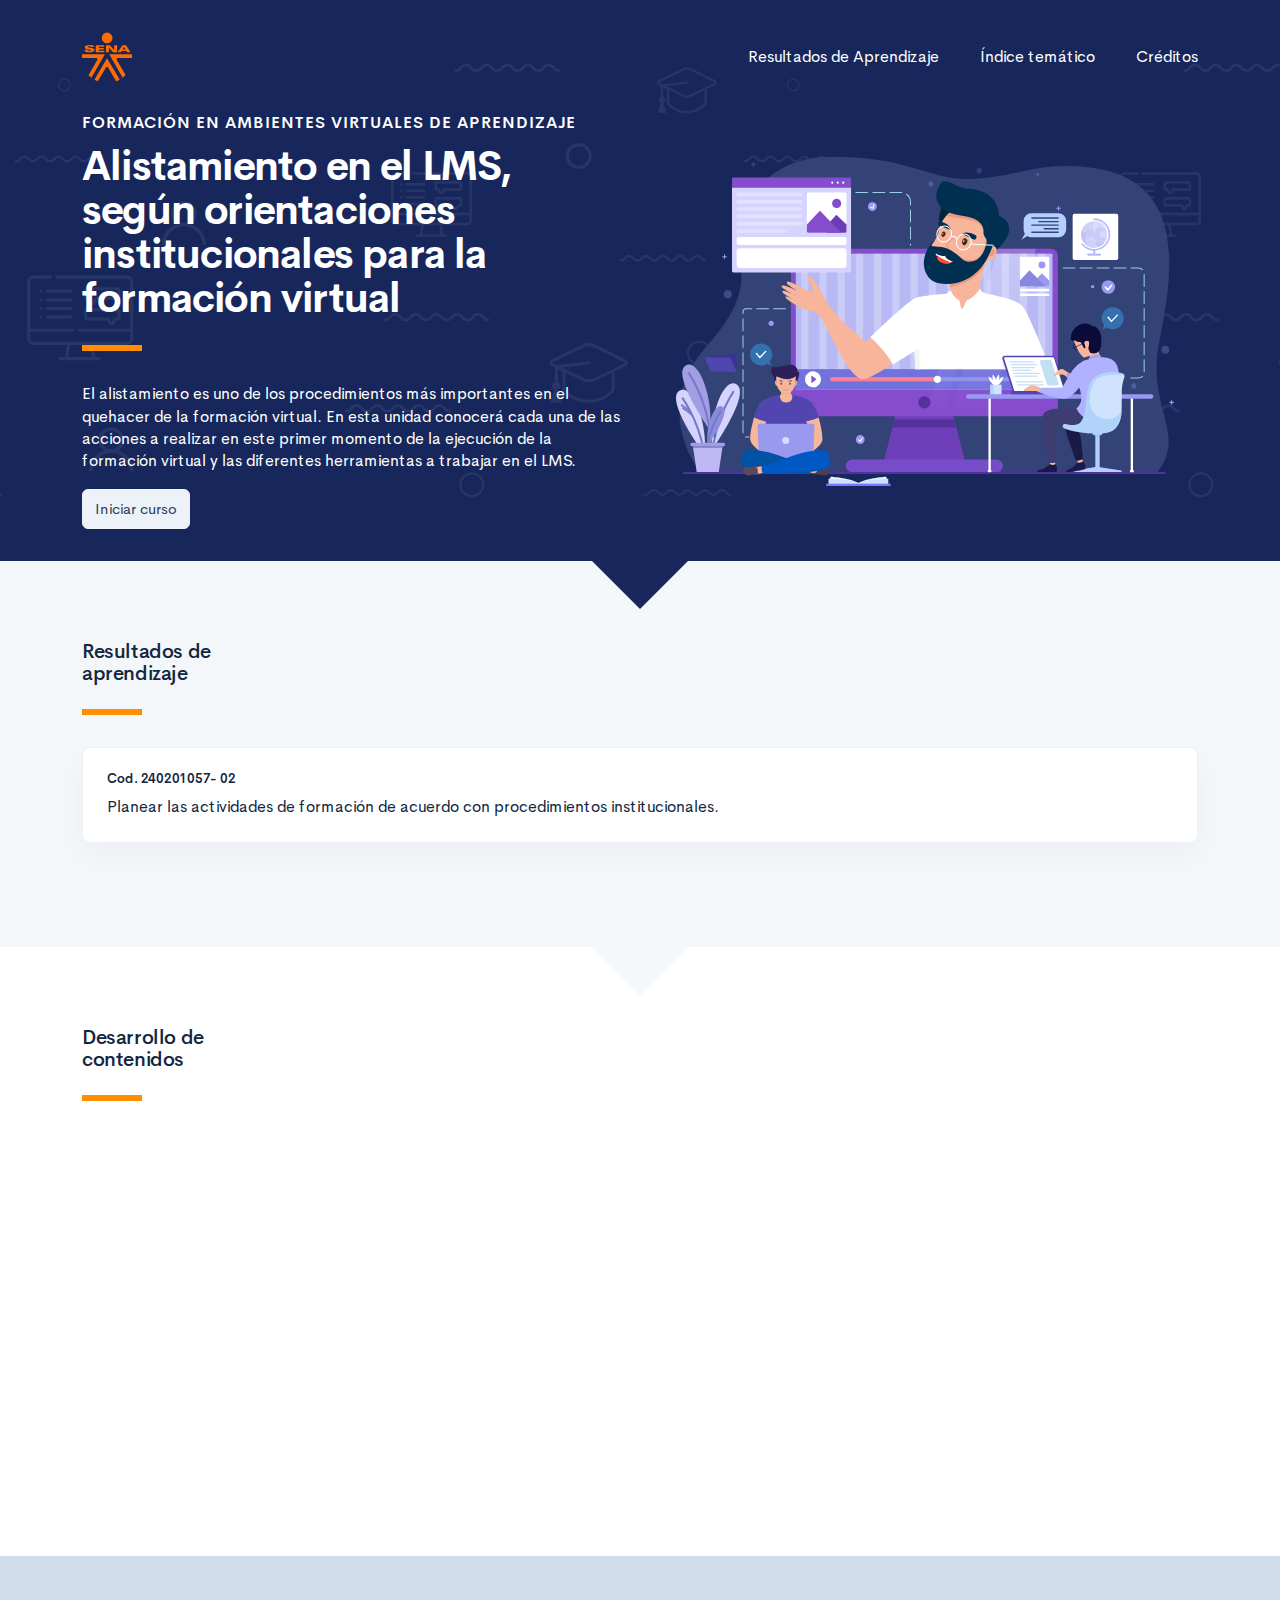
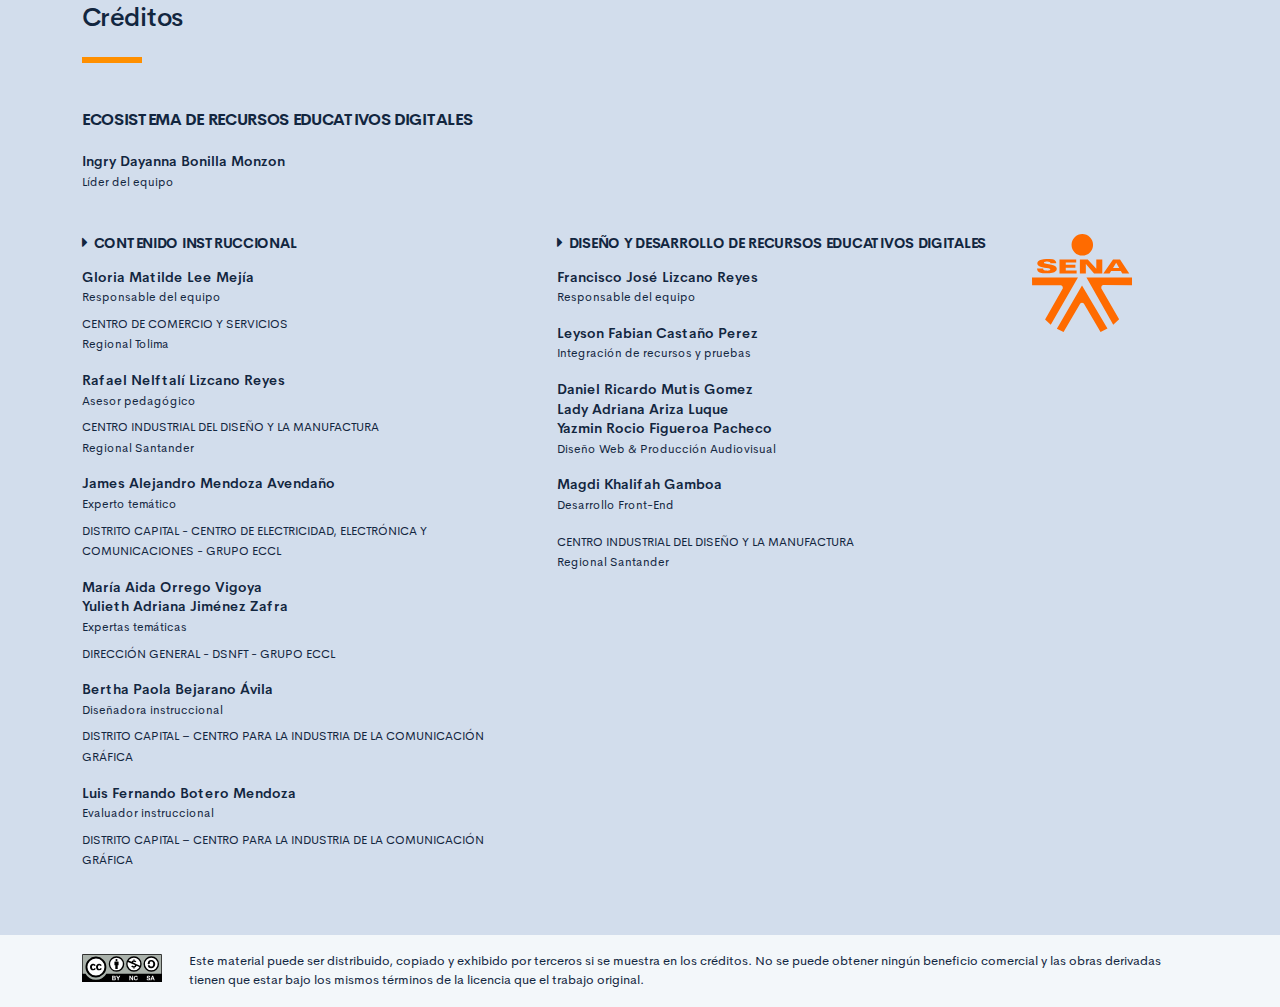
==== public/index.html @ a0f89d0a "CF2_V1" ====
<!DOCTYPE html>
<html lang="es">
    <head>
        <meta charset="UTF-8">
        <meta name="viewport" content="width=device-width, user-scalable=no, initial-scale=1.0, maximum-scale=1.0, minimum-scale=1.0">
        <title>Alistamiento en el LMS, según orientaciones institucionales para la formación virtual.</title>
        <meta meta name="description" content="Equipo de Ecosistema de recursos educativos SENA encargado del desarrollo y rediseño de cursos virtuales de aprendizaje para el SENA.">
        <link rel="icon" type="image/svg+xml" href="assets/images/logos/senaLogo.svg">
        <link rel="stylesheet" href="assets/fonts/feather/feather.css">
        <link rel="stylesheet" href="assets/fonts/fontawesome/css/font-awesome.css">
        <link href="assets/css/fancybox.css" rel="stylesheet">
        <link href="assets/css/animate.css" rel="stylesheet">
        <link rel="stylesheet" href="assets/css/main.css">
    </head>
    <body class="theme-dark page-header-textura" id="page-home">
        <header class="curso-presentacion page-header" id="CursoPresentacion">
            <div class="page-textura">
                <div class="container">
                    <div class="curso-topbar justify-content-center justify-content-md-between"><a class="curso-topbar__logo"><svg xmlns="http://www.w3.org/2000/svg" width="168.273" height="164.177" viewBox="0 0 168.273 164.177">
                                <path id="SENA_LOGO" data-name="SENA LOGO" d="M85.349,1a18.09,18.09,0,1,0,18.09,18.09h0A18.1,18.1,0,0,0,85.349,1ZM25.617,42.983a33.722,33.722,0,0,0-9.386,1.024,11.156,11.156,0,0,0-5.12,2.56A5.346,5.346,0,0,0,10.086,52.2c.683,1.707,2.56,2.9,4.608,3.584,4.437,1.536,9.386,1.877,13.994,2.731a5.1,5.1,0,0,1,2.389,1.024,1.369,1.369,0,0,1-.683,2.048,9.146,9.146,0,0,1-5.291.683A8.354,8.354,0,0,1,20.5,61.244a1.962,1.962,0,0,1-.853-2.389H9.233A7.663,7.663,0,0,0,10.6,63.463a7.59,7.59,0,0,0,4.267,2.389A28.541,28.541,0,0,0,23.4,66.876,52.426,52.426,0,0,0,35,66.023a11.043,11.043,0,0,0,5.8-2.9,5.358,5.358,0,0,0-1.365-8.533,21.267,21.267,0,0,0-5.8-2.048c-3.072-.683-5.973-1.024-9.045-1.536a9.114,9.114,0,0,1-3.072-.853,1.226,1.226,0,0,1,0-2.219,9.369,9.369,0,0,1,4.437-.683,10.554,10.554,0,0,1,4.608.853A1.877,1.877,0,0,1,31.59,49.81h9.9a5.669,5.669,0,0,0-1.195-3.584A8.875,8.875,0,0,0,35.515,43.5c-3.584-.341-6.827-.512-9.9-.512Zm21.333.683V67.217H75.792V62.1H57.531V57.489H73.744V52.54H57.531V48.786H75.109v-5.12Zm47.615,0H81.253V67.217H91.322V51.346l13.824,15.872h13.824V43.666H108.9v15.7Zm42.495,0L120.676,67.217h10.581l2.56-4.267H150.2l2.389,4.267h11.776l-15.53-23.551ZM142.35,49.3l5.12,8.533h-10.41ZM.7,74.044l.171,12.8L49,86.673c2.389.512,3.925,2.048,3.413,5.8l-29.7,51.711,9.557,9.045L78.01,74.044Zm91.646,0L137.4,152.89l9.9-8.874L117.433,92.3c-.512-3.584.853-5.291,3.413-5.8l48.127.171V74.044ZM84.837,87.185,42.512,159.546l11.264,5.461,28.159-47.615a4.283,4.283,0,0,1,2.9-1.195,4.681,4.681,0,0,1,3.072,1.195l28.159,47.786,11.605-5.973Z" transform="translate(-0.7 -1)" fill="#FF6B00" />
                            </svg>
                        </a><a class="curso-topbar__menubar collapsed btn-menu-responsive d-none" data-toggle="collapse" href="#curso-topbar__nav" aria-expanded="false"><span></span><span></span><span></span></a>
                        <nav class="curso-topbar__nav collapse show d-none d-md-block" id="curso-topbar__nav">
                            <ul class="curso-topbar__list">
                                <li class="curso-topbar__item"><a class="curso-topbar__link" href="#ResultadosAprendizaje"><span class="text-white">Resultados de Aprendizaje</span></a></li>
                                <li class="curso-topbar__item"><a class="curso-topbar__link" href="#IndiceTematico"><span class="text-white">Índice temático</span></a></li>
                                <li class="curso-topbar__item"><a class="curso-topbar__link" href="#Creditos"><span class="text-white">Créditos</span></a></li>
                            </ul>
                        </nav>
                    </div>
                    <!--include includes/page-home_header.pug                -->
                    <div class="curso-portada">
                        <div class="row align-items-center">
                            <div class="col-12 col-lg-6">
                                <h3 class="curso-subtitulo" id="curso-titulo-componente">Formación en Ambientes virtuales de aprendizaje </h3>
                                <h1 class="curso-titulo" id="curso-titulo-tema">Alistamiento en el LMS, según orientaciones institucionales para la formación virtual</h1>
                                <div class="brand-line-primary"></div>
                                <p class="curso-descripcion">El alistamiento es uno de los procedimientos más importantes en el quehacer de la formación virtual. En esta unidad conocerá cada una de las acciones a realizar en este primer momento de la ejecución de la formación virtual y las diferentes herramientas a trabajar en el LMS. </p><a class="curso-btn-iniciar btn btn-light" href="main.html"><span>Iniciar curso</span></a>
                            </div>
                            <div class="col-12 col-lg-6 text-center">
                                <div class="d-none d-lg-block"><img class="curso-imagen" src="assets/images/header/header_media.svg" /></div>
                            </div>
                        </div>
                    </div>
                </div>
            </div>
        </header>
        <section class="curso-resultados section bg-base-light" id="ResultadosAprendizaje">
            <div class="container">
                <h2> Resultados de <br>aprendizaje</h2>
                <div class="brand-line-primary"></div>
                <div class="card resultado-item">
                    <div class="card-body">
                        <h5><strong>Cod. 240201057- 02</strong></h5>
                        <p class="mb-0">Planear las actividades de formación de acuerdo con procedimientos institucionales.</p>
                    </div>
                </div>
            </div>
        </section>
        <section class="curso-indice-tematico section" id="IndiceTematico">
            <div class="container">
                <h2>Desarrollo de <br>contenidos</h2>
                <div class="brand-line-primary"></div>
                <div class="row justify-content-center">
                    <div class="col-12 col-sm-10">
                        <div class="card wow flipInX" data-wow-delay=".4s">
                            <div class="card-body">
                                <ul class="list-group list-group-flush list my-n3 nav-temas">
                                    <li class="list-group-item nav-tema-item">
                                        <div class="row align-items-center">
                                            <div class="col-auto">
                                                <div class="avatar avatar-sm"><span class="nav-tema-item__icon avatar-title font-size-lg bg-secondary-soft rounded-circle text-primary font-weight-bold">1</span></div>
                                            </div>
                                            <div class="col ml-n2"><span class="nav-tema-item__titulo"> <a href="main.html#page/gestion_formacion_ambientes/">Gestión de la Formación en Ambientes Virtuales de Aprendizaje - FAVA</a></span></div>
                                            <div class="col-auto"> <a class="btn btn-light nav-tema-item__btn" href="main.html#page/gestion_formacion_ambientes/">Ver más</a></div>
                                        </div>
                                    </li>
                                    <li class="list-group-item nav-tema-item">
                                        <div class="row align-items-center">
                                            <div class="col-auto">
                                                <div class="avatar avatar-sm"><span class="nav-tema-item__icon avatar-title font-size-lg bg-secondary-soft rounded-circle text-primary font-weight-bold">2</span></div>
                                            </div>
                                            <div class="col ml-n2"><span class="nav-tema-item__titulo"> <a href="main.html#page/entorno_lms/">Entorno LMS</a></span></div>
                                            <div class="col-auto"> <a class="btn btn-light nav-tema-item__btn" href="main.html#page/entorno_lms/">Ver más</a></div>
                                        </div>
                                    </li>
                                    <li class="list-group-item nav-tema-item">
                                        <div class="row align-items-center">
                                            <div class="col-auto">
                                                <div class="avatar avatar-sm"><span class="nav-tema-item__icon avatar-title font-size-lg bg-secondary-soft rounded-circle text-primary font-weight-bold">3</span></div>
                                            </div>
                                            <div class="col ml-n2"><span class="nav-tema-item__titulo"> <a href="main.html#page/herramientas_comunicacion/">Herramientas de comunicación sincrónicas y asincrónicas</a></span></div>
                                            <div class="col-auto"> <a class="btn btn-light nav-tema-item__btn" href="main.html#page/herramientas_comunicacion/">Ver más</a></div>
                                        </div>
                                    </li>
                                    <li class="list-group-item nav-tema-item">
                                        <div class="row align-items-center">
                                            <div class="col-auto">
                                                <div class="avatar avatar-sm"><span class="nav-tema-item__icon avatar-title font-size-lg bg-secondary-soft rounded-circle text-primary font-weight-bold">4</span></div>
                                            </div>
                                            <div class="col ml-n2"><span class="nav-tema-item__titulo"> <a href="main.html#page/implementacion_herramientas_lms/">Implementación herramientas en LMS</a></span></div>
                                            <div class="col-auto"> <a class="btn btn-light nav-tema-item__btn" href="main.html#page/implementacion_herramientas_lms/">Ver más</a></div>
                                        </div>
                                    </li>
                                </ul>
                            </div>
                        </div>
                    </div>
                </div>
            </div>
        </section>
        <footer class="footer" id="Creditos">
            <div class="container">
                <h1>Créditos </h1>
                <div class="brand-line-primary"></div>
                <div class="row">
                    <div class="col-12 col-md-5">
                        <h3 class="footer-subtitulo mb-4">ECOSISTEMA DE RECURSOS EDUCATIVOS DIGITALES </h3>
                        <p class="footer-texto mb-2"><strong>Ingry Dayanna Bonilla Monzon </strong><br /> <span class="text-small">Líder del equipo</span></p>
                    </div>
                </div>
                <div class="row mt-5">
                    <div class="col-12 col-md-5">
                        <h4 class="footer-subtitulo-2 mt-0">
                            <div class="fa fa-caret-right mr-2"></div>Contenido Instruccional
                        </h4>
                        <p class="footer-texto mb-2"><strong>Gloria Matilde Lee Mejía </strong><br /> <span class="text-small">Responsable del equipo</span></p>
                        <p class="footer-texto"><span class="text-small text-uppercase">Centro de Comercio y Servicios</span><br /><span class="text-small">Regional Tolima</span></p>
                        <p class="footer-texto mb-2"><strong>Rafael Nelftalí Lizcano Reyes</strong><br /> <span class="text-small">Asesor pedagógico<br /></span></p>
                        <p class="footer-texto"><span class="text-small text-uppercase">CENTRO INDUSTRIAL DEL DISEÑO Y LA MANUFACTURA </span><br /><span class="text-small">Regional Santander </span></p>
                        <p class="footer-texto mb-2"><strong>James Alejandro Mendoza Avendaño</strong><br /><span class="text-small">Experto temático<br /></span></p>
                        <p class="footer-texto"><span class="text-small text-uppercase">Distrito Capital - Centro de Electricidad, Electrónica Y Comunicaciones - Grupo ECCL</span></p>
                        <p class="footer-texto mb-2"><strong>María Aida Orrego Vigoya</strong><br />
                            <strong>Yulieth Adriana Jiménez Zafra</strong><br /> <span class="text-small">Expertas temáticas<br /></span></p>
                        <p class="footer-texto"><span class="text-small text-uppercase">Dirección General - DSNFT - Grupo ECCL</span></p>
                        <p class="footer-texto mb-2"><strong>Bertha Paola Bejarano Ávila</strong><br /> <span class="text-small">Diseñadora instruccional<br /></span></p>
                        <p class="footer-texto"><span class="text-small text-uppercase">Distrito Capital – Centro para La Industria de la Comunicación Gráfica</span></p>
                        <p class="footer-texto mb-2"><strong>Luis Fernando Botero Mendoza</strong><br /> <span class="text-small">Evaluador instruccional<br /></span></p>
                        <p class="footer-texto"><span class="text-small text-uppercase">Distrito Capital – Centro para La Industria de la Comunicación Gráfica</span></p>
                    </div>
                    <div class="col-12 col-md-5">
                        <h4 class="footer-subtitulo-2 mt-0">
                            <div class="fa fa-caret-right mr-2"></div>Diseño y desarrollo de recursos educativos digitales
                        </h4>
                        <p class="footer-texto"><strong>Francisco José Lizcano Reyes </strong><br /> <span class="text-small">Responsable del equipo<br /></span></p>
                        <p class="footer-texto"><strong>Leyson Fabian Castaño Perez</strong><br /> <span class="text-small">Integración de recursos y pruebas<br /></span></p>
                        <p class="footer-texto"> <strong>Daniel Ricardo Mutis Gomez</strong><br />
                            <strong>Lady Adriana Ariza Luque </strong><br />
                            <strong>Yazmin Rocio Figueroa Pacheco</strong><br /><span class="text-small">Diseño Web & Producción Audiovisual<br /></span></p>
                        <p class="footer-texto"><strong>Magdi Khalifah Gamboa</strong><br /> <span class="text-small">Desarrollo Front-End<br /></span></p>
                        <p class="footer-texto"><span class="text-small text-uppercase">CENTRO INDUSTRIAL DEL DISEÑO Y LA MANUFACTURA </span><br /><span class="text-small">Regional Santander </span></p>
                    </div>
                    <div class="col-12 col-md-2">
                        <div class="d-flex flex-column justify-content-center"><img src="assets/images/logos/senaLogo.svg" style="max-width:100px" /></div>
                    </div>
                </div>
            </div>
        </footer>
        <section id="cc">
            <div class="container">
                <div class="d-flex flex-column flex-sm-row"><span class="pr-3"><i class="icon cc"></i></span><span>Este material puede ser distribuido, copiado y exhibido por terceros si se muestra en los créditos. No se puede obtener ningún beneficio comercial y las obras derivadas tienen que estar bajo los mismos términos de la licencia que el trabajo original.</span></div>
            </div>
        </section>
        <script src="assets/js/vendor.js"></script>
        <script src="assets/js/global.js"> </script>
        <script src="assets/js/pages.js"></script>
    </body>
</html>
---- public/assets/fonts/feather/feather.css ----
@font-face {
  font-family: 'Feather';
  src:
    url('fonts/Feather.ttf?sdxovp') format('truetype'),
    url('fonts/Feather.woff?sdxovp') format('woff'),
    url('fonts/Feather.svg?sdxovp#Feather') format('svg');
  font-weight: normal;
  font-style: normal;
}

.fe {
  /* use !important to prevent issues with browser extensions that change fonts */
  font-family: 'Feather' !important;
  speak: none;
  font-style: normal;
  font-weight: normal;
  font-variant: normal;
  text-transform: none;
  line-height: 1;

  /* Better Font Rendering =========== */
  -webkit-font-smoothing: antialiased;
  -moz-osx-font-smoothing: grayscale;
}

.fe-activity:before {
  content: "\e900";
}
.fe-airplay:before {
  content: "\e901";
}
.fe-alert-circle:before {
  content: "\e902";
}
.fe-alert-octagon:before {
  content: "\e903";
}
.fe-alert-triangle:before {
  content: "\e904";
}
.fe-align-center:before {
  content: "\e905";
}
.fe-align-justify:before {
  content: "\e906";
}
.fe-align-left:before {
  content: "\e907";
}
.fe-align-right:before {
  content: "\e908";
}
.fe-anchor:before {
  content: "\e909";
}
.fe-aperture:before {
  content: "\e90a";
}
.fe-archive:before {
  content: "\e90b";
}
.fe-arrow-down:before {
  content: "\e90c";
}
.fe-arrow-down-circle:before {
  content: "\e90d";
}
.fe-arrow-down-left:before {
  content: "\e90e";
}
.fe-arrow-down-right:before {
  content: "\e90f";
}
.fe-arrow-left:before {
  content: "\e910";
}
.fe-arrow-left-circle:before {
  content: "\e911";
}
.fe-arrow-right:before {
  content: "\e912";
}
.fe-arrow-right-circle:before {
  content: "\e913";
}
.fe-arrow-up:before {
  content: "\e914";
}
.fe-arrow-up-circle:before {
  content: "\e915";
}
.fe-arrow-up-left:before {
  content: "\e916";
}
.fe-arrow-up-right:before {
  content: "\e917";
}
.fe-at-sign:before {
  content: "\e918";
}
.fe-award:before {
  content: "\e919";
}
.fe-bar-chart:before {
  content: "\e91a";
}
.fe-bar-chart-2:before {
  content: "\e91b";
}
.fe-battery:before {
  content: "\e91c";
}
.fe-battery-charging:before {
  content: "\e91d";
}
.fe-bell:before {
  content: "\e91e";
}
.fe-bell-off:before {
  content: "\e91f";
}
.fe-bluetooth:before {
  content: "\e920";
}
.fe-bold:before {
  content: "\e921";
}
.fe-book:before {
  content: "\e922";
}
.fe-book-open:before {
  content: "\e923";
}
.fe-bookmark:before {
  content: "\e924";
}
.fe-box:before {
  content: "\e925";
}
.fe-briefcase:before {
  content: "\e926";
}
.fe-calendar:before {
  content: "\e927";
}
.fe-camera:before {
  content: "\e928";
}
.fe-camera-off:before {
  content: "\e929";
}
.fe-cast:before {
  content: "\e92a";
}
.fe-check:before {
  content: "\e92b";
}
.fe-check-circle:before {
  content: "\e92c";
}
.fe-check-square:before {
  content: "\e92d";
}
.fe-chevron-down:before {
  content: "\e92e";
}
.fe-chevron-left:before {
  content: "\e92f";
}
.fe-chevron-right:before {
  content: "\e930";
}
.fe-chevron-up:before {
  content: "\e931";
}
.fe-chevrons-down:before {
  content: "\e932";
}
.fe-chevrons-left:before {
  content: "\e933";
}
.fe-chevrons-right:before {
  content: "\e934";
}
.fe-chevrons-up:before {
  content: "\e935";
}
.fe-chrome:before {
  content: "\e936";
}
.fe-circle:before {
  content: "\e937";
}
.fe-clipboard:before {
  content: "\e938";
}
.fe-clock:before {
  content: "\e939";
}
.fe-cloud:before {
  content: "\e93a";
}
.fe-cloud-drizzle:before {
  content: "\e93b";
}
.fe-cloud-lightning:before {
  content: "\e93c";
}
.fe-cloud-off:before {
  content: "\e93d";
}
.fe-cloud-rain:before {
  content: "\e93e";
}
.fe-cloud-snow:before {
  content: "\e93f";
}
.fe-code:before {
  content: "\e940";
}
.fe-codepen:before {
  content: "\e941";
}
.fe-command:before {
  content: "\e942";
}
.fe-compass:before {
  content: "\e943";
}
.fe-copy:before {
  content: "\e944";
}
.fe-corner-down-left:before {
  content: "\e945";
}
.fe-corner-down-right:before {
  content: "\e946";
}
.fe-corner-left-down:before {
  content: "\e947";
}
.fe-corner-left-up:before {
  content: "\e948";
}
.fe-corner-right-down:before {
  content: "\e949";
}
.fe-corner-right-up:before {
  content: "\e94a";
}
.fe-corner-up-left:before {
  content: "\e94b";
}
.fe-corner-up-right:before {
  content: "\e94c";
}
.fe-cpu:before {
  content: "\e94d";
}
.fe-credit-card:before {
  content: "\e94e";
}
.fe-crop:before {
  content: "\e94f";
}
.fe-crosshair:before {
  content: "\e950";
}
.fe-database:before {
  content: "\e951";
}
.fe-delete:before {
  content: "\e952";
}
.fe-disc:before {
  content: "\e953";
}
.fe-dollar-sign:before {
  content: "\e954";
}
.fe-download:before {
  content: "\e955";
}
.fe-download-cloud:before {
  content: "\e956";
}
.fe-droplet:before {
  content: "\e957";
}
.fe-edit:before {
  content: "\e958";
}
.fe-edit-2:before {
  content: "\e959";
}
.fe-edit-3:before {
  content: "\e95a";
}
.fe-external-link:before {
  content: "\e95b";
}
.fe-eye:before {
  content: "\e95c";
}
.fe-eye-off:before {
  content: "\e95d";
}
.fe-facebook:before {
  content: "\e95e";
}
.fe-fast-forward:before {
  content: "\e95f";
}
.fe-feather:before {
  content: "\e960";
}
.fe-file:before {
  content: "\e961";
}
.fe-file-minus:before {
  content: "\e962";
}
.fe-file-plus:before {
  content: "\e963";
}
.fe-file-text:before {
  content: "\e964";
}
.fe-film:before {
  content: "\e965";
}
.fe-filter:before {
  content: "\e966";
}
.fe-flag:before {
  content: "\e967";
}
.fe-folder:before {
  content: "\e968";
}
.fe-folder-minus:before {
  content: "\e969";
}
.fe-folder-plus:before {
  content: "\e96a";
}
.fe-gift:before {
  content: "\e96b";
}
.fe-git-branch:before {
  content: "\e96c";
}
.fe-git-commit:before {
  content: "\e96d";
}
.fe-git-merge:before {
  content: "\e96e";
}
.fe-git-pull-request:before {
  content: "\e96f";
}
.fe-github:before {
  content: "\e970";
}
.fe-gitlab:before {
  content: "\e971";
}
.fe-globe:before {
  content: "\e972";
}
.fe-grid:before {
  content: "\e973";
}
.fe-hard-drive:before {
  content: "\e974";
}
.fe-hash:before {
  content: "\e975";
}
.fe-headphones:before {
  content: "\e976";
}
.fe-heart:before {
  content: "\e977";
}
.fe-help-circle:before {
  content: "\e978";
}
.fe-home:before {
  content: "\e979";
}
.fe-image:before {
  content: "\e97a";
}
.fe-inbox:before {
  content: "\e97b";
}
.fe-info:before {
  content: "\e97c";
}
.fe-instagram:before {
  content: "\e97d";
}
.fe-italic:before {
  content: "\e97e";
}
.fe-layers:before {
  content: "\e97f";
}
.fe-layout:before {
  content: "\e980";
}
.fe-life-buoy:before {
  content: "\e981";
}
.fe-link:before {
  content: "\e982";
}
.fe-link-2:before {
  content: "\e983";
}
.fe-linkedin:before {
  content: "\e984";
}
.fe-list:before {
  content: "\e985";
}
.fe-loader:before {
  content: "\e986";
}
.fe-lock:before {
  content: "\e987";
}
.fe-log-in:before {
  content: "\e988";
}
.fe-log-out:before {
  content: "\e989";
}
.fe-mail:before {
  content: "\e98a";
}
.fe-map:before {
  content: "\e98b";
}
.fe-map-pin:before {
  content: "\e98c";
}
.fe-maximize:before {
  content: "\e98d";
}
.fe-maximize-2:before {
  content: "\e98e";
}
.fe-menu:before {
  content: "\e98f";
}
.fe-message-circle:before {
  content: "\e990";
}
.fe-message-square:before {
  content: "\e991";
}
.fe-mic:before {
  content: "\e992";
}
.fe-mic-off:before {
  content: "\e993";
}
.fe-minimize:before {
  content: "\e994";
}
.fe-minimize-2:before {
  content: "\e995";
}
.fe-minus:before {
  content: "\e996";
}
.fe-minus-circle:before {
  content: "\e997";
}
.fe-minus-square:before {
  content: "\e998";
}
.fe-monitor:before {
  content: "\e999";
}
.fe-moon:before {
  content: "\e99a";
}
.fe-more-horizontal:before {
  content: "\e99b";
}
.fe-more-vertical:before {
  content: "\e99c";
}
.fe-move:before {
  content: "\e99d";
}
.fe-music:before {
  content: "\e99e";
}
.fe-navigation:before {
  content: "\e99f";
}
.fe-navigation-2:before {
  content: "\e9a0";
}
.fe-octagon:before {
  content: "\e9a1";
}
.fe-package:before {
  content: "\e9a2";
}
.fe-paperclip:before {
  content: "\e9a3";
}
.fe-pause:before {
  content: "\e9a4";
}
.fe-pause-circle:before {
  content: "\e9a5";
}
.fe-percent:before {
  content: "\e9a6";
}
.fe-phone:before {
  content: "\e9a7";
}
.fe-phone-call:before {
  content: "\e9a8";
}
.fe-phone-forwarded:before {
  content: "\e9a9";
}
.fe-phone-incoming:before {
  content: "\e9aa";
}
.fe-phone-missed:before {
  content: "\e9ab";
}
.fe-phone-off:before {
  content: "\e9ac";
}
.fe-phone-outgoing:before {
  content: "\e9ad";
}
.fe-pie-chart:before {
  content: "\e9ae";
}
.fe-play:before {
  content: "\e9af";
}
.fe-play-circle:before {
  content: "\e9b0";
}
.fe-plus:before {
  content: "\e9b1";
}
.fe-plus-circle:before {
  content: "\e9b2";
}
.fe-plus-square:before {
  content: "\e9b3";
}
.fe-pocket:before {
  content: "\e9b4";
}
.fe-power:before {
  content: "\e9b5";
}
.fe-printer:before {
  content: "\e9b6";
}
.fe-radio:before {
  content: "\e9b7";
}
.fe-refresh-ccw:before {
  content: "\e9b8";
}
.fe-refresh-cw:before {
  content: "\e9b9";
}
.fe-repeat:before {
  content: "\e9ba";
}
.fe-rewind:before {
  content: "\e9bb";
}
.fe-rotate-ccw:before {
  content: "\e9bc";
}
.fe-rotate-cw:before {
  content: "\e9bd";
}
.fe-rss:before {
  content: "\e9be";
}
.fe-save:before {
  content: "\e9bf";
}
.fe-scissors:before {
  content: "\e9c0";
}
.fe-search:before {
  content: "\e9c1";
}
.fe-send:before {
  content: "\e9c2";
}
.fe-server:before {
  content: "\e9c3";
}
.fe-settings:before {
  content: "\e9c4";
}
.fe-share:before {
  content: "\e9c5";
}
.fe-share-2:before {
  content: "\e9c6";
}
.fe-shield:before {
  content: "\e9c7";
}
.fe-shield-off:before {
  content: "\e9c8";
}
.fe-shopping-bag:before {
  content: "\e9c9";
}
.fe-shopping-cart:before {
  content: "\e9ca";
}
.fe-shuffle:before {
  content: "\e9cb";
}
.fe-sidebar:before {
  content: "\e9cc";
}
.fe-skip-back:before {
  content: "\e9cd";
}
.fe-skip-forward:before {
  content: "\e9ce";
}
.fe-slack:before {
  content: "\e9cf";
}
.fe-slash:before {
  content: "\e9d0";
}
.fe-sliders:before {
  content: "\e9d1";
}
.fe-smartphone:before {
  content: "\e9d2";
}
.fe-speaker:before {
  content: "\e9d3";
}
.fe-square:before {
  content: "\e9d4";
}
.fe-star:before {
  content: "\e9d5";
}
.fe-stop-circle:before {
  content: "\e9d6";
}
.fe-sun:before {
  content: "\e9d7";
}
.fe-sunrise:before {
  content: "\e9d8";
}
.fe-sunset:before {
  content: "\e9d9";
}
.fe-tablet:before {
  content: "\e9da";
}
.fe-tag:before {
  content: "\e9db";
}
.fe-target:before {
  content: "\e9dc";
}
.fe-terminal:before {
  content: "\e9dd";
}
.fe-thermometer:before {
  content: "\e9de";
}
.fe-thumbs-down:before {
  content: "\e9df";
}
.fe-thumbs-up:before {
  content: "\e9e0";
}
.fe-toggle-left:before {
  content: "\e9e1";
}
.fe-toggle-right:before {
  content: "\e9e2";
}
.fe-trash:before {
  content: "\e9e3";
}
.fe-trash-2:before {
  content: "\e9e4";
}
.fe-trending-down:before {
  content: "\e9e5";
}
.fe-trending-up:before {
  content: "\e9e6";
}
.fe-triangle:before {
  content: "\e9e7";
}
.fe-truck:before {
  content: "\e9e8";
}
.fe-tv:before {
  content: "\e9e9";
}
.fe-twitter:before {
  content: "\e9ea";
}
.fe-type:before {
  content: "\e9eb";
}
.fe-umbrella:before {
  content: "\e9ec";
}
.fe-underline:before {
  content: "\e9ed";
}
.fe-unlock:before {
  content: "\e9ee";
}
.fe-upload:before {
  content: "\e9ef";
}
.fe-upload-cloud:before {
  content: "\e9f0";
}
.fe-user:before {
  content: "\e9f1";
}
.fe-user-check:before {
  content: "\e9f2";
}
.fe-user-minus:before {
  content: "\e9f3";
}
.fe-user-plus:before {
  content: "\e9f4";
}
.fe-user-x:before {
  content: "\e9f5";
}
.fe-users:before {
  content: "\e9f6";
}
.fe-video:before {
  content: "\e9f7";
}
.fe-video-off:before {
  content: "\e9f8";
}
.fe-voicemail:before {
  content: "\e9f9";
}
.fe-volume:before {
  content: "\e9fa";
}
.fe-volume-1:before {
  content: "\e9fb";
}
.fe-volume-2:before {
  content: "\e9fc";
}
.fe-volume-x:before {
  content: "\e9fd";
}
.fe-watch:before {
  content: "\e9fe";
}
.fe-wifi:before {
  content: "\e9ff";
}
.fe-wifi-off:before {
  content: "\ea00";
}
.fe-wind:before {
  content: "\ea01";
}
.fe-x:before {
  content: "\ea02";
}
.fe-x-circle:before {
  content: "\ea03";
}
.fe-x-square:before {
  content: "\ea04";
}
.fe-youtube:before {
  content: "\ea05";
}
.fe-zap:before {
  content: "\ea06";
}
.fe-zap-off:before {
  content: "\ea07";
}
.fe-zoom-in:before {
  content: "\ea08";
}
.fe-zoom-out:before {
  content: "\ea09";
}
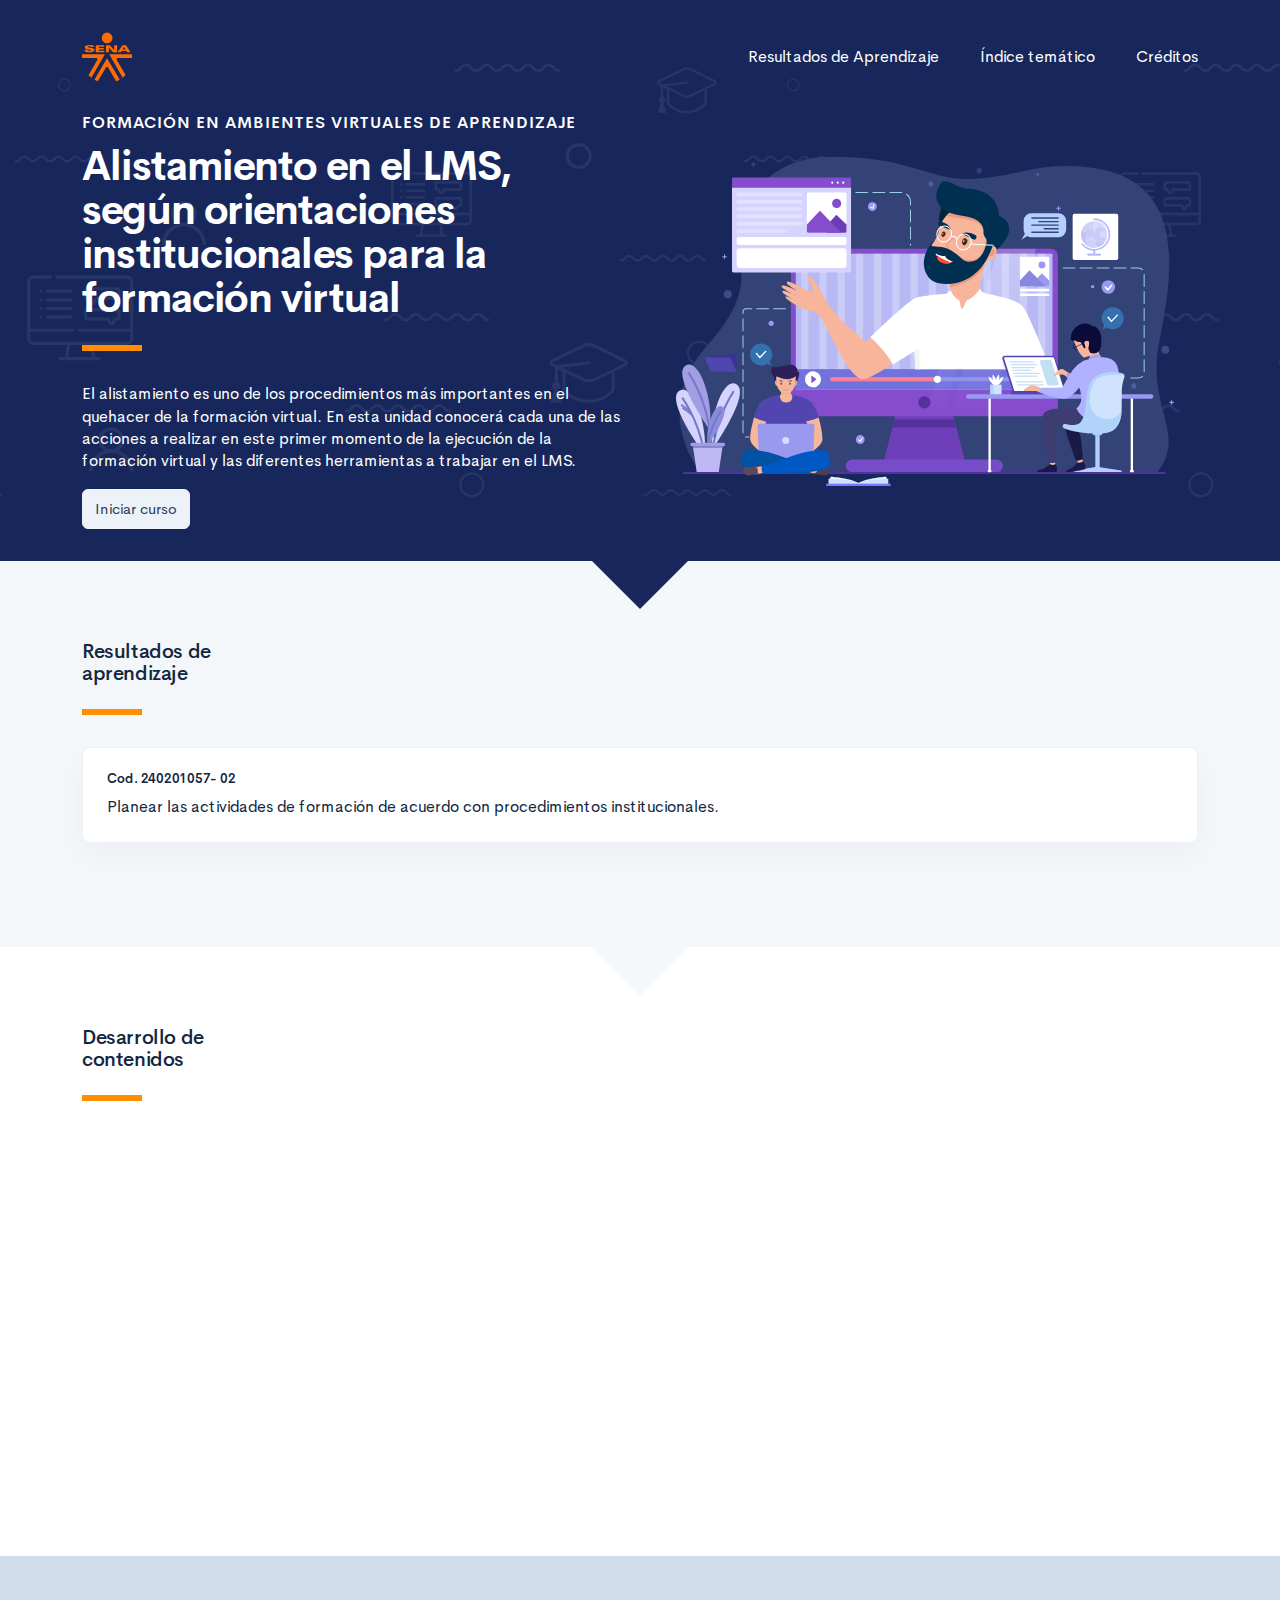
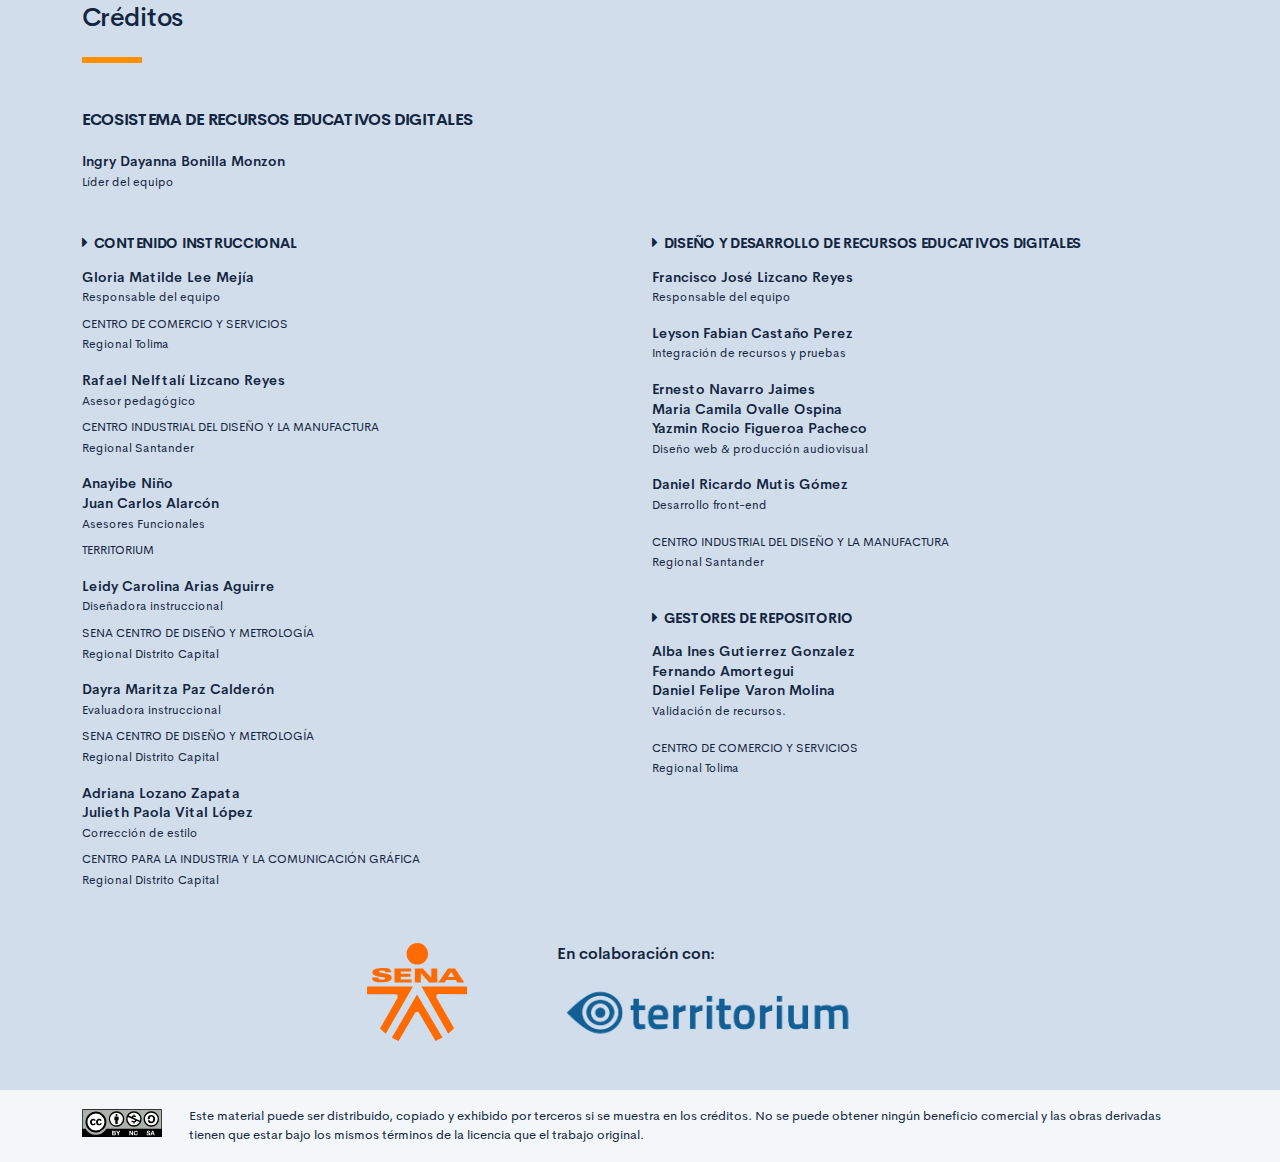
==== commit cd8188d7: "creditos y descargable" ====
--- a/public/index.html
+++ b/public/index.html
@@ -120,7 +120,7 @@
                     </div>
                 </div>
                 <div class="row mt-5">
-                    <div class="col-12 col-md-5">
+                    <div class="col-12 col-md-6">
                         <h4 class="footer-subtitulo-2 mt-0">
                             <div class="fa fa-caret-right mr-2"></div>Contenido Instruccional
                         </h4>
@@ -128,30 +128,41 @@
                         <p class="footer-texto"><span class="text-small text-uppercase">Centro de Comercio y Servicios</span><br /><span class="text-small">Regional Tolima</span></p>
                         <p class="footer-texto mb-2"><strong>Rafael Nelftalí Lizcano Reyes</strong><br /> <span class="text-small">Asesor pedagógico<br /></span></p>
                         <p class="footer-texto"><span class="text-small text-uppercase">CENTRO INDUSTRIAL DEL DISEÑO Y LA MANUFACTURA </span><br /><span class="text-small">Regional Santander </span></p>
-                        <p class="footer-texto mb-2"><strong>James Alejandro Mendoza Avendaño</strong><br /><span class="text-small">Experto temático<br /></span></p>
-                        <p class="footer-texto"><span class="text-small text-uppercase">Distrito Capital - Centro de Electricidad, Electrónica Y Comunicaciones - Grupo ECCL</span></p>
-                        <p class="footer-texto mb-2"><strong>María Aida Orrego Vigoya</strong><br />
-                            <strong>Yulieth Adriana Jiménez Zafra</strong><br /> <span class="text-small">Expertas temáticas<br /></span></p>
-                        <p class="footer-texto"><span class="text-small text-uppercase">Dirección General - DSNFT - Grupo ECCL</span></p>
-                        <p class="footer-texto mb-2"><strong>Bertha Paola Bejarano Ávila</strong><br /> <span class="text-small">Diseñadora instruccional<br /></span></p>
-                        <p class="footer-texto"><span class="text-small text-uppercase">Distrito Capital – Centro para La Industria de la Comunicación Gráfica</span></p>
-                        <p class="footer-texto mb-2"><strong>Luis Fernando Botero Mendoza</strong><br /> <span class="text-small">Evaluador instruccional<br /></span></p>
-                        <p class="footer-texto"><span class="text-small text-uppercase">Distrito Capital – Centro para La Industria de la Comunicación Gráfica</span></p>
+                        <p class="footer-texto mb-2"><strong>Anayibe Niño</strong><br />
+                            <strong>Juan Carlos Alarcón</strong><br /><span class="text-small">Asesores Funcionales <br /></span></p>
+                        <p class="footer-texto"><span class="text-small text-uppercase">Territorium</span></p>
+                        <p class="footer-texto mb-2"><strong>Leidy Carolina Arias Aguirre</strong><br /> <span class="text-small">Diseñadora instruccional<br /></span></p>
+                        <p class="footer-texto"><span class="text-small text-uppercase">SENA Centro de Diseño y Metrología</span><br /><span class="text-small">Regional Distrito Capital</span></p>
+                        <p class="footer-texto mb-2"><strong>Dayra Maritza Paz Calderón</strong><br /> <span class="text-small">Evaluadora instruccional<br /></span></p>
+                        <p class="footer-texto"><span class="text-small text-uppercase">SENA Centro de Diseño y Metrología</span><br /><span class="text-small">Regional Distrito Capital</span></p>
+                        <p class="footer-texto mb-2"><strong>Adriana Lozano Zapata</strong><br />
+                            <strong>Julieth Paola Vital López</strong><br /> <span class="text-small">Corrección de estilo<br /></span></p>
+                        <p class="footer-texto"><span class="text-small text-uppercase">Centro para la Industria y la Comunicación Gráfica </span><br /><span class="text-small">Regional Distrito Capital </span></p>
                     </div>
-                    <div class="col-12 col-md-5">
+                    <div class="col-12 col-md-6">
                         <h4 class="footer-subtitulo-2 mt-0">
                             <div class="fa fa-caret-right mr-2"></div>Diseño y desarrollo de recursos educativos digitales
                         </h4>
                         <p class="footer-texto"><strong>Francisco José Lizcano Reyes </strong><br /> <span class="text-small">Responsable del equipo<br /></span></p>
                         <p class="footer-texto"><strong>Leyson Fabian Castaño Perez</strong><br /> <span class="text-small">Integración de recursos y pruebas<br /></span></p>
-                        <p class="footer-texto"> <strong>Daniel Ricardo Mutis Gomez</strong><br />
-                            <strong>Lady Adriana Ariza Luque </strong><br />
-                            <strong>Yazmin Rocio Figueroa Pacheco</strong><br /><span class="text-small">Diseño Web & Producción Audiovisual<br /></span></p>
-                        <p class="footer-texto"><strong>Magdi Khalifah Gamboa</strong><br /> <span class="text-small">Desarrollo Front-End<br /></span></p>
-                        <p class="footer-texto"><span class="text-small text-uppercase">CENTRO INDUSTRIAL DEL DISEÑO Y LA MANUFACTURA </span><br /><span class="text-small">Regional Santander </span></p>
+                        <p class="footer-texto"> <strong>Ernesto Navarro Jaimes</strong><br />
+                            <strong>Maria Camila Ovalle Ospina </strong><br />
+                            <strong>Yazmin Rocio Figueroa Pacheco</strong><br /><span class="text-small">Diseño web & producción audiovisual<br /></span></p>
+                        <p class="footer-texto"><strong>Daniel Ricardo Mutis Gómez</strong><br /> <span class="text-small">Desarrollo front-end<br /></span></p>
+                        <p class="footer-texto"><span class="text-small text-uppercase">CENTRO INDUSTRIAL DEL DISEÑO Y LA MANUFACTURA </span><br /><span class="text-small">Regional Santander</span></p>
+                        <h4 class="footer-subtitulo-2 mt-5">
+                            <div class="fa fa-caret-right mr-2"></div>Gestores de repositorio
+                        </h4>
+                        <p class="footer-texto"><strong>Alba Ines Gutierrez Gonzalez </strong><br />
+                            <strong>Fernando Amortegui </strong><br />
+                            <strong>Daniel Felipe Varon Molina </strong><br /> <span class="text-small">Validación de recursos.<br /></span></p>
+                        <p class="footer-texto"><span class="text-small text-uppercase">Centro de comercio y servicios </span><br /><span class="text-small">Regional Tolima</span></p>
                     </div>
-                    <div class="col-12 col-md-2">
-                        <div class="d-flex flex-column justify-content-center"><img src="assets/images/logos/senaLogo.svg" style="max-width:100px" /></div>
+                </div>
+                <div class="row justify-content-center align-items-center">
+                    <div class="col-2 col-sm-2 col-md-2 col-lg-2 mt-5"><img src="assets/images/logos/senaLogo.svg" style="max-width:100px" /></div>
+                    <div class="col-12 col-sm-12 mt-5 col-md-4">
+                        <p><strong>En colaboración con:</strong> </p><img src="assets/images/logos/logo-territorium.png" style="max-width:300px" />
                     </div>
                 </div>
             </div>
--- a/public/assets/css/main.css
+++ b/public/assets/css/main.css
@@ -3,6 +3,6 @@
  * Copyright 2011-2019 The Bootstrap Authors
  * Copyright 2011-2019 Twitter, Inc.
  * Licensed under MIT (https://github.com/twbs/bootstrap/blob/master/LICENSE)
- */:root{--blue: #2C7BE5;--indigo: #727cf5;--purple: #6b5eae;--pink: #ff679b;--red: #E63757;--orange: #fd7e14;--yellow: #F6C343;--green: #00D97E;--teal: #02a8b5;--cyan: #39afd1;--white: #fff;--gray: #95AAC9;--gray-dark: #3B506C;--primary: #12263F;--secondary: #6E84A3;--success: #00A99A;--info: #39afd1;--warning: #ff8f00;--danger: #E63757;--light: #EDF2F9;--dark: #000;--white: #fff;--breakpoint-xs: 0;--breakpoint-sm: 576px;--breakpoint-md: 768px;--breakpoint-lg: 992px;--breakpoint-xl: 1200px;--font-family-sans-serif: "Cerebri Sans", sans-serif;--font-family-monospace: "Courier New", monospace}*,*::before,*::after{box-sizing:border-box}html{font-family:sans-serif;line-height:1.15;-webkit-text-size-adjust:100%;-webkit-tap-highlight-color:rgba(0,0,0,0)}article,aside,figcaption,figure,footer,header,hgroup,main,nav,section{display:block}body{margin:0;font-family:"Cerebri Sans",sans-serif;font-size:.9375rem;font-weight:400;line-height:1.5;color:#12263F;text-align:left;background-color:#F3F7FA}[tabindex="-1"]:focus:not(:focus-visible){outline:0 !important}hr{box-sizing:content-box;height:0;overflow:visible}h1,h2,h3,h4,h5,h6{margin-top:0;margin-bottom:1.125rem}p{margin-top:0;margin-bottom:1rem}abbr[title],abbr[data-original-title]{text-decoration:underline;text-decoration:underline dotted;cursor:help;border-bottom:0;text-decoration-skip-ink:none}address{margin-bottom:1rem;font-style:normal;line-height:inherit}ol,ul,dl{margin-top:0;margin-bottom:1rem}ol ol,ul ul,ol ul,ul ol{margin-bottom:0}dt{font-weight:600}dd{margin-bottom:.5rem;margin-left:0}blockquote{margin:0 0 1rem}b,strong{font-weight:bolder}small{font-size:80%}sub,sup{position:relative;font-size:75%;line-height:0;vertical-align:baseline}sub{bottom:-.25em}sup{top:-.5em}a{color:#2C7BE5;text-decoration:none;background-color:transparent}a:hover{color:#104082;text-decoration:none}a:not([href]){color:inherit;text-decoration:none}a:not([href]):hover{color:inherit;text-decoration:none}pre,code,kbd,samp{font-family:"Courier New",monospace;font-size:1em}pre{margin-top:0;margin-bottom:1rem;overflow:auto}figure{margin:0 0 1rem}img{vertical-align:middle;border-style:none}svg{overflow:hidden;vertical-align:middle}table{border-collapse:collapse}caption{padding-top:1rem;padding-bottom:1rem;color:#95AAC9;text-align:left;caption-side:bottom}th{text-align:inherit}label{display:inline-block;margin-bottom:.5rem}button{border-radius:0}button:focus{outline:1px dotted;outline:5px auto -webkit-focus-ring-color}input,button,select,optgroup,textarea{margin:0;font-family:inherit;font-size:inherit;line-height:inherit}button,input{overflow:visible}button,select{text-transform:none}select{word-wrap:normal}button,[type="button"],[type="reset"],[type="submit"]{-webkit-appearance:button}button:not(:disabled),[type="button"]:not(:disabled),[type="reset"]:not(:disabled),[type="submit"]:not(:disabled){cursor:pointer}button::-moz-focus-inner,[type="button"]::-moz-focus-inner,[type="reset"]::-moz-focus-inner,[type="submit"]::-moz-focus-inner{padding:0;border-style:none}input[type="radio"],input[type="checkbox"]{box-sizing:border-box;padding:0}input[type="date"],input[type="time"],input[type="datetime-local"],input[type="month"]{-webkit-appearance:listbox}textarea{overflow:auto;resize:vertical}fieldset{min-width:0;padding:0;margin:0;border:0}legend{display:block;width:100%;max-width:100%;padding:0;margin-bottom:.5rem;font-size:1.5rem;line-height:inherit;color:inherit;white-space:normal}progress{vertical-align:baseline}[type="number"]::-webkit-inner-spin-button,[type="number"]::-webkit-outer-spin-button{height:auto}[type="search"]{outline-offset:-2px;-webkit-appearance:none}[type="search"]::-webkit-search-decoration{-webkit-appearance:none}::-webkit-file-upload-button{font:inherit;-webkit-appearance:button}output{display:inline-block}summary{display:list-item;cursor:pointer}template{display:none}[hidden]{display:none !important}h1,h2,h3,h4,h5,h6,.h1,.h2,.h3,.h4,.h5,.h6{margin-bottom:1.125rem;font-weight:500;line-height:1.1}h1,.h1{font-size:1.625rem}h2,.h2{font-size:1.25rem}h3,.h3{font-size:1.0625rem}h4,.h4{font-size:.9375rem}h5,.h5{font-size:.8125rem}h6,.h6{font-size:.625rem}.lead{font-size:1.17188rem;font-weight:300}.display-1{font-size:4rem;font-weight:600;line-height:1.1}.display-2{font-size:3.25rem;font-weight:600;line-height:1.1}.display-3{font-size:2.625rem;font-weight:600;line-height:1.1}.display-4{font-size:2rem;font-weight:600;line-height:1.1}hr{margin-top:1rem;margin-bottom:1rem;border:0;border-top:1px solid #E3EBF6}small,.small{font-size:.8125rem;font-weight:400}mark,.mark{padding:.2em;background-color:#fcf8e3}.list-unstyled{padding-left:0;list-style:none}.list-inline{padding-left:0;list-style:none}.list-inline-item{display:inline-block}.list-inline-item:not(:last-child){margin-right:6px}.initialism{font-size:90%;text-transform:uppercase}.blockquote{margin-bottom:1.5rem;font-size:1.17188rem}.blockquote-footer{display:block;font-size:.8125rem;color:#95AAC9}.blockquote-footer::before{content:"\2014\00A0"}.img-fluid{max-width:100%;height:auto}.img-thumbnail{padding:.25rem;background-color:#F3F7FA;border:1px solid #E3EBF6;border-radius:.375rem;max-width:100%;height:auto}.figure{display:inline-block}.figure-img{margin-bottom:.75rem;line-height:1}.figure-caption{font-size:.8125rem;color:#95AAC9}code{font-size:87.5%;color:#2C7BE5;word-wrap:break-word}a>code{color:inherit}kbd{padding:.2rem .4rem;font-size:87.5%;color:#fff;background-color:#283E59;border-radius:.25rem}kbd kbd{padding:0;font-size:100%;font-weight:600}pre{display:block;font-size:87.5%;color:#283E59}pre code{font-size:inherit;color:inherit;word-break:normal}.pre-scrollable{max-height:340px;overflow-y:scroll}.container{width:100%;padding-right:12px;padding-left:12px;margin-right:auto;margin-left:auto}@media (min-width: 576px){.container{max-width:540px}}@media (min-width: 768px){.container{max-width:720px}}@media (min-width: 992px){.container{max-width:960px}}@media (min-width: 1200px){.container{max-width:1140px}}.container-fluid,.container-sm,.container-md,.container-lg,.container-xl{width:100%;padding-right:12px;padding-left:12px;margin-right:auto;margin-left:auto}@media (min-width: 576px){.container,.container-sm{max-width:540px}}@media (min-width: 768px){.container,.container-sm,.container-md{max-width:720px}}@media (min-width: 992px){.container,.container-sm,.container-md,.container-lg{max-width:960px}}@media (min-width: 1200px){.container,.container-sm,.container-md,.container-lg,.container-xl{max-width:1140px}}.row{display:flex;flex-wrap:wrap;margin-right:-12px;margin-left:-12px}.no-gutters{margin-right:0;margin-left:0}.no-gutters>.col,.no-gutters>[class*="col-"]{padding-right:0;padding-left:0}.col-1,.col-2,.col-3,.col-4,.col-5,.col-6,.col-7,.col-8,.col-9,.col-10,.col-11,.col-12,.col,.col-auto,.col-sm-1,.col-sm-2,.col-sm-3,.col-sm-4,.col-sm-5,.col-sm-6,.col-sm-7,.col-sm-8,.col-sm-9,.col-sm-10,.col-sm-11,.col-sm-12,.col-sm,.col-sm-auto,.col-md-1,.col-md-2,.col-md-3,.col-md-4,.col-md-5,.col-md-6,.col-md-7,.col-md-8,.col-md-9,.col-md-10,.col-md-11,.col-md-12,.col-md,.col-md-auto,.col-lg-1,.col-lg-2,.col-lg-3,.col-lg-4,.col-lg-5,.col-lg-6,.col-lg-7,.col-lg-8,.col-lg-9,.col-lg-10,.col-lg-11,.col-lg-12,.col-lg,.col-lg-auto,.col-xl-1,.col-xl-2,.col-xl-3,.col-xl-4,.col-xl-5,.col-xl-6,.col-xl-7,.col-xl-8,.col-xl-9,.col-xl-10,.col-xl-11,.col-xl-12,.col-xl,.col-xl-auto{position:relative;width:100%;padding-right:12px;padding-left:12px}.col{flex-basis:0;flex-grow:1;max-width:100%}.row-cols-1>*{flex:0 0 100%;max-width:100%}.row-cols-2>*{flex:0 0 50%;max-width:50%}.row-cols-3>*{flex:0 0 33.33333%;max-width:33.33333%}.row-cols-4>*{flex:0 0 25%;max-width:25%}.row-cols-5>*{flex:0 0 20%;max-width:20%}.row-cols-6>*{flex:0 0 16.66667%;max-width:16.66667%}.col-auto{flex:0 0 auto;width:auto;max-width:100%}.col-1{flex:0 0 8.33333%;max-width:8.33333%}.col-2{flex:0 0 16.66667%;max-width:16.66667%}.col-3{flex:0 0 25%;max-width:25%}.col-4{flex:0 0 33.33333%;max-width:33.33333%}.col-5{flex:0 0 41.66667%;max-width:41.66667%}.col-6{flex:0 0 50%;max-width:50%}.col-7{flex:0 0 58.33333%;max-width:58.33333%}.col-8{flex:0 0 66.66667%;max-width:66.66667%}.col-9{flex:0 0 75%;max-width:75%}.col-10{flex:0 0 83.33333%;max-width:83.33333%}.col-11{flex:0 0 91.66667%;max-width:91.66667%}.col-12{flex:0 0 100%;max-width:100%}.order-first{order:-1}.order-last{order:13}.order-0{order:0}.order-1{order:1}.order-2{order:2}.order-3{order:3}.order-4{order:4}.order-5{order:5}.order-6{order:6}.order-7{order:7}.order-8{order:8}.order-9{order:9}.order-10{order:10}.order-11{order:11}.order-12{order:12}.offset-1{margin-left:8.33333%}.offset-2{margin-left:16.66667%}.offset-3{margin-left:25%}.offset-4{margin-left:33.33333%}.offset-5{margin-left:41.66667%}.offset-6{margin-left:50%}.offset-7{margin-left:58.33333%}.offset-8{margin-left:66.66667%}.offset-9{margin-left:75%}.offset-10{margin-left:83.33333%}.offset-11{margin-left:91.66667%}@media (min-width: 576px){.col-sm{flex-basis:0;flex-grow:1;max-width:100%}.row-cols-sm-1>*{flex:0 0 100%;max-width:100%}.row-cols-sm-2>*{flex:0 0 50%;max-width:50%}.row-cols-sm-3>*{flex:0 0 33.33333%;max-width:33.33333%}.row-cols-sm-4>*{flex:0 0 25%;max-width:25%}.row-cols-sm-5>*{flex:0 0 20%;max-width:20%}.row-cols-sm-6>*{flex:0 0 16.66667%;max-width:16.66667%}.col-sm-auto{flex:0 0 auto;width:auto;max-width:100%}.col-sm-1{flex:0 0 8.33333%;max-width:8.33333%}.col-sm-2{flex:0 0 16.66667%;max-width:16.66667%}.col-sm-3{flex:0 0 25%;max-width:25%}.col-sm-4{flex:0 0 33.33333%;max-width:33.33333%}.col-sm-5{flex:0 0 41.66667%;max-width:41.66667%}.col-sm-6{flex:0 0 50%;max-width:50%}.col-sm-7{flex:0 0 58.33333%;max-width:58.33333%}.col-sm-8{flex:0 0 66.66667%;max-width:66.66667%}.col-sm-9{flex:0 0 75%;max-width:75%}.col-sm-10{flex:0 0 83.33333%;max-width:83.33333%}.col-sm-11{flex:0 0 91.66667%;max-width:91.66667%}.col-sm-12{flex:0 0 100%;max-width:100%}.order-sm-first{order:-1}.order-sm-last{order:13}.order-sm-0{order:0}.order-sm-1{order:1}.order-sm-2{order:2}.order-sm-3{order:3}.order-sm-4{order:4}.order-sm-5{order:5}.order-sm-6{order:6}.order-sm-7{order:7}.order-sm-8{order:8}.order-sm-9{order:9}.order-sm-10{order:10}.order-sm-11{order:11}.order-sm-12{order:12}.offset-sm-0{margin-left:0}.offset-sm-1{margin-left:8.33333%}.offset-sm-2{margin-left:16.66667%}.offset-sm-3{margin-left:25%}.offset-sm-4{margin-left:33.33333%}.offset-sm-5{margin-left:41.66667%}.offset-sm-6{margin-left:50%}.offset-sm-7{margin-left:58.33333%}.offset-sm-8{margin-left:66.66667%}.offset-sm-9{margin-left:75%}.offset-sm-10{margin-left:83.33333%}.offset-sm-11{margin-left:91.66667%}}@media (min-width: 768px){.col-md{flex-basis:0;flex-grow:1;max-width:100%}.row-cols-md-1>*{flex:0 0 100%;max-width:100%}.row-cols-md-2>*{flex:0 0 50%;max-width:50%}.row-cols-md-3>*{flex:0 0 33.33333%;max-width:33.33333%}.row-cols-md-4>*{flex:0 0 25%;max-width:25%}.row-cols-md-5>*{flex:0 0 20%;max-width:20%}.row-cols-md-6>*{flex:0 0 16.66667%;max-width:16.66667%}.col-md-auto{flex:0 0 auto;width:auto;max-width:100%}.col-md-1{flex:0 0 8.33333%;max-width:8.33333%}.col-md-2{flex:0 0 16.66667%;max-width:16.66667%}.col-md-3{flex:0 0 25%;max-width:25%}.col-md-4{flex:0 0 33.33333%;max-width:33.33333%}.col-md-5{flex:0 0 41.66667%;max-width:41.66667%}.col-md-6{flex:0 0 50%;max-width:50%}.col-md-7{flex:0 0 58.33333%;max-width:58.33333%}.col-md-8{flex:0 0 66.66667%;max-width:66.66667%}.col-md-9{flex:0 0 75%;max-width:75%}.col-md-10{flex:0 0 83.33333%;max-width:83.33333%}.col-md-11{flex:0 0 91.66667%;max-width:91.66667%}.col-md-12{flex:0 0 100%;max-width:100%}.order-md-first{order:-1}.order-md-last{order:13}.order-md-0{order:0}.order-md-1{order:1}.order-md-2{order:2}.order-md-3{order:3}.order-md-4{order:4}.order-md-5{order:5}.order-md-6{order:6}.order-md-7{order:7}.order-md-8{order:8}.order-md-9{order:9}.order-md-10{order:10}.order-md-11{order:11}.order-md-12{order:12}.offset-md-0{margin-left:0}.offset-md-1{margin-left:8.33333%}.offset-md-2{margin-left:16.66667%}.offset-md-3{margin-left:25%}.offset-md-4{margin-left:33.33333%}.offset-md-5{margin-left:41.66667%}.offset-md-6{margin-left:50%}.offset-md-7{margin-left:58.33333%}.offset-md-8{margin-left:66.66667%}.offset-md-9{margin-left:75%}.offset-md-10{margin-left:83.33333%}.offset-md-11{margin-left:91.66667%}}@media (min-width: 992px){.col-lg{flex-basis:0;flex-grow:1;max-width:100%}.row-cols-lg-1>*{flex:0 0 100%;max-width:100%}.row-cols-lg-2>*{flex:0 0 50%;max-width:50%}.row-cols-lg-3>*{flex:0 0 33.33333%;max-width:33.33333%}.row-cols-lg-4>*{flex:0 0 25%;max-width:25%}.row-cols-lg-5>*{flex:0 0 20%;max-width:20%}.row-cols-lg-6>*{flex:0 0 16.66667%;max-width:16.66667%}.col-lg-auto{flex:0 0 auto;width:auto;max-width:100%}.col-lg-1{flex:0 0 8.33333%;max-width:8.33333%}.col-lg-2{flex:0 0 16.66667%;max-width:16.66667%}.col-lg-3{flex:0 0 25%;max-width:25%}.col-lg-4{flex:0 0 33.33333%;max-width:33.33333%}.col-lg-5{flex:0 0 41.66667%;max-width:41.66667%}.col-lg-6{flex:0 0 50%;max-width:50%}.col-lg-7{flex:0 0 58.33333%;max-width:58.33333%}.col-lg-8{flex:0 0 66.66667%;max-width:66.66667%}.col-lg-9{flex:0 0 75%;max-width:75%}.col-lg-10{flex:0 0 83.33333%;max-width:83.33333%}.col-lg-11{flex:0 0 91.66667%;max-width:91.66667%}.col-lg-12{flex:0 0 100%;max-width:100%}.order-lg-first{order:-1}.order-lg-last{order:13}.order-lg-0{order:0}.order-lg-1{order:1}.order-lg-2{order:2}.order-lg-3{order:3}.order-lg-4{order:4}.order-lg-5{order:5}.order-lg-6{order:6}.order-lg-7{order:7}.order-lg-8{order:8}.order-lg-9{order:9}.order-lg-10{order:10}.order-lg-11{order:11}.order-lg-12{order:12}.offset-lg-0{margin-left:0}.offset-lg-1{margin-left:8.33333%}.offset-lg-2{margin-left:16.66667%}.offset-lg-3{margin-left:25%}.offset-lg-4{margin-left:33.33333%}.offset-lg-5{margin-left:41.66667%}.offset-lg-6{margin-left:50%}.offset-lg-7{margin-left:58.33333%}.offset-lg-8{margin-left:66.66667%}.offset-lg-9{margin-left:75%}.offset-lg-10{margin-left:83.33333%}.offset-lg-11{margin-left:91.66667%}}@media (min-width: 1200px){.col-xl{flex-basis:0;flex-grow:1;max-width:100%}.row-cols-xl-1>*{flex:0 0 100%;max-width:100%}.row-cols-xl-2>*{flex:0 0 50%;max-width:50%}.row-cols-xl-3>*{flex:0 0 33.33333%;max-width:33.33333%}.row-cols-xl-4>*{flex:0 0 25%;max-width:25%}.row-cols-xl-5>*{flex:0 0 20%;max-width:20%}.row-cols-xl-6>*{flex:0 0 16.66667%;max-width:16.66667%}.col-xl-auto{flex:0 0 auto;width:auto;max-width:100%}.col-xl-1{flex:0 0 8.33333%;max-width:8.33333%}.col-xl-2{flex:0 0 16.66667%;max-width:16.66667%}.col-xl-3{flex:0 0 25%;max-width:25%}.col-xl-4{flex:0 0 33.33333%;max-width:33.33333%}.col-xl-5{flex:0 0 41.66667%;max-width:41.66667%}.col-xl-6{flex:0 0 50%;max-width:50%}.col-xl-7{flex:0 0 58.33333%;max-width:58.33333%}.col-xl-8{flex:0 0 66.66667%;max-width:66.66667%}.col-xl-9{flex:0 0 75%;max-width:75%}.col-xl-10{flex:0 0 83.33333%;max-width:83.33333%}.col-xl-11{flex:0 0 91.66667%;max-width:91.66667%}.col-xl-12{flex:0 0 100%;max-width:100%}.order-xl-first{order:-1}.order-xl-last{order:13}.order-xl-0{order:0}.order-xl-1{order:1}.order-xl-2{order:2}.order-xl-3{order:3}.order-xl-4{order:4}.order-xl-5{order:5}.order-xl-6{order:6}.order-xl-7{order:7}.order-xl-8{order:8}.order-xl-9{order:9}.order-xl-10{order:10}.order-xl-11{order:11}.order-xl-12{order:12}.offset-xl-0{margin-left:0}.offset-xl-1{margin-left:8.33333%}.offset-xl-2{margin-left:16.66667%}.offset-xl-3{margin-left:25%}.offset-xl-4{margin-left:33.33333%}.offset-xl-5{margin-left:41.66667%}.offset-xl-6{margin-left:50%}.offset-xl-7{margin-left:58.33333%}.offset-xl-8{margin-left:66.66667%}.offset-xl-9{margin-left:75%}.offset-xl-10{margin-left:83.33333%}.offset-xl-11{margin-left:91.66667%}}.table{width:100%;margin-bottom:1.5rem;color:#12263F}.table th,.table td{padding:1rem;vertical-align:top;border-top:1px solid #EDF2F9}.table thead th{vertical-align:bottom;border-bottom:2px solid #EDF2F9}.table tbody+tbody{border-top:2px solid #EDF2F9}.table-sm th,.table-sm td{padding:1rem}.table-bordered{border:1px solid #EDF2F9}.table-bordered th,.table-bordered td{border:1px solid #EDF2F9}.table-bordered thead th,.table-bordered thead td{border-bottom-width:2px}.table-borderless th,.table-borderless td,.table-borderless thead th,.table-borderless tbody+tbody{border:0}.table-striped tbody tr:nth-of-type(even){background-color:#F9FBFD}.table-hover tbody tr:hover{color:#12263F;background-color:#F9FBFD}.table-primary,.table-primary>th,.table-primary>td{background-color:#bdc2c9}.table-primary th,.table-primary td,.table-primary thead th,.table-primary tbody+tbody{border-color:#848e9b}.table-hover .table-primary:hover{background-color:#afb5be}.table-hover .table-primary:hover>td,.table-hover .table-primary:hover>th{background-color:#afb5be}.table-secondary,.table-secondary>th,.table-secondary>td{background-color:#d6dde5}.table-secondary th,.table-secondary td,.table-secondary thead th,.table-secondary tbody+tbody{border-color:#b4bfcf}.table-hover .table-secondary:hover{background-color:#c6d0db}.table-hover .table-secondary:hover>td,.table-hover .table-secondary:hover>th{background-color:#c6d0db}.table-success,.table-success>th,.table-success>td{background-color:#b8e7e3}.table-success th,.table-success td,.table-success thead th,.table-success tbody+tbody{border-color:#7ad2ca}.table-hover .table-success:hover{background-color:#a5e1db}.table-hover .table-success:hover>td,.table-hover .table-success:hover>th{background-color:#a5e1db}.table-info,.table-info>th,.table-info>td{background-color:#c8e9f2}.table-info th,.table-info td,.table-info thead th,.table-info tbody+tbody{border-color:#98d5e7}.table-hover .table-info:hover{background-color:#b3e1ed}.table-hover .table-info:hover>td,.table-hover .table-info:hover>th{background-color:#b3e1ed}.table-warning,.table-warning>th,.table-warning>td{background-color:#ffe0b8}.table-warning th,.table-warning td,.table-warning thead th,.table-warning tbody+tbody{border-color:#ffc57a}.table-hover .table-warning:hover{background-color:#ffd59f}.table-hover .table-warning:hover>td,.table-hover .table-warning:hover>th{background-color:#ffd59f}.table-danger,.table-danger>th,.table-danger>td{background-color:#f8c7d0}.table-danger th,.table-danger td,.table-danger thead th,.table-danger tbody+tbody{border-color:#f297a8}.table-hover .table-danger:hover{background-color:#f5b0bd}.table-hover .table-danger:hover>td,.table-hover .table-danger:hover>th{background-color:#f5b0bd}.table-light,.table-light>th,.table-light>td{background-color:#fafbfd}.table-light th,.table-light td,.table-light thead th,.table-light tbody+tbody{border-color:#f6f8fc}.table-hover .table-light:hover{background-color:#e8ecf6}.table-hover .table-light:hover>td,.table-hover .table-light:hover>th{background-color:#e8ecf6}.table-dark,.table-dark>th,.table-dark>td{background-color:#b8b8b8}.table-dark th,.table-dark td,.table-dark thead th,.table-dark tbody+tbody{border-color:#7a7a7a}.table-hover .table-dark:hover{background-color:#ababab}.table-hover .table-dark:hover>td,.table-hover .table-dark:hover>th{background-color:#ababab}.table-white,.table-white>th,.table-white>td{background-color:#fff}.table-white th,.table-white td,.table-white thead th,.table-white tbody+tbody{border-color:#fff}.table-hover .table-white:hover{background-color:#f2f2f2}.table-hover .table-white:hover>td,.table-hover .table-white:hover>th{background-color:#f2f2f2}.table-active,.table-active>th,.table-active>td{background-color:#F9FBFD}.table-hover .table-active:hover{background-color:#e6eef7}.table-hover .table-active:hover>td,.table-hover .table-active:hover>th{background-color:#e6eef7}.table .thead-dark th{color:#fff;background-color:#3B506C;border-color:#496285}.table .thead-light th{color:#95AAC9;background-color:#F9FBFD;border-color:#EDF2F9}.table-dark{color:#fff;background-color:#3B506C}.table-dark th,.table-dark td,.table-dark thead th{border-color:#496285}.table-dark.table-bordered{border:0}.table-dark.table-striped tbody tr:nth-of-type(even){background-color:rgba(255,255,255,0.05)}.table-dark.table-hover tbody tr:hover{color:#fff;background-color:rgba(255,255,255,0.075)}@media (max-width: 575.98px){.table-responsive-sm{display:block;width:100%;overflow-x:auto;-webkit-overflow-scrolling:touch}.table-responsive-sm>.table-bordered{border:0}}@media (max-width: 767.98px){.table-responsive-md{display:block;width:100%;overflow-x:auto;-webkit-overflow-scrolling:touch}.table-responsive-md>.table-bordered{border:0}}@media (max-width: 991.98px){.table-responsive-lg{display:block;width:100%;overflow-x:auto;-webkit-overflow-scrolling:touch}.table-responsive-lg>.table-bordered{border:0}}@media (max-width: 1199.98px){.table-responsive-xl{display:block;width:100%;overflow-x:auto;-webkit-overflow-scrolling:touch}.table-responsive-xl>.table-bordered{border:0}}.table-responsive{display:block;width:100%;overflow-x:auto;-webkit-overflow-scrolling:touch}.table-responsive>.table-bordered{border:0}.form-control{display:block;width:100%;height:calc(1.5em + 1rem + 2px);padding:.5rem .75rem;font-size:.9375rem;font-weight:400;line-height:1.5;color:#12263F;background-color:#fff;background-clip:padding-box;border:1px solid #D2DDEC;border-radius:.375rem;transition:border-color 0.15s ease-in-out,box-shadow 0.15s ease-in-out}@media (prefers-reduced-motion: reduce){.form-control{transition:none}}.form-control::-ms-expand{background-color:transparent;border:0}.form-control:-moz-focusring{color:transparent;text-shadow:0 0 0 #12263F}.form-control:focus{color:#12263F;background-color:#fff;border-color:#12263F;outline:0;box-shadow:rgba(0,0,0,0)}.form-control::placeholder{color:#B1C2D9;opacity:1}.form-control:disabled,.form-control[readonly]{background-color:#fff;opacity:1}select.form-control:focus::-ms-value{color:#12263F;background-color:#fff}.form-control-file,.form-control-range{display:block;width:100%}.col-form-label{padding-top:calc(.5rem + 1px);padding-bottom:calc(.5rem + 1px);margin-bottom:0;font-size:inherit;line-height:1.5}.col-form-label-lg{padding-top:calc(.75rem + 1px);padding-bottom:calc(.75rem + 1px);font-size:.9375rem;line-height:1.5}.col-form-label-sm{padding-top:calc(.125rem + 1px);padding-bottom:calc(.125rem + 1px);font-size:.8125rem;line-height:1.75}.form-control-plaintext{display:block;width:100%;padding:.5rem 0;margin-bottom:0;font-size:.9375rem;line-height:1.5;color:#12263F;background-color:transparent;border:solid transparent;border-width:1px 0}.form-control-plaintext.form-control-sm,.form-control-plaintext.form-control-lg{padding-right:0;padding-left:0}.form-control-sm{height:calc(1.75em + .25rem + 2px);padding:.125rem .5rem;font-size:.8125rem;line-height:1.75;border-radius:.25rem}.form-control-lg{height:calc(1.5em + 1.5rem + 2px);padding:.75rem 1.25rem;font-size:.9375rem;line-height:1.5;border-radius:.5rem}select.form-control[size],select.form-control[multiple]{height:auto}textarea.form-control{height:auto}.form-group{margin-bottom:1.375rem}.form-text{display:block;margin-top:.25rem}.form-row{display:flex;flex-wrap:wrap;margin-right:-5px;margin-left:-5px}.form-row>.col,.form-row>[class*="col-"]{padding-right:5px;padding-left:5px}.form-check{position:relative;display:block;padding-left:1.25rem}.form-check-input{position:absolute;margin-top:.3rem;margin-left:-1.25rem}.form-check-input[disabled] ~ .form-check-label,.form-check-input:disabled ~ .form-check-label{color:#95AAC9}.form-check-label{margin-bottom:0}.form-check-inline{display:inline-flex;align-items:center;padding-left:0;margin-right:.75rem}.form-check-inline .form-check-input{position:static;margin-top:0;margin-right:.3125rem;margin-left:0}.valid-feedback{display:none;width:100%;margin-top:.25rem;font-size:.8125rem;color:#00A99A}.valid-tooltip{position:absolute;top:100%;z-index:5;display:none;max-width:100%;padding:.25rem .5rem;margin-top:.1rem;font-size:.8125rem;line-height:1.5;color:#fff;background-color:#00a99a;border-radius:.375rem}.was-validated :valid ~ .valid-feedback,.was-validated :valid ~ .valid-tooltip,.is-valid ~ .valid-feedback,.is-valid ~ .valid-tooltip{display:block}.was-validated .form-control:valid,.form-control.is-valid{border-color:#00A99A}.was-validated .form-control:valid:focus,.form-control.is-valid:focus{border-color:#00A99A;box-shadow:0 0 0 .15rem rgba(0,169,154,0.25)}.was-validated .custom-select:valid,.custom-select.is-valid{border-color:#00A99A}.was-validated .custom-select:valid:focus,.custom-select.is-valid:focus{border-color:#00A99A;box-shadow:0 0 0 .15rem rgba(0,169,154,0.25)}.was-validated .form-check-input:valid ~ .form-check-label,.form-check-input.is-valid ~ .form-check-label{color:#00A99A}.was-validated .form-check-input:valid ~ .valid-feedback,.was-validated .form-check-input:valid ~ .valid-tooltip,.form-check-input.is-valid ~ .valid-feedback,.form-check-input.is-valid ~ .valid-tooltip{display:block}.was-validated .custom-control-input:valid ~ .custom-control-label,.custom-control-input.is-valid ~ .custom-control-label{color:#00A99A}.was-validated .custom-control-input:valid ~ .custom-control-label::before,.custom-control-input.is-valid ~ .custom-control-label::before{border-color:#00A99A}.was-validated .custom-control-input:valid:checked ~ .custom-control-label::before,.custom-control-input.is-valid:checked ~ .custom-control-label::before{border-color:#00dcc8;background-color:#00dcc8}.was-validated .custom-control-input:valid:focus ~ .custom-control-label::before,.custom-control-input.is-valid:focus ~ .custom-control-label::before{box-shadow:0 0 0 .15rem rgba(0,169,154,0.25)}.was-validated .custom-control-input:valid:focus:not(:checked) ~ .custom-control-label::before,.custom-control-input.is-valid:focus:not(:checked) ~ .custom-control-label::before{border-color:#00A99A}.was-validated .custom-file-input:valid ~ .custom-file-label,.custom-file-input.is-valid ~ .custom-file-label{border-color:#00A99A}.was-validated .custom-file-input:valid:focus ~ .custom-file-label,.custom-file-input.is-valid:focus ~ .custom-file-label{border-color:#00A99A;box-shadow:0 0 0 .15rem rgba(0,169,154,0.25)}.invalid-feedback{display:none;width:100%;margin-top:.25rem;font-size:.8125rem;color:#E63757}.invalid-tooltip{position:absolute;top:100%;z-index:5;display:none;max-width:100%;padding:.25rem .5rem;margin-top:.1rem;font-size:.8125rem;line-height:1.5;color:#fff;background-color:#e63757;border-radius:.375rem}.was-validated :invalid ~ .invalid-feedback,.was-validated :invalid ~ .invalid-tooltip,.is-invalid ~ .invalid-feedback,.is-invalid ~ .invalid-tooltip{display:block}.was-validated .form-control:invalid,.form-control.is-invalid{border-color:#E63757}.was-validated .form-control:invalid:focus,.form-control.is-invalid:focus{border-color:#E63757;box-shadow:0 0 0 .15rem rgba(230,55,87,0.25)}.was-validated .custom-select:invalid,.custom-select.is-invalid{border-color:#E63757}.was-validated .custom-select:invalid:focus,.custom-select.is-invalid:focus{border-color:#E63757;box-shadow:0 0 0 .15rem rgba(230,55,87,0.25)}.was-validated .form-check-input:invalid ~ .form-check-label,.form-check-input.is-invalid ~ .form-check-label{color:#E63757}.was-validated .form-check-input:invalid ~ .invalid-feedback,.was-validated .form-check-input:invalid ~ .invalid-tooltip,.form-check-input.is-invalid ~ .invalid-feedback,.form-check-input.is-invalid ~ .invalid-tooltip{display:block}.was-validated .custom-control-input:invalid ~ .custom-control-label,.custom-control-input.is-invalid ~ .custom-control-label{color:#E63757}.was-validated .custom-control-input:invalid ~ .custom-control-label::before,.custom-control-input.is-invalid ~ .custom-control-label::before{border-color:#E63757}.was-validated .custom-control-input:invalid:checked ~ .custom-control-label::before,.custom-control-input.is-invalid:checked ~ .custom-control-label::before{border-color:#ec647d;background-color:#ec647d}.was-validated .custom-control-input:invalid:focus ~ .custom-control-label::before,.custom-control-input.is-invalid:focus ~ .custom-control-label::before{box-shadow:0 0 0 .15rem rgba(230,55,87,0.25)}.was-validated .custom-control-input:invalid:focus:not(:checked) ~ .custom-control-label::before,.custom-control-input.is-invalid:focus:not(:checked) ~ .custom-control-label::before{border-color:#E63757}.was-validated .custom-file-input:invalid ~ .custom-file-label,.custom-file-input.is-invalid ~ .custom-file-label{border-color:#E63757}.was-validated .custom-file-input:invalid:focus ~ .custom-file-label,.custom-file-input.is-invalid:focus ~ .custom-file-label{border-color:#E63757;box-shadow:0 0 0 .15rem rgba(230,55,87,0.25)}.form-inline{display:flex;flex-flow:row wrap;align-items:center}.form-inline .form-check{width:100%}@media (min-width: 576px){.form-inline label{display:flex;align-items:center;justify-content:center;margin-bottom:0}.form-inline .form-group{display:flex;flex:0 0 auto;flex-flow:row wrap;align-items:center;margin-bottom:0}.form-inline .form-control{display:inline-block;width:auto;vertical-align:middle}.form-inline .form-control-plaintext{display:inline-block}.form-inline .input-group,.form-inline .custom-select{width:auto}.form-inline .form-check{display:flex;align-items:center;justify-content:center;width:auto;padding-left:0}.form-inline .form-check-input{position:relative;flex-shrink:0;margin-top:0;margin-right:.25rem;margin-left:0}.form-inline .custom-control{align-items:center;justify-content:center}.form-inline .custom-control-label{margin-bottom:0}}.btn{display:inline-block;font-weight:400;color:#12263F;text-align:center;vertical-align:middle;cursor:pointer;user-select:none;background-color:transparent;border:1px solid transparent;padding:.5rem .75rem;font-size:.9375rem;line-height:1.5;border-radius:.375rem;transition:color 0.15s ease-in-out,background-color 0.15s ease-in-out,border-color 0.15s ease-in-out,box-shadow 0.15s ease-in-out}@media (prefers-reduced-motion: reduce){.btn{transition:none}}.btn:hover{color:#12263F;text-decoration:none}.btn:focus,.btn.focus{outline:0;box-shadow:0 0 0 .15rem rgba(18,38,63,0.25)}.btn.disabled,.btn:disabled{opacity:.65}a.btn.disabled,fieldset:disabled a.btn{pointer-events:none}.btn-primary{color:#fff;background-color:#12263F;border-color:#12263F}.btn-primary:hover{color:#fff;background-color:#0a1421;border-color:#070e17}.btn-primary:focus,.btn-primary.focus{color:#fff;background-color:#0a1421;border-color:#070e17;box-shadow:0 0 0 .15rem rgba(54,71,92,0.5)}.btn-primary.disabled,.btn-primary:disabled{color:#fff;background-color:#12263F;border-color:#12263F}.btn-primary:not(:disabled):not(.disabled):active,.btn-primary:not(:disabled):not(.disabled).active,.show>.btn-primary.dropdown-toggle{color:#fff;background-color:#070e17;border-color:#04080d}.btn-primary:not(:disabled):not(.disabled):active:focus,.btn-primary:not(:disabled):not(.disabled).active:focus,.show>.btn-primary.dropdown-toggle:focus{box-shadow:0 0 0 .15rem rgba(54,71,92,0.5)}.btn-secondary{color:#fff;background-color:#6E84A3;border-color:#6E84A3}.btn-secondary:hover{color:#fff;background-color:#5b7190;border-color:#566b88}.btn-secondary:focus,.btn-secondary.focus{color:#fff;background-color:#5b7190;border-color:#566b88;box-shadow:0 0 0 .15rem rgba(132,150,177,0.5)}.btn-secondary.disabled,.btn-secondary:disabled{color:#fff;background-color:#6E84A3;border-color:#6E84A3}.btn-secondary:not(:disabled):not(.disabled):active,.btn-secondary:not(:disabled):not(.disabled).active,.show>.btn-secondary.dropdown-toggle{color:#fff;background-color:#566b88;border-color:#516580}.btn-secondary:not(:disabled):not(.disabled):active:focus,.btn-secondary:not(:disabled):not(.disabled).active:focus,.show>.btn-secondary.dropdown-toggle:focus{box-shadow:0 0 0 .15rem rgba(132,150,177,0.5)}.btn-success{color:#fff;background-color:#00A99A;border-color:#00A99A}.btn-success:hover{color:#fff;background-color:#008377;border-color:#00766c}.btn-success:focus,.btn-success.focus{color:#fff;background-color:#008377;border-color:#00766c;box-shadow:0 0 0 .15rem rgba(38,182,169,0.5)}.btn-success.disabled,.btn-success:disabled{color:#fff;background-color:#00A99A;border-color:#00A99A}.btn-success:not(:disabled):not(.disabled):active,.btn-success:not(:disabled):not(.disabled).active,.show>.btn-success.dropdown-toggle{color:#fff;background-color:#00766c;border-color:#006960}.btn-success:not(:disabled):not(.disabled):active:focus,.btn-success:not(:disabled):not(.disabled).active:focus,.show>.btn-success.dropdown-toggle:focus{box-shadow:0 0 0 .15rem rgba(38,182,169,0.5)}.btn-info{color:#fff;background-color:#39afd1;border-color:#39afd1}.btn-info:hover{color:#fff;background-color:#2b99b9;border-color:#2991ae}.btn-info:focus,.btn-info.focus{color:#fff;background-color:#2b99b9;border-color:#2991ae;box-shadow:0 0 0 .15rem rgba(87,187,216,0.5)}.btn-info.disabled,.btn-info:disabled{color:#fff;background-color:#39afd1;border-color:#39afd1}.btn-info:not(:disabled):not(.disabled):active,.btn-info:not(:disabled):not(.disabled).active,.show>.btn-info.dropdown-toggle{color:#fff;background-color:#2991ae;border-color:#2688a4}.btn-info:not(:disabled):not(.disabled):active:focus,.btn-info:not(:disabled):not(.disabled).active:focus,.show>.btn-info.dropdown-toggle:focus{box-shadow:0 0 0 .15rem rgba(87,187,216,0.5)}.btn-warning{color:#283E59;background-color:#ff8f00;border-color:#ff8f00}.btn-warning:hover{color:#fff;background-color:#d97a00;border-color:#cc7200}.btn-warning:focus,.btn-warning.focus{color:#fff;background-color:#d97a00;border-color:#cc7200;box-shadow:0 0 0 .15rem rgba(223,131,13,0.5)}.btn-warning.disabled,.btn-warning:disabled{color:#283E59;background-color:#ff8f00;border-color:#ff8f00}.btn-warning:not(:disabled):not(.disabled):active,.btn-warning:not(:disabled):not(.disabled).active,.show>.btn-warning.dropdown-toggle{color:#fff;background-color:#cc7200;border-color:#bf6b00}.btn-warning:not(:disabled):not(.disabled):active:focus,.btn-warning:not(:disabled):not(.disabled).active:focus,.show>.btn-warning.dropdown-toggle:focus{box-shadow:0 0 0 .15rem rgba(223,131,13,0.5)}.btn-danger{color:#fff;background-color:#E63757;border-color:#E63757}.btn-danger:hover{color:#fff;background-color:#db1b3f;border-color:#d01a3b}.btn-danger:focus,.btn-danger.focus{color:#fff;background-color:#db1b3f;border-color:#d01a3b;box-shadow:0 0 0 .15rem rgba(234,85,112,0.5)}.btn-danger.disabled,.btn-danger:disabled{color:#fff;background-color:#E63757;border-color:#E63757}.btn-danger:not(:disabled):not(.disabled):active,.btn-danger:not(:disabled):not(.disabled).active,.show>.btn-danger.dropdown-toggle{color:#fff;background-color:#d01a3b;border-color:#c51938}.btn-danger:not(:disabled):not(.disabled):active:focus,.btn-danger:not(:disabled):not(.disabled).active:focus,.show>.btn-danger.dropdown-toggle:focus{box-shadow:0 0 0 .15rem rgba(234,85,112,0.5)}.btn-light{color:#283E59;background-color:#EDF2F9;border-color:#EDF2F9}.btn-light:hover{color:#283E59;background-color:#d0ddef;border-color:#c7d6ec}.btn-light:focus,.btn-light.focus{color:#283E59;background-color:#d0ddef;border-color:#c7d6ec;box-shadow:0 0 0 .15rem rgba(207,215,225,0.5)}.btn-light.disabled,.btn-light:disabled{color:#283E59;background-color:#EDF2F9;border-color:#EDF2F9}.btn-light:not(:disabled):not(.disabled):active,.btn-light:not(:disabled):not(.disabled).active,.show>.btn-light.dropdown-toggle{color:#283E59;background-color:#c7d6ec;border-color:#bdcfe9}.btn-light:not(:disabled):not(.disabled):active:focus,.btn-light:not(:disabled):not(.disabled).active:focus,.show>.btn-light.dropdown-toggle:focus{box-shadow:0 0 0 .15rem rgba(207,215,225,0.5)}.btn-dark{color:#fff;background-color:#000;border-color:#000}.btn-dark:hover{color:#fff;background-color:#000;border-color:#000}.btn-dark:focus,.btn-dark.focus{color:#fff;background-color:#000;border-color:#000;box-shadow:0 0 0 .15rem rgba(38,38,38,0.5)}.btn-dark.disabled,.btn-dark:disabled{color:#fff;background-color:#000;border-color:#000}.btn-dark:not(:disabled):not(.disabled):active,.btn-dark:not(:disabled):not(.disabled).active,.show>.btn-dark.dropdown-toggle{color:#fff;background-color:#000;border-color:#000}.btn-dark:not(:disabled):not(.disabled):active:focus,.btn-dark:not(:disabled):not(.disabled).active:focus,.show>.btn-dark.dropdown-toggle:focus{box-shadow:0 0 0 .15rem rgba(38,38,38,0.5)}.btn-white{color:#283E59;background-color:#fff;border-color:#fff}.btn-white:hover{color:#283E59;background-color:#ececec;border-color:#e6e6e6}.btn-white:focus,.btn-white.focus{color:#283E59;background-color:#ececec;border-color:#e6e6e6;box-shadow:0 0 0 .15rem rgba(223,226,230,0.5)}.btn-white.disabled,.btn-white:disabled{color:#283E59;background-color:#fff;border-color:#fff}.btn-white:not(:disabled):not(.disabled):active,.btn-white:not(:disabled):not(.disabled).active,.show>.btn-white.dropdown-toggle{color:#283E59;background-color:#e6e6e6;border-color:#dfdfdf}.btn-white:not(:disabled):not(.disabled):active:focus,.btn-white:not(:disabled):not(.disabled).active:focus,.show>.btn-white.dropdown-toggle:focus{box-shadow:0 0 0 .15rem rgba(223,226,230,0.5)}.btn-outline-primary{color:#12263F;border-color:#12263F}.btn-outline-primary:hover{color:#fff;background-color:#12263F;border-color:#12263F}.btn-outline-primary:focus,.btn-outline-primary.focus{box-shadow:0 0 0 .15rem rgba(18,38,63,0.5)}.btn-outline-primary.disabled,.btn-outline-primary:disabled{color:#12263F;background-color:transparent}.btn-outline-primary:not(:disabled):not(.disabled):active,.btn-outline-primary:not(:disabled):not(.disabled).active,.show>.btn-outline-primary.dropdown-toggle{color:#fff;background-color:#12263F;border-color:#12263F}.btn-outline-primary:not(:disabled):not(.disabled):active:focus,.btn-outline-primary:not(:disabled):not(.disabled).active:focus,.show>.btn-outline-primary.dropdown-toggle:focus{box-shadow:0 0 0 .15rem rgba(18,38,63,0.5)}.btn-outline-secondary{color:#6E84A3;border-color:#6E84A3}.btn-outline-secondary:hover{color:#fff;background-color:#6E84A3;border-color:#6E84A3}.btn-outline-secondary:focus,.btn-outline-secondary.focus{box-shadow:0 0 0 .15rem rgba(110,132,163,0.5)}.btn-outline-secondary.disabled,.btn-outline-secondary:disabled{color:#6E84A3;background-color:transparent}.btn-outline-secondary:not(:disabled):not(.disabled):active,.btn-outline-secondary:not(:disabled):not(.disabled).active,.show>.btn-outline-secondary.dropdown-toggle{color:#fff;background-color:#6E84A3;border-color:#6E84A3}.btn-outline-secondary:not(:disabled):not(.disabled):active:focus,.btn-outline-secondary:not(:disabled):not(.disabled).active:focus,.show>.btn-outline-secondary.dropdown-toggle:focus{box-shadow:0 0 0 .15rem rgba(110,132,163,0.5)}.btn-outline-success{color:#00A99A;border-color:#00A99A}.btn-outline-success:hover{color:#fff;background-color:#00A99A;border-color:#00A99A}.btn-outline-success:focus,.btn-outline-success.focus{box-shadow:0 0 0 .15rem rgba(0,169,154,0.5)}.btn-outline-success.disabled,.btn-outline-success:disabled{color:#00A99A;background-color:transparent}.btn-outline-success:not(:disabled):not(.disabled):active,.btn-outline-success:not(:disabled):not(.disabled).active,.show>.btn-outline-success.dropdown-toggle{color:#fff;background-color:#00A99A;border-color:#00A99A}.btn-outline-success:not(:disabled):not(.disabled):active:focus,.btn-outline-success:not(:disabled):not(.disabled).active:focus,.show>.btn-outline-success.dropdown-toggle:focus{box-shadow:0 0 0 .15rem rgba(0,169,154,0.5)}.btn-outline-info{color:#39afd1;border-color:#39afd1}.btn-outline-info:hover{color:#fff;background-color:#39afd1;border-color:#39afd1}.btn-outline-info:focus,.btn-outline-info.focus{box-shadow:0 0 0 .15rem rgba(57,175,209,0.5)}.btn-outline-info.disabled,.btn-outline-info:disabled{color:#39afd1;background-color:transparent}.btn-outline-info:not(:disabled):not(.disabled):active,.btn-outline-info:not(:disabled):not(.disabled).active,.show>.btn-outline-info.dropdown-toggle{color:#fff;background-color:#39afd1;border-color:#39afd1}.btn-outline-info:not(:disabled):not(.disabled):active:focus,.btn-outline-info:not(:disabled):not(.disabled).active:focus,.show>.btn-outline-info.dropdown-toggle:focus{box-shadow:0 0 0 .15rem rgba(57,175,209,0.5)}.btn-outline-warning{color:#ff8f00;border-color:#ff8f00}.btn-outline-warning:hover{color:#283E59;background-color:#ff8f00;border-color:#ff8f00}.btn-outline-warning:focus,.btn-outline-warning.focus{box-shadow:0 0 0 .15rem rgba(255,143,0,0.5)}.btn-outline-warning.disabled,.btn-outline-warning:disabled{color:#ff8f00;background-color:transparent}.btn-outline-warning:not(:disabled):not(.disabled):active,.btn-outline-warning:not(:disabled):not(.disabled).active,.show>.btn-outline-warning.dropdown-toggle{color:#283E59;background-color:#ff8f00;border-color:#ff8f00}.btn-outline-warning:not(:disabled):not(.disabled):active:focus,.btn-outline-warning:not(:disabled):not(.disabled).active:focus,.show>.btn-outline-warning.dropdown-toggle:focus{box-shadow:0 0 0 .15rem rgba(255,143,0,0.5)}.btn-outline-danger{color:#E63757;border-color:#E63757}.btn-outline-danger:hover{color:#fff;background-color:#E63757;border-color:#E63757}.btn-outline-danger:focus,.btn-outline-danger.focus{box-shadow:0 0 0 .15rem rgba(230,55,87,0.5)}.btn-outline-danger.disabled,.btn-outline-danger:disabled{color:#E63757;background-color:transparent}.btn-outline-danger:not(:disabled):not(.disabled):active,.btn-outline-danger:not(:disabled):not(.disabled).active,.show>.btn-outline-danger.dropdown-toggle{color:#fff;background-color:#E63757;border-color:#E63757}.btn-outline-danger:not(:disabled):not(.disabled):active:focus,.btn-outline-danger:not(:disabled):not(.disabled).active:focus,.show>.btn-outline-danger.dropdown-toggle:focus{box-shadow:0 0 0 .15rem rgba(230,55,87,0.5)}.btn-outline-light{color:#EDF2F9;border-color:#EDF2F9}.btn-outline-light:hover{color:#283E59;background-color:#EDF2F9;border-color:#EDF2F9}.btn-outline-light:focus,.btn-outline-light.focus{box-shadow:0 0 0 .15rem rgba(237,242,249,0.5)}.btn-outline-light.disabled,.btn-outline-light:disabled{color:#EDF2F9;background-color:transparent}.btn-outline-light:not(:disabled):not(.disabled):active,.btn-outline-light:not(:disabled):not(.disabled).active,.show>.btn-outline-light.dropdown-toggle{color:#283E59;background-color:#EDF2F9;border-color:#EDF2F9}.btn-outline-light:not(:disabled):not(.disabled):active:focus,.btn-outline-light:not(:disabled):not(.disabled).active:focus,.show>.btn-outline-light.dropdown-toggle:focus{box-shadow:0 0 0 .15rem rgba(237,242,249,0.5)}.btn-outline-dark{color:#000;border-color:#000}.btn-outline-dark:hover{color:#fff;background-color:#000;border-color:#000}.btn-outline-dark:focus,.btn-outline-dark.focus{box-shadow:0 0 0 .15rem rgba(0,0,0,0.5)}.btn-outline-dark.disabled,.btn-outline-dark:disabled{color:#000;background-color:transparent}.btn-outline-dark:not(:disabled):not(.disabled):active,.btn-outline-dark:not(:disabled):not(.disabled).active,.show>.btn-outline-dark.dropdown-toggle{color:#fff;background-color:#000;border-color:#000}.btn-outline-dark:not(:disabled):not(.disabled):active:focus,.btn-outline-dark:not(:disabled):not(.disabled).active:focus,.show>.btn-outline-dark.dropdown-toggle:focus{box-shadow:0 0 0 .15rem rgba(0,0,0,0.5)}.btn-outline-white{color:#fff;border-color:#fff}.btn-outline-white:hover{color:#283E59;background-color:#fff;border-color:#fff}.btn-outline-white:focus,.btn-outline-white.focus{box-shadow:0 0 0 .15rem rgba(255,255,255,0.5)}.btn-outline-white.disabled,.btn-outline-white:disabled{color:#fff;background-color:transparent}.btn-outline-white:not(:disabled):not(.disabled):active,.btn-outline-white:not(:disabled):not(.disabled).active,.show>.btn-outline-white.dropdown-toggle{color:#283E59;background-color:#fff;border-color:#fff}.btn-outline-white:not(:disabled):not(.disabled):active:focus,.btn-outline-white:not(:disabled):not(.disabled).active:focus,.show>.btn-outline-white.dropdown-toggle:focus{box-shadow:0 0 0 .15rem rgba(255,255,255,0.5)}.btn-link{font-weight:400;color:#2C7BE5;text-decoration:none}.btn-link:hover{color:#104082;text-decoration:none}.btn-link:focus,.btn-link.focus{text-decoration:none;box-shadow:none}.btn-link:disabled,.btn-link.disabled{color:#B1C2D9;pointer-events:none}.btn-lg,.btn-group-lg>.btn{padding:.75rem 1.25rem;font-size:.9375rem;line-height:1.5;border-radius:.5rem}.btn-sm,.btn-group-sm>.btn{padding:.125rem .5rem;font-size:.8125rem;line-height:1.75;border-radius:.25rem}.btn-block{display:block;width:100%}.btn-block+.btn-block{margin-top:.5rem}input[type="submit"].btn-block,input[type="reset"].btn-block,input[type="button"].btn-block{width:100%}.fade{transition:opacity 0.15s linear}@media (prefers-reduced-motion: reduce){.fade{transition:none}}.fade:not(.show){opacity:0}.collapse:not(.show){display:none}.collapsing{position:relative;height:0;overflow:hidden;transition:height 0.35s ease}@media (prefers-reduced-motion: reduce){.collapsing{transition:none}}.dropup,.dropright,.dropdown,.dropleft{position:relative}.dropdown-toggle{white-space:nowrap}.dropdown-toggle::after{display:inline-block;margin-left:.2125em;vertical-align:.2125em;content:"";border-top:.25em solid;border-right:.25em solid transparent;border-bottom:0;border-left:.25em solid transparent}.dropdown-toggle:empty::after{margin-left:0}.dropdown-menu{position:absolute;top:100%;left:0;z-index:1000;display:none;float:left;min-width:10rem;padding:.5rem 0;margin:0 0 0;font-size:.9375rem;color:#12263F;text-align:left;list-style:none;background-color:#fff;background-clip:padding-box;border:1px solid rgba(0,0,0,0.1);border-radius:.375rem}.dropdown-menu-left{right:auto;left:0}.dropdown-menu-right{right:0;left:auto}@media (min-width: 576px){.dropdown-menu-sm-left{right:auto;left:0}.dropdown-menu-sm-right{right:0;left:auto}}@media (min-width: 768px){.dropdown-menu-md-left{right:auto;left:0}.dropdown-menu-md-right{right:0;left:auto}}@media (min-width: 992px){.dropdown-menu-lg-left{right:auto;left:0}.dropdown-menu-lg-right{right:0;left:auto}}@media (min-width: 1200px){.dropdown-menu-xl-left{right:auto;left:0}.dropdown-menu-xl-right{right:0;left:auto}}.dropup .dropdown-menu{top:auto;bottom:100%;margin-top:0;margin-bottom:0}.dropup .dropdown-toggle::after{display:inline-block;margin-left:.2125em;vertical-align:.2125em;content:"";border-top:0;border-right:.25em solid transparent;border-bottom:.25em solid;border-left:.25em solid transparent}.dropup .dropdown-toggle:empty::after{margin-left:0}.dropright .dropdown-menu{top:0;right:auto;left:100%;margin-top:0;margin-left:0}.dropright .dropdown-toggle::after{display:inline-block;margin-left:.2125em;vertical-align:.2125em;content:"";border-top:.25em solid transparent;border-right:0;border-bottom:.25em solid transparent;border-left:.25em solid}.dropright .dropdown-toggle:empty::after{margin-left:0}.dropright .dropdown-toggle::after{vertical-align:0}.dropleft .dropdown-menu{top:0;right:100%;left:auto;margin-top:0;margin-right:0}.dropleft .dropdown-toggle::after{display:inline-block;margin-left:.2125em;vertical-align:.2125em;content:""}.dropleft .dropdown-toggle::after{display:none}.dropleft .dropdown-toggle::before{display:inline-block;margin-right:.2125em;vertical-align:.2125em;content:"";border-top:.25em solid transparent;border-right:.25em solid;border-bottom:.25em solid transparent}.dropleft .dropdown-toggle:empty::after{margin-left:0}.dropleft .dropdown-toggle::before{vertical-align:0}.dropdown-menu[x-placement^="top"],.dropdown-menu[x-placement^="right"],.dropdown-menu[x-placement^="bottom"],.dropdown-menu[x-placement^="left"]{right:auto;bottom:auto}.dropdown-divider{height:0;margin:.75rem 0;overflow:hidden;border-top:1px solid #EDF2F9}.dropdown-item{display:block;width:100%;padding:.375rem 1.5rem;clear:both;font-weight:400;color:#6E84A3;text-align:inherit;white-space:nowrap;background-color:transparent;border:0}.dropdown-item:hover,.dropdown-item:focus{color:#000;text-decoration:none;background-color:rgba(0,0,0,0)}.dropdown-item.active,.dropdown-item:active{color:#000;text-decoration:none;background-color:rgba(0,0,0,0)}.dropdown-item.disabled,.dropdown-item:disabled{color:#95AAC9;pointer-events:none;background-color:transparent}.dropdown-menu.show{display:block}.dropdown-header{display:block;padding:.5rem 1.5rem;margin-bottom:0;font-size:.8125rem;color:inherit;white-space:nowrap}.dropdown-item-text{display:block;padding:.375rem 1.5rem;color:#6E84A3}.btn-group,.btn-group-vertical{position:relative;display:inline-flex;vertical-align:middle}.btn-group>.btn,.btn-group-vertical>.btn{position:relative;flex:1 1 auto}.btn-group>.btn:hover,.btn-group-vertical>.btn:hover{z-index:1}.btn-group>.btn:focus,.btn-group>.btn:active,.btn-group>.btn.active,.btn-group-vertical>.btn:focus,.btn-group-vertical>.btn:active,.btn-group-vertical>.btn.active{z-index:1}.btn-toolbar{display:flex;flex-wrap:wrap;justify-content:flex-start}.btn-toolbar .input-group{width:auto}.btn-group>.btn:not(:first-child),.btn-group>.btn-group:not(:first-child){margin-left:-1px}.btn-group>.btn:not(:last-child):not(.dropdown-toggle),.btn-group>.btn-group:not(:last-child)>.btn{border-top-right-radius:0;border-bottom-right-radius:0}.btn-group>.btn:not(:first-child),.btn-group>.btn-group:not(:first-child)>.btn{border-top-left-radius:0;border-bottom-left-radius:0}.dropdown-toggle-split{padding-right:.5625rem;padding-left:.5625rem}.dropdown-toggle-split::after,.dropup .dropdown-toggle-split::after,.dropright .dropdown-toggle-split::after{margin-left:0}.dropleft .dropdown-toggle-split::before{margin-right:0}.btn-sm+.dropdown-toggle-split,.btn-group-sm>.btn+.dropdown-toggle-split{padding-right:.375rem;padding-left:.375rem}.btn-lg+.dropdown-toggle-split,.btn-group-lg>.btn+.dropdown-toggle-split{padding-right:.9375rem;padding-left:.9375rem}.btn-group-vertical{flex-direction:column;align-items:flex-start;justify-content:center}.btn-group-vertical>.btn,.btn-group-vertical>.btn-group{width:100%}.btn-group-vertical>.btn:not(:first-child),.btn-group-vertical>.btn-group:not(:first-child){margin-top:-1px}.btn-group-vertical>.btn:not(:last-child):not(.dropdown-toggle),.btn-group-vertical>.btn-group:not(:last-child)>.btn{border-bottom-right-radius:0;border-bottom-left-radius:0}.btn-group-vertical>.btn:not(:first-child),.btn-group-vertical>.btn-group:not(:first-child)>.btn{border-top-left-radius:0;border-top-right-radius:0}.btn-group-toggle>.btn,.btn-group-toggle>.btn-group>.btn{margin-bottom:0}.btn-group-toggle>.btn input[type="radio"],.btn-group-toggle>.btn input[type="checkbox"],.btn-group-toggle>.btn-group>.btn input[type="radio"],.btn-group-toggle>.btn-group>.btn input[type="checkbox"]{position:absolute;clip:rect(0, 0, 0, 0);pointer-events:none}.input-group{position:relative;display:flex;flex-wrap:wrap;align-items:stretch;width:100%}.input-group>.form-control,.input-group>.form-control-plaintext,.input-group>.custom-select,.input-group>.custom-file{position:relative;flex:1 1 0%;min-width:0;margin-bottom:0}.input-group>.form-control+.form-control,.input-group>.form-control+.custom-select,.input-group>.form-control+.custom-file,.input-group>.form-control-plaintext+.form-control,.input-group>.form-control-plaintext+.custom-select,.input-group>.form-control-plaintext+.custom-file,.input-group>.custom-select+.form-control,.input-group>.custom-select+.custom-select,.input-group>.custom-select+.custom-file,.input-group>.custom-file+.form-control,.input-group>.custom-file+.custom-select,.input-group>.custom-file+.custom-file{margin-left:-1px}.input-group>.form-control:focus,.input-group>.custom-select:focus,.input-group>.custom-file .custom-file-input:focus ~ .custom-file-label{z-index:3}.input-group>.custom-file .custom-file-input:focus{z-index:4}.input-group>.form-control:not(:last-child),.input-group>.custom-select:not(:last-child){border-top-right-radius:0;border-bottom-right-radius:0}.input-group>.form-control:not(:first-child),.input-group>.custom-select:not(:first-child){border-top-left-radius:0;border-bottom-left-radius:0}.input-group>.custom-file{display:flex;align-items:center}.input-group>.custom-file:not(:last-child) .custom-file-label,.input-group>.custom-file:not(:last-child) .custom-file-label::after{border-top-right-radius:0;border-bottom-right-radius:0}.input-group>.custom-file:not(:first-child) .custom-file-label{border-top-left-radius:0;border-bottom-left-radius:0}.input-group-prepend,.input-group-append{display:flex}.input-group-prepend .btn,.input-group-append .btn{position:relative;z-index:2}.input-group-prepend .btn:focus,.input-group-append .btn:focus{z-index:3}.input-group-prepend .btn+.btn,.input-group-prepend .btn+.input-group-text,.input-group-prepend .input-group-text+.input-group-text,.input-group-prepend .input-group-text+.btn,.input-group-append .btn+.btn,.input-group-append .btn+.input-group-text,.input-group-append .input-group-text+.input-group-text,.input-group-append .input-group-text+.btn{margin-left:-1px}.input-group-prepend{margin-right:-1px}.input-group-append{margin-left:-1px}.input-group-text{display:flex;align-items:center;padding:.5rem .75rem;margin-bottom:0;font-size:.9375rem;font-weight:400;line-height:1.5;color:#95AAC9;text-align:center;white-space:nowrap;background-color:#fff;border:1px solid #D2DDEC;border-radius:.375rem}.input-group-text input[type="radio"],.input-group-text input[type="checkbox"]{margin-top:0}.input-group-lg>.form-control:not(textarea),.input-group-lg>.custom-select{height:calc(1.5em + 1.5rem + 2px)}.input-group-lg>.form-control,.input-group-lg>.custom-select,.input-group-lg>.input-group-prepend>.input-group-text,.input-group-lg>.input-group-append>.input-group-text,.input-group-lg>.input-group-prepend>.btn,.input-group-lg>.input-group-append>.btn{padding:.75rem 1.25rem;font-size:.9375rem;line-height:1.5;border-radius:.5rem}.input-group-sm>.form-control:not(textarea),.input-group-sm>.custom-select{height:calc(1.75em + .25rem + 2px)}.input-group-sm>.form-control,.input-group-sm>.custom-select,.input-group-sm>.input-group-prepend>.input-group-text,.input-group-sm>.input-group-append>.input-group-text,.input-group-sm>.input-group-prepend>.btn,.input-group-sm>.input-group-append>.btn{padding:.125rem .5rem;font-size:.8125rem;line-height:1.75;border-radius:.25rem}.input-group-lg>.custom-select,.input-group-sm>.custom-select{padding-right:1.75rem}.input-group>.input-group-prepend>.btn,.input-group>.input-group-prepend>.input-group-text,.input-group>.input-group-append:not(:last-child)>.btn,.input-group>.input-group-append:not(:last-child)>.input-group-text,.input-group>.input-group-append:last-child>.btn:not(:last-child):not(.dropdown-toggle),.input-group>.input-group-append:last-child>.input-group-text:not(:last-child){border-top-right-radius:0;border-bottom-right-radius:0}.input-group>.input-group-append>.btn,.input-group>.input-group-append>.input-group-text,.input-group>.input-group-prepend:not(:first-child)>.btn,.input-group>.input-group-prepend:not(:first-child)>.input-group-text,.input-group>.input-group-prepend:first-child>.btn:not(:first-child),.input-group>.input-group-prepend:first-child>.input-group-text:not(:first-child){border-top-left-radius:0;border-bottom-left-radius:0}.custom-control{position:relative;display:block;min-height:1.40625rem;padding-left:1.5rem}.custom-control-inline{display:inline-flex;margin-right:1rem}.custom-control-input{position:absolute;left:0;z-index:-1;width:1rem;height:1.20313rem;opacity:0}.custom-control-input:checked ~ .custom-control-label::before{color:#fff;border-color:#12263F;background-color:#12263F}.custom-control-input:focus ~ .custom-control-label::before{box-shadow:rgba(0,0,0,0)}.custom-control-input:focus:not(:checked) ~ .custom-control-label::before{border-color:#12263F}.custom-control-input:not(:disabled):active ~ .custom-control-label::before{color:#fff;background-color:#3c7ac7;border-color:#3c7ac7}.custom-control-input[disabled] ~ .custom-control-label,.custom-control-input:disabled ~ .custom-control-label{color:#95AAC9}.custom-control-input[disabled] ~ .custom-control-label::before,.custom-control-input:disabled ~ .custom-control-label::before{background-color:#fff}.custom-control-label{position:relative;margin-bottom:0;vertical-align:top}.custom-control-label::before{position:absolute;top:.20313rem;left:-1.5rem;display:block;width:1rem;height:1rem;pointer-events:none;content:"";background-color:#E3EBF6;border:#B1C2D9 solid 0}.custom-control-label::after{position:absolute;top:.20313rem;left:-1.5rem;display:block;width:1rem;height:1rem;content:"";background:no-repeat 50% / 50% 50%}.custom-checkbox .custom-control-label::before{border-radius:.375rem}.custom-checkbox .custom-control-input:checked ~ .custom-control-label::after{background-image:url("data:image/svg+xml,%3csvg xmlns='http://www.w3.org/2000/svg' width='8' height='8' viewBox='0 0 8 8'%3e%3cpath fill='%23fff' d='M6.564.75l-3.59 3.612-1.538-1.55L0 4.26l2.974 2.99L8 2.193z'/%3e%3c/svg%3e")}.custom-checkbox .custom-control-input:indeterminate ~ .custom-control-label::before{border-color:#12263F;background-color:#12263F}.custom-checkbox .custom-control-input:indeterminate ~ .custom-control-label::after{background-image:url("data:image/svg+xml,%3csvg xmlns='http://www.w3.org/2000/svg' width='4' height='4' viewBox='0 0 4 4'%3e%3cpath stroke='%23fff' d='M0 2h4'/%3e%3c/svg%3e")}.custom-checkbox .custom-control-input:disabled:checked ~ .custom-control-label::before{background-color:rgba(18,38,63,0.5)}.custom-checkbox .custom-control-input:disabled:indeterminate ~ .custom-control-label::before{background-color:rgba(18,38,63,0.5)}.custom-radio .custom-control-label::before{border-radius:50%}.custom-radio .custom-control-input:checked ~ .custom-control-label::after{background-image:url("data:image/svg+xml,%3csvg xmlns='http://www.w3.org/2000/svg' width='12' height='12' viewBox='-4 -4 8 8'%3e%3ccircle r='3' fill='%23fff'/%3e%3c/svg%3e")}.custom-radio .custom-control-input:disabled:checked ~ .custom-control-label::before{background-color:rgba(18,38,63,0.5)}.custom-switch{padding-left:3.5rem}.custom-switch .custom-control-label::before{left:-3.5rem;width:3rem;pointer-events:all;border-radius:.5625rem}.custom-switch .custom-control-label::after{top:.20313rem;left:-3.5rem;width:1.125rem;height:1.125rem;background-color:#B1C2D9;border-radius:.5625rem;transition:transform 0.15s ease-in-out,background-color 0.15s ease-in-out,border-color 0.15s ease-in-out,box-shadow 0.15s ease-in-out}@media (prefers-reduced-motion: reduce){.custom-switch .custom-control-label::after{transition:none}}.custom-switch .custom-control-input:checked ~ .custom-control-label::after{background-color:#E3EBF6;transform:translateX(2rem)}.custom-switch .custom-control-input:disabled:checked ~ .custom-control-label::before{background-color:rgba(18,38,63,0.5)}.custom-select{display:inline-block;width:100%;height:calc(1.5em + 1rem + 2px);padding:.5rem 1.75rem .5rem .75rem;font-size:.9375rem;font-weight:400;line-height:1.5;color:#12263F;vertical-align:middle;background:#fff url("data:image/svg+xml,%3csvg xmlns='http://www.w3.org/2000/svg' width='4' height='5' viewBox='0 0 4 5'%3e%3cpath fill='%233B506C' d='M2 0L0 2h4zm0 5L0 3h4z'/%3e%3c/svg%3e") no-repeat right .75rem center/8px 10px;border:1px solid #D2DDEC;border-radius:.375rem;appearance:none}.custom-select:focus{border-color:#12263F;outline:0;box-shadow:inset 0 1px 2px rgba(0,0,0,0.075),0 0 5px rgba(18,38,63,0.5)}.custom-select:focus::-ms-value{color:#12263F;background-color:#fff}.custom-select[multiple],.custom-select[size]:not([size="1"]){height:auto;padding-right:.75rem;background-image:none}.custom-select:disabled{color:#95AAC9;background-color:#EDF2F9}.custom-select::-ms-expand{display:none}.custom-select:-moz-focusring{color:transparent;text-shadow:0 0 0 #12263F}.custom-select-sm{height:calc(1.75em + .25rem + 2px);padding-top:.125rem;padding-bottom:.125rem;padding-left:.5rem;font-size:.8125rem}.custom-select-lg{height:calc(1.5em + 1.5rem + 2px);padding-top:.75rem;padding-bottom:.75rem;padding-left:1.25rem;font-size:.9375rem}.custom-file{position:relative;display:inline-block;width:100%;height:calc(1.5em + 1rem + 2px);margin-bottom:0}.custom-file-input{position:relative;z-index:2;width:100%;height:calc(1.5em + 1rem + 2px);margin:0;opacity:0}.custom-file-input:focus ~ .custom-file-label{border-color:#12263F;box-shadow:rgba(0,0,0,0)}.custom-file-input[disabled] ~ .custom-file-label,.custom-file-input:disabled ~ .custom-file-label{background-color:#fff}.custom-file-input:lang(en) ~ .custom-file-label::after{content:"Browse"}.custom-file-input ~ .custom-file-label[data-browse]::after{content:attr(data-browse)}.custom-file-label{position:absolute;top:0;right:0;left:0;z-index:1;height:calc(1.5em + 1rem + 2px);padding:.5rem .75rem;font-weight:400;line-height:1.5;color:#12263F;background-color:#fff;border:1px solid #D2DDEC;border-radius:.375rem}.custom-file-label::after{position:absolute;top:0;right:0;bottom:0;z-index:3;display:block;height:calc(1.5em + 1rem);padding:.5rem .75rem;line-height:1.5;color:#12263F;content:"Browse";background-color:#fff;border-left:inherit;border-radius:0 .375rem .375rem 0}.custom-range{width:100%;height:1.3rem;padding:0;background-color:transparent;appearance:none}.custom-range:focus{outline:none}.custom-range:focus::-webkit-slider-thumb{box-shadow:0 0 0 1px #F3F7FA,rgba(0,0,0,0)}.custom-range:focus::-moz-range-thumb{box-shadow:0 0 0 1px #F3F7FA,rgba(0,0,0,0)}.custom-range:focus::-ms-thumb{box-shadow:0 0 0 1px #F3F7FA,rgba(0,0,0,0)}.custom-range::-moz-focus-outer{border:0}.custom-range::-webkit-slider-thumb{width:1rem;height:1rem;margin-top:-.25rem;background-color:#12263F;border:0;border-radius:1rem;transition:background-color 0.15s ease-in-out,border-color 0.15s ease-in-out,box-shadow 0.15s ease-in-out;appearance:none}@media (prefers-reduced-motion: reduce){.custom-range::-webkit-slider-thumb{transition:none}}.custom-range::-webkit-slider-thumb:active{background-color:#3c7ac7}.custom-range::-webkit-slider-runnable-track{width:100%;height:.5rem;color:transparent;cursor:pointer;background-color:#E3EBF6;border-color:transparent;border-radius:1rem}.custom-range::-moz-range-thumb{width:1rem;height:1rem;background-color:#12263F;border:0;border-radius:1rem;transition:background-color 0.15s ease-in-out,border-color 0.15s ease-in-out,box-shadow 0.15s ease-in-out;appearance:none}@media (prefers-reduced-motion: reduce){.custom-range::-moz-range-thumb{transition:none}}.custom-range::-moz-range-thumb:active{background-color:#3c7ac7}.custom-range::-moz-range-track{width:100%;height:.5rem;color:transparent;cursor:pointer;background-color:#E3EBF6;border-color:transparent;border-radius:1rem}.custom-range::-ms-thumb{width:1rem;height:1rem;margin-top:0;margin-right:.15rem;margin-left:.15rem;background-color:#12263F;border:0;border-radius:1rem;transition:background-color 0.15s ease-in-out,border-color 0.15s ease-in-out,box-shadow 0.15s ease-in-out;appearance:none}@media (prefers-reduced-motion: reduce){.custom-range::-ms-thumb{transition:none}}.custom-range::-ms-thumb:active{background-color:#3c7ac7}.custom-range::-ms-track{width:100%;height:.5rem;color:transparent;cursor:pointer;background-color:transparent;border-color:transparent;border-width:.5rem}.custom-range::-ms-fill-lower{background-color:#E3EBF6;border-radius:1rem}.custom-range::-ms-fill-upper{margin-right:15px;background-color:#E3EBF6;border-radius:1rem}.custom-range:disabled::-webkit-slider-thumb{background-color:#B1C2D9}.custom-range:disabled::-webkit-slider-runnable-track{cursor:default}.custom-range:disabled::-moz-range-thumb{background-color:#B1C2D9}.custom-range:disabled::-moz-range-track{cursor:default}.custom-range:disabled::-ms-thumb{background-color:#B1C2D9}.custom-control-label::before,.custom-file-label,.custom-select{transition:background-color 0.15s ease-in-out,border-color 0.15s ease-in-out,box-shadow 0.15s ease-in-out}@media (prefers-reduced-motion: reduce){.custom-control-label::before,.custom-file-label,.custom-select{transition:none}}.nav{display:flex;flex-wrap:wrap;padding-left:0;margin-bottom:0;list-style:none}.nav-link{display:block;padding:.5rem 1rem}.nav-link:hover,.nav-link:focus{text-decoration:none}.nav-link.disabled{color:#95AAC9;pointer-events:none;cursor:default}.nav-tabs{border-bottom:1px solid #E3EBF6}.nav-tabs .nav-item{margin-bottom:-1px}.nav-tabs .nav-link{border:1px solid transparent;border-top-left-radius:0;border-top-right-radius:0}.nav-tabs .nav-link:hover,.nav-tabs .nav-link:focus{border-color:transparent transparent transparent}.nav-tabs .nav-link.disabled{color:#95AAC9;background-color:transparent;border-color:transparent}.nav-tabs .nav-link.active,.nav-tabs .nav-item.show .nav-link{color:#12263F;background-color:rgba(0,0,0,0);border-color:transparent transparent #12263F}.nav-tabs .dropdown-menu{margin-top:-1px;border-top-left-radius:0;border-top-right-radius:0}.nav-pills .nav-link{border-radius:.375rem}.nav-pills .nav-link.active,.nav-pills .show>.nav-link{color:#fff;background-color:#12263F}.nav-fill .nav-item{flex:1 1 auto;text-align:center}.nav-justified .nav-item{flex-basis:0;flex-grow:1;text-align:center}.tab-content>.tab-pane{display:none}.tab-content>.active{display:block}.navbar{position:relative;display:flex;flex-wrap:wrap;align-items:center;justify-content:space-between;padding:.75rem 1rem}.navbar .container,.navbar .container-fluid,.navbar .container-sm,.navbar .container-md,.navbar .container-lg,.navbar .container-xl{display:flex;flex-wrap:wrap;align-items:center;justify-content:space-between}.navbar-brand{display:inline-block;padding-top:0;padding-bottom:0;margin-right:1rem;font-size:1.0625rem;line-height:inherit;white-space:nowrap}.navbar-brand:hover,.navbar-brand:focus{text-decoration:none}.navbar-nav{display:flex;flex-direction:column;padding-left:0;margin-bottom:0;list-style:none}.navbar-nav .nav-link{padding-right:0;padding-left:0}.navbar-nav .dropdown-menu{position:static;float:none}.navbar-text{display:inline-block;padding-top:.5rem;padding-bottom:.5rem}.navbar-collapse{flex-basis:100%;flex-grow:1;align-items:center}.navbar-toggler{padding:.25rem 0;font-size:1.0625rem;line-height:1;background-color:transparent;border:1px solid transparent;border-radius:.375rem}.navbar-toggler:hover,.navbar-toggler:focus{text-decoration:none}.navbar-toggler-icon{display:inline-block;width:1.5em;height:1.5em;vertical-align:middle;content:"";background:no-repeat center center;background-size:100% 100%}@media (max-width: 575.98px){.navbar-expand-sm>.container,.navbar-expand-sm>.container-fluid,.navbar-expand-sm>.container-sm,.navbar-expand-sm>.container-md,.navbar-expand-sm>.container-lg,.navbar-expand-sm>.container-xl{padding-right:0;padding-left:0}}@media (min-width: 576px){.navbar-expand-sm{flex-flow:row nowrap;justify-content:flex-start}.navbar-expand-sm .navbar-nav{flex-direction:row}.navbar-expand-sm .navbar-nav .dropdown-menu{position:absolute}.navbar-expand-sm .navbar-nav .nav-link{padding-right:.5rem;padding-left:.5rem}.navbar-expand-sm>.container,.navbar-expand-sm>.container-fluid,.navbar-expand-sm>.container-sm,.navbar-expand-sm>.container-md,.navbar-expand-sm>.container-lg,.navbar-expand-sm>.container-xl{flex-wrap:nowrap}.navbar-expand-sm .navbar-collapse{display:flex !important;flex-basis:auto}.navbar-expand-sm .navbar-toggler{display:none}}@media (max-width: 767.98px){.navbar-expand-md>.container,.navbar-expand-md>.container-fluid,.navbar-expand-md>.container-sm,.navbar-expand-md>.container-md,.navbar-expand-md>.container-lg,.navbar-expand-md>.container-xl{padding-right:0;padding-left:0}}@media (min-width: 768px){.navbar-expand-md{flex-flow:row nowrap;justify-content:flex-start}.navbar-expand-md .navbar-nav{flex-direction:row}.navbar-expand-md .navbar-nav .dropdown-menu{position:absolute}.navbar-expand-md .navbar-nav .nav-link{padding-right:.5rem;padding-left:.5rem}.navbar-expand-md>.container,.navbar-expand-md>.container-fluid,.navbar-expand-md>.container-sm,.navbar-expand-md>.container-md,.navbar-expand-md>.container-lg,.navbar-expand-md>.container-xl{flex-wrap:nowrap}.navbar-expand-md .navbar-collapse{display:flex !important;flex-basis:auto}.navbar-expand-md .navbar-toggler{display:none}}@media (max-width: 991.98px){.navbar-expand-lg>.container,.navbar-expand-lg>.container-fluid,.navbar-expand-lg>.container-sm,.navbar-expand-lg>.container-md,.navbar-expand-lg>.container-lg,.navbar-expand-lg>.container-xl{padding-right:0;padding-left:0}}@media (min-width: 992px){.navbar-expand-lg{flex-flow:row nowrap;justify-content:flex-start}.navbar-expand-lg .navbar-nav{flex-direction:row}.navbar-expand-lg .navbar-nav .dropdown-menu{position:absolute}.navbar-expand-lg .navbar-nav .nav-link{padding-right:.5rem;padding-left:.5rem}.navbar-expand-lg>.container,.navbar-expand-lg>.container-fluid,.navbar-expand-lg>.container-sm,.navbar-expand-lg>.container-md,.navbar-expand-lg>.container-lg,.navbar-expand-lg>.container-xl{flex-wrap:nowrap}.navbar-expand-lg .navbar-collapse{display:flex !important;flex-basis:auto}.navbar-expand-lg .navbar-toggler{display:none}}@media (max-width: 1199.98px){.navbar-expand-xl>.container,.navbar-expand-xl>.container-fluid,.navbar-expand-xl>.container-sm,.navbar-expand-xl>.container-md,.navbar-expand-xl>.container-lg,.navbar-expand-xl>.container-xl{padding-right:0;padding-left:0}}@media (min-width: 1200px){.navbar-expand-xl{flex-flow:row nowrap;justify-content:flex-start}.navbar-expand-xl .navbar-nav{flex-direction:row}.navbar-expand-xl .navbar-nav .dropdown-menu{position:absolute}.navbar-expand-xl .navbar-nav .nav-link{padding-right:.5rem;padding-left:.5rem}.navbar-expand-xl>.container,.navbar-expand-xl>.container-fluid,.navbar-expand-xl>.container-sm,.navbar-expand-xl>.container-md,.navbar-expand-xl>.container-lg,.navbar-expand-xl>.container-xl{flex-wrap:nowrap}.navbar-expand-xl .navbar-collapse{display:flex !important;flex-basis:auto}.navbar-expand-xl .navbar-toggler{display:none}}.navbar-expand{flex-flow:row nowrap;justify-content:flex-start}.navbar-expand>.container,.navbar-expand>.container-fluid,.navbar-expand>.container-sm,.navbar-expand>.container-md,.navbar-expand>.container-lg,.navbar-expand>.container-xl{padding-right:0;padding-left:0}.navbar-expand .navbar-nav{flex-direction:row}.navbar-expand .navbar-nav .dropdown-menu{position:absolute}.navbar-expand .navbar-nav .nav-link{padding-right:.5rem;padding-left:.5rem}.navbar-expand>.container,.navbar-expand>.container-fluid,.navbar-expand>.container-sm,.navbar-expand>.container-md,.navbar-expand>.container-lg,.navbar-expand>.container-xl{flex-wrap:nowrap}.navbar-expand .navbar-collapse{display:flex !important;flex-basis:auto}.navbar-expand .navbar-toggler{display:none}.navbar-light .navbar-brand{color:#000}.navbar-light .navbar-brand:hover,.navbar-light .navbar-brand:focus{color:#000}.navbar-light .navbar-nav .nav-link{color:#6E84A3}.navbar-light .navbar-nav .nav-link:hover,.navbar-light .navbar-nav .nav-link:focus{color:#000}.navbar-light .navbar-nav .nav-link.disabled{color:rgba(0,0,0,0.3)}.navbar-light .navbar-nav .show>.nav-link,.navbar-light .navbar-nav .active>.nav-link,.navbar-light .navbar-nav .nav-link.show,.navbar-light .navbar-nav .nav-link.active{color:#000}.navbar-light .navbar-toggler{color:#6E84A3;border-color:rgba(0,0,0,0)}.navbar-light .navbar-toggler-icon{background-image:url("data:image/svg+xml,%3csvg xmlns='http://www.w3.org/2000/svg' width='30' height='30' viewBox='0 0 30 30'%3e%3cpath stroke='%236E84A3' stroke-linecap='round' stroke-miterlimit='10' stroke-width='2' d='M4 7h22M4 15h22M4 23h22'/%3e%3c/svg%3e")}.navbar-light .navbar-text{color:#6E84A3}.navbar-light .navbar-text a{color:#000}.navbar-light .navbar-text a:hover,.navbar-light .navbar-text a:focus{color:#000}.navbar-dark .navbar-brand{color:#fff}.navbar-dark .navbar-brand:hover,.navbar-dark .navbar-brand:focus{color:#fff}.navbar-dark .navbar-nav .nav-link{color:#6E84A3}.navbar-dark .navbar-nav .nav-link:hover,.navbar-dark .navbar-nav .nav-link:focus{color:#fff}.navbar-dark .navbar-nav .nav-link.disabled{color:rgba(255,255,255,0.25)}.navbar-dark .navbar-nav .show>.nav-link,.navbar-dark .navbar-nav .active>.nav-link,.navbar-dark .navbar-nav .nav-link.show,.navbar-dark .navbar-nav .nav-link.active{color:#fff}.navbar-dark .navbar-toggler{color:#6E84A3;border-color:rgba(0,0,0,0)}.navbar-dark .navbar-toggler-icon{background-image:url("data:image/svg+xml,%3csvg xmlns='http://www.w3.org/2000/svg' width='30' height='30' viewBox='0 0 30 30'%3e%3cpath stroke='%236E84A3' stroke-linecap='round' stroke-miterlimit='10' stroke-width='2' d='M4 7h22M4 15h22M4 23h22'/%3e%3c/svg%3e")}.navbar-dark .navbar-text{color:#6E84A3}.navbar-dark .navbar-text a{color:#fff}.navbar-dark .navbar-text a:hover,.navbar-dark .navbar-text a:focus{color:#fff}.card{position:relative;display:flex;flex-direction:column;min-width:0;word-wrap:break-word;background-color:#fff;background-clip:border-box;border:1px solid #EDF2F9;border-radius:.5rem}.card>hr{margin-right:0;margin-left:0}.card>.list-group:first-child .list-group-item:first-child{border-top-left-radius:.5rem;border-top-right-radius:.5rem}.card>.list-group:last-child .list-group-item:last-child{border-bottom-right-radius:.5rem;border-bottom-left-radius:.5rem}.card-body{flex:1 1 auto;min-height:1px;padding:1.5rem}.card-title{margin-bottom:1rem}.card-subtitle{margin-top:-.5rem;margin-bottom:0}.card-text:last-child{margin-bottom:0}.card-link:hover{text-decoration:none}.card-link+.card-link{margin-left:1.5rem}.card-header{padding:1rem 1.5rem;margin-bottom:0;background-color:rgba(0,0,0,0);border-bottom:1px solid #EDF2F9}.card-header:first-child{border-radius:calc(.5rem - 1px) calc(.5rem - 1px) 0 0}.card-header+.list-group .list-group-item:first-child{border-top:0}.card-footer{padding:1rem 1.5rem;background-color:rgba(0,0,0,0);border-top:1px solid #EDF2F9}.card-footer:last-child{border-radius:0 0 calc(.5rem - 1px) calc(.5rem - 1px)}.card-header-tabs{margin-right:-.75rem;margin-bottom:-1rem;margin-left:-.75rem;border-bottom:0}.card-header-pills{margin-right:-.75rem;margin-left:-.75rem}.card-img-overlay{position:absolute;top:0;right:0;bottom:0;left:0;padding:1.25rem}.card-img,.card-img-top,.card-img-bottom{flex-shrink:0;width:100%}.card-img,.card-img-top{border-top-left-radius:calc(.5rem - 1px);border-top-right-radius:calc(.5rem - 1px)}.card-img,.card-img-bottom{border-bottom-right-radius:calc(.5rem - 1px);border-bottom-left-radius:calc(.5rem - 1px)}.card-deck .card{margin-bottom:12px}@media (min-width: 576px){.card-deck{display:flex;flex-flow:row wrap;margin-right:-12px;margin-left:-12px}.card-deck .card{flex:1 0 0%;margin-right:12px;margin-bottom:0;margin-left:12px}}.card-group>.card{margin-bottom:12px}@media (min-width: 576px){.card-group{display:flex;flex-flow:row wrap}.card-group>.card{flex:1 0 0%;margin-bottom:0}.card-group>.card+.card{margin-left:0;border-left:0}.card-group>.card:not(:last-child){border-top-right-radius:0;border-bottom-right-radius:0}.card-group>.card:not(:last-child) .card-img-top,.card-group>.card:not(:last-child) .card-header{border-top-right-radius:0}.card-group>.card:not(:last-child) .card-img-bottom,.card-group>.card:not(:last-child) .card-footer{border-bottom-right-radius:0}.card-group>.card:not(:first-child){border-top-left-radius:0;border-bottom-left-radius:0}.card-group>.card:not(:first-child) .card-img-top,.card-group>.card:not(:first-child) .card-header{border-top-left-radius:0}.card-group>.card:not(:first-child) .card-img-bottom,.card-group>.card:not(:first-child) .card-footer{border-bottom-left-radius:0}}.card-columns .card{margin-bottom:1rem}@media (min-width: 576px){.card-columns{column-count:3;column-gap:1.25rem;orphans:1;widows:1}.card-columns .card{display:inline-block;width:100%}}.accordion>.card{overflow:hidden}.accordion>.card:not(:last-of-type){border-bottom:0;border-bottom-right-radius:0;border-bottom-left-radius:0}.accordion>.card:not(:first-of-type){border-top-left-radius:0;border-top-right-radius:0}.accordion>.card>.card-header{border-radius:0;margin-bottom:-1px}.breadcrumb{display:flex;flex-wrap:wrap;padding:.75rem 0;margin-bottom:0;list-style:none;background-color:#DBE4ED;border-radius:.375rem}.breadcrumb-item+.breadcrumb-item{padding-left:.5rem}.breadcrumb-item+.breadcrumb-item::before{display:inline-block;padding-right:.5rem;color:#D2DDEC;content:""}.breadcrumb-item+.breadcrumb-item:hover::before{text-decoration:underline}.breadcrumb-item+.breadcrumb-item:hover::before{text-decoration:none}.breadcrumb-item.active{color:#95AAC9}.pagination{display:flex;padding-left:0;list-style:none;border-radius:.375rem}.page-link,[data-toggle="lists"] .pagination .page{position:relative;display:block;padding:.5rem .75rem;margin-left:-1px;line-height:1.25;color:#000;background-color:#fff;border:1px solid #E3EBF6}.page-link:hover,[data-toggle="lists"] .pagination .page:hover{z-index:2;color:#000;text-decoration:none;background-color:#F9FBFD;border-color:#E3EBF6}.page-link:focus,[data-toggle="lists"] .pagination .page:focus{z-index:3;outline:0;box-shadow:0 0 0 .15rem rgba(18,38,63,0.25)}.page-item:first-child .page-link,[data-toggle="lists"] .pagination>li:first-child .page-link,.page-item:first-child [data-toggle="lists"] .pagination .page,[data-toggle="lists"] .pagination .page-item:first-child .page,[data-toggle="lists"] .pagination>li:first-child .page{margin-left:0;border-top-left-radius:.375rem;border-bottom-left-radius:.375rem}.page-item:last-child .page-link,[data-toggle="lists"] .pagination>li:last-child .page-link,.page-item:last-child [data-toggle="lists"] .pagination .page,[data-toggle="lists"] .pagination .page-item:last-child .page,[data-toggle="lists"] .pagination>li:last-child .page{border-top-right-radius:.375rem;border-bottom-right-radius:.375rem}.page-item.active .page-link,[data-toggle="lists"] .pagination>li.active .page-link,.page-item.active [data-toggle="lists"] .pagination .page,[data-toggle="lists"] .pagination .page-item.active .page,[data-toggle="lists"] .pagination>li.active .page{z-index:3;color:#fff;background-color:#12263F;border-color:#12263F}.page-item.disabled .page-link,[data-toggle="lists"] .pagination>li.disabled .page-link,.page-item.disabled [data-toggle="lists"] .pagination .page,[data-toggle="lists"] .pagination .page-item.disabled .page,[data-toggle="lists"] .pagination>li.disabled .page{color:#95AAC9;pointer-events:none;cursor:auto;background-color:#fff;border-color:#E3EBF6}.pagination-lg .page-link,.pagination-lg [data-toggle="lists"] .pagination .page,[data-toggle="lists"] .pagination .pagination-lg .page{padding:.75rem 1.5rem;font-size:1.0625rem;line-height:1.5}.pagination-lg .page-item:first-child .page-link,.pagination-lg [data-toggle="lists"] .pagination>li:first-child .page-link,[data-toggle="lists"] .pagination-lg .pagination>li:first-child .page-link,.pagination-lg .page-item:first-child [data-toggle="lists"] .pagination .page,[data-toggle="lists"] .pagination .pagination-lg .page-item:first-child .page,.pagination-lg [data-toggle="lists"] .pagination>li:first-child .page,[data-toggle="lists"] .pagination-lg .pagination>li:first-child .page{border-top-left-radius:.5rem;border-bottom-left-radius:.5rem}.pagination-lg .page-item:last-child .page-link,.pagination-lg [data-toggle="lists"] .pagination>li:last-child .page-link,[data-toggle="lists"] .pagination-lg .pagination>li:last-child .page-link,.pagination-lg .page-item:last-child [data-toggle="lists"] .pagination .page,[data-toggle="lists"] .pagination .pagination-lg .page-item:last-child .page,.pagination-lg [data-toggle="lists"] .pagination>li:last-child .page,[data-toggle="lists"] .pagination-lg .pagination>li:last-child .page{border-top-right-radius:.5rem;border-bottom-right-radius:.5rem}.pagination-sm .page-link,.pagination-sm [data-toggle="lists"] .pagination .page,[data-toggle="lists"] .pagination .pagination-sm .page{padding:.25rem .5rem;font-size:.8125rem;line-height:1.75}.pagination-sm .page-item:first-child .page-link,.pagination-sm [data-toggle="lists"] .pagination>li:first-child .page-link,[data-toggle="lists"] .pagination-sm .pagination>li:first-child .page-link,.pagination-sm .page-item:first-child [data-toggle="lists"] .pagination .page,[data-toggle="lists"] .pagination .pagination-sm .page-item:first-child .page,.pagination-sm [data-toggle="lists"] .pagination>li:first-child .page,[data-toggle="lists"] .pagination-sm .pagination>li:first-child .page{border-top-left-radius:.25rem;border-bottom-left-radius:.25rem}.pagination-sm .page-item:last-child .page-link,.pagination-sm [data-toggle="lists"] .pagination>li:last-child .page-link,[data-toggle="lists"] .pagination-sm .pagination>li:last-child .page-link,.pagination-sm .page-item:last-child [data-toggle="lists"] .pagination .page,[data-toggle="lists"] .pagination .pagination-sm .page-item:last-child .page,.pagination-sm [data-toggle="lists"] .pagination>li:last-child .page,[data-toggle="lists"] .pagination-sm .pagination>li:last-child .page{border-top-right-radius:.25rem;border-bottom-right-radius:.25rem}.badge{display:inline-block;padding:.33em .5em;font-size:75%;font-weight:400;line-height:1;text-align:center;white-space:nowrap;vertical-align:baseline;border-radius:.375rem;transition:color 0.15s ease-in-out,background-color 0.15s ease-in-out,border-color 0.15s ease-in-out,box-shadow 0.15s ease-in-out}@media (prefers-reduced-motion: reduce){.badge{transition:none}}a.badge:hover,a.badge:focus{text-decoration:none}.badge:empty{display:none}.btn .badge{position:relative;top:-1px}.badge-pill{padding-right:.6em;padding-left:.6em;border-radius:10rem}.badge-primary{color:#fff;background-color:#12263F}a.badge-primary:hover,a.badge-primary:focus{color:#fff;background-color:#070e17}a.badge-primary:focus,a.badge-primary.focus{outline:0;box-shadow:0 0 0 .15rem rgba(18,38,63,0.5)}.badge-secondary{color:#fff;background-color:#6E84A3}a.badge-secondary:hover,a.badge-secondary:focus{color:#fff;background-color:#566b88}a.badge-secondary:focus,a.badge-secondary.focus{outline:0;box-shadow:0 0 0 .15rem rgba(110,132,163,0.5)}.badge-success{color:#fff;background-color:#00A99A}a.badge-success:hover,a.badge-success:focus{color:#fff;background-color:#00766c}a.badge-success:focus,a.badge-success.focus{outline:0;box-shadow:0 0 0 .15rem rgba(0,169,154,0.5)}.badge-info{color:#fff;background-color:#39afd1}a.badge-info:hover,a.badge-info:focus{color:#fff;background-color:#2991ae}a.badge-info:focus,a.badge-info.focus{outline:0;box-shadow:0 0 0 .15rem rgba(57,175,209,0.5)}.badge-warning{color:#283E59;background-color:#ff8f00}a.badge-warning:hover,a.badge-warning:focus{color:#283E59;background-color:#cc7200}a.badge-warning:focus,a.badge-warning.focus{outline:0;box-shadow:0 0 0 .15rem rgba(255,143,0,0.5)}.badge-danger{color:#fff;background-color:#E63757}a.badge-danger:hover,a.badge-danger:focus{color:#fff;background-color:#d01a3b}a.badge-danger:focus,a.badge-danger.focus{outline:0;box-shadow:0 0 0 .15rem rgba(230,55,87,0.5)}.badge-light{color:#283E59;background-color:#EDF2F9}a.badge-light:hover,a.badge-light:focus{color:#283E59;background-color:#c7d6ec}a.badge-light:focus,a.badge-light.focus{outline:0;box-shadow:0 0 0 .15rem rgba(237,242,249,0.5)}.badge-dark{color:#fff;background-color:#000}a.badge-dark:hover,a.badge-dark:focus{color:#fff;background-color:#000}a.badge-dark:focus,a.badge-dark.focus{outline:0;box-shadow:0 0 0 .15rem rgba(0,0,0,0.5)}.badge-white{color:#283E59;background-color:#fff}a.badge-white:hover,a.badge-white:focus{color:#283E59;background-color:#e6e6e6}a.badge-white:focus,a.badge-white.focus{outline:0;box-shadow:0 0 0 .15rem rgba(255,255,255,0.5)}.jumbotron{padding:2rem 1rem;margin-bottom:2rem;background-color:#EDF2F9;border-radius:.5rem}@media (min-width: 576px){.jumbotron{padding:4rem 2rem}}.jumbotron-fluid{padding-right:0;padding-left:0;border-radius:0}.alert{position:relative;padding:.75rem 1.25rem;margin-bottom:1.5rem;border:1px solid transparent;border-radius:.375rem}.alert-heading{color:inherit}.alert-link{font-weight:400}.alert-dismissible{padding-right:3.90625rem}.alert-dismissible .close{position:absolute;top:0;right:0;padding:.75rem 1.25rem;color:inherit}.alert-primary{color:#091421;background-color:#12263f;border-color:#12263f}.alert-primary hr{border-top-color:#0c1a2b}.alert-primary .alert-link{color:#000}.alert-secondary{color:#394555;background-color:#6e84a3;border-color:#6e84a3}.alert-secondary hr{border-top-color:#607797}.alert-secondary .alert-link{color:#252c36}.alert-success{color:#005850;background-color:#00a99a;border-color:#00a99a}.alert-success hr{border-top-color:#009083}.alert-success .alert-link{color:#002522}.alert-info{color:#1e5b6d;background-color:#39afd1;border-color:#39afd1}.alert-info hr{border-top-color:#2da2c3}.alert-info .alert-link{color:#133a45}.alert-warning{color:#854a00;background-color:#ff8f00;border-color:#ff8f00}.alert-warning hr{border-top-color:#e68100}.alert-warning .alert-link{color:#522e00}.alert-danger{color:#781d2d;background-color:#e63757;border-color:#e63757}.alert-danger hr{border-top-color:#e32044}.alert-danger .alert-link{color:#4f131e}.alert-light{color:#7b7e81;background-color:#edf2f9;border-color:#edf2f9}.alert-light hr{border-top-color:#dae4f3}.alert-light .alert-link{color:#626567}.alert-dark{color:#000;background-color:#000;border-color:#000}.alert-dark hr{border-top-color:#000}.alert-dark .alert-link{color:#000}.alert-white{color:#858585;background-color:#fff;border-color:#fff}.alert-white hr{border-top-color:#f2f2f2}.alert-white .alert-link{color:#6c6c6c}@keyframes progress-bar-stripes{from{background-position:1rem 0}to{background-position:0 0}}.progress{display:flex;height:1rem;overflow:hidden;font-size:.70313rem;background-color:#EDF2F9;border-radius:200px}.progress-bar{display:flex;flex-direction:column;justify-content:center;overflow:hidden;color:#fff;text-align:center;white-space:nowrap;background-color:#12263F;transition:width 0.6s ease}@media (prefers-reduced-motion: reduce){.progress-bar{transition:none}}.progress-bar-striped{background-image:linear-gradient(45deg, rgba(255,255,255,0.15) 25%, transparent 25%, transparent 50%, rgba(255,255,255,0.15) 50%, rgba(255,255,255,0.15) 75%, transparent 75%, transparent);background-size:1rem 1rem}.progress-bar-animated{animation:progress-bar-stripes 1s linear infinite}@media (prefers-reduced-motion: reduce){.progress-bar-animated{animation:none}}.media{display:flex;align-items:flex-start}.media-body{flex:1}.list-group{display:flex;flex-direction:column;padding-left:0;margin-bottom:0}.list-group-item-action{width:100%;color:#12263F;text-align:inherit}.list-group-item-action:hover,.list-group-item-action:focus{z-index:1;color:#12263F;text-decoration:none;background-color:#F9FBFD}.list-group-item-action:active{color:#12263F;background-color:#EDF2F9}.list-group-item{position:relative;display:block;padding:1rem 1.25rem;background-color:rgba(0,0,0,0);border:1px solid #E3EBF6}.list-group-item:first-child{border-top-left-radius:.375rem;border-top-right-radius:.375rem}.list-group-item:last-child{border-bottom-right-radius:.375rem;border-bottom-left-radius:.375rem}.list-group-item.disabled,.list-group-item:disabled{color:#95AAC9;pointer-events:none;background-color:rgba(0,0,0,0)}.list-group-item.active{z-index:2;color:#fff;background-color:#12263F;border-color:#12263F}.list-group-item+.list-group-item{border-top-width:0}.list-group-item+.list-group-item.active{margin-top:-1px;border-top-width:1px}.list-group-horizontal{flex-direction:row}.list-group-horizontal .list-group-item:first-child{border-bottom-left-radius:.375rem;border-top-right-radius:0}.list-group-horizontal .list-group-item:last-child{border-top-right-radius:.375rem;border-bottom-left-radius:0}.list-group-horizontal .list-group-item.active{margin-top:0}.list-group-horizontal .list-group-item+.list-group-item{border-top-width:1px;border-left-width:0}.list-group-horizontal .list-group-item+.list-group-item.active{margin-left:-1px;border-left-width:1px}@media (min-width: 576px){.list-group-horizontal-sm{flex-direction:row}.list-group-horizontal-sm .list-group-item:first-child{border-bottom-left-radius:.375rem;border-top-right-radius:0}.list-group-horizontal-sm .list-group-item:last-child{border-top-right-radius:.375rem;border-bottom-left-radius:0}.list-group-horizontal-sm .list-group-item.active{margin-top:0}.list-group-horizontal-sm .list-group-item+.list-group-item{border-top-width:1px;border-left-width:0}.list-group-horizontal-sm .list-group-item+.list-group-item.active{margin-left:-1px;border-left-width:1px}}@media (min-width: 768px){.list-group-horizontal-md{flex-direction:row}.list-group-horizontal-md .list-group-item:first-child{border-bottom-left-radius:.375rem;border-top-right-radius:0}.list-group-horizontal-md .list-group-item:last-child{border-top-right-radius:.375rem;border-bottom-left-radius:0}.list-group-horizontal-md .list-group-item.active{margin-top:0}.list-group-horizontal-md .list-group-item+.list-group-item{border-top-width:1px;border-left-width:0}.list-group-horizontal-md .list-group-item+.list-group-item.active{margin-left:-1px;border-left-width:1px}}@media (min-width: 992px){.list-group-horizontal-lg{flex-direction:row}.list-group-horizontal-lg .list-group-item:first-child{border-bottom-left-radius:.375rem;border-top-right-radius:0}.list-group-horizontal-lg .list-group-item:last-child{border-top-right-radius:.375rem;border-bottom-left-radius:0}.list-group-horizontal-lg .list-group-item.active{margin-top:0}.list-group-horizontal-lg .list-group-item+.list-group-item{border-top-width:1px;border-left-width:0}.list-group-horizontal-lg .list-group-item+.list-group-item.active{margin-left:-1px;border-left-width:1px}}@media (min-width: 1200px){.list-group-horizontal-xl{flex-direction:row}.list-group-horizontal-xl .list-group-item:first-child{border-bottom-left-radius:.375rem;border-top-right-radius:0}.list-group-horizontal-xl .list-group-item:last-child{border-top-right-radius:.375rem;border-bottom-left-radius:0}.list-group-horizontal-xl .list-group-item.active{margin-top:0}.list-group-horizontal-xl .list-group-item+.list-group-item{border-top-width:1px;border-left-width:0}.list-group-horizontal-xl .list-group-item+.list-group-item.active{margin-left:-1px;border-left-width:1px}}.list-group-flush .list-group-item{border-right-width:0;border-left-width:0;border-radius:0}.list-group-flush .list-group-item:first-child{border-top-width:0}.list-group-flush:last-child .list-group-item:last-child{border-bottom-width:0}.list-group-item-primary{color:#091421;background-color:#bdc2c9}.list-group-item-primary.list-group-item-action:hover,.list-group-item-primary.list-group-item-action:focus{color:#091421;background-color:#afb5be}.list-group-item-primary.list-group-item-action.active{color:#fff;background-color:#091421;border-color:#091421}.list-group-item-secondary{color:#394555;background-color:#d6dde5}.list-group-item-secondary.list-group-item-action:hover,.list-group-item-secondary.list-group-item-action:focus{color:#394555;background-color:#c6d0db}.list-group-item-secondary.list-group-item-action.active{color:#fff;background-color:#394555;border-color:#394555}.list-group-item-success{color:#005850;background-color:#b8e7e3}.list-group-item-success.list-group-item-action:hover,.list-group-item-success.list-group-item-action:focus{color:#005850;background-color:#a5e1db}.list-group-item-success.list-group-item-action.active{color:#fff;background-color:#005850;border-color:#005850}.list-group-item-info{color:#1e5b6d;background-color:#c8e9f2}.list-group-item-info.list-group-item-action:hover,.list-group-item-info.list-group-item-action:focus{color:#1e5b6d;background-color:#b3e1ed}.list-group-item-info.list-group-item-action.active{color:#fff;background-color:#1e5b6d;border-color:#1e5b6d}.list-group-item-warning{color:#854a00;background-color:#ffe0b8}.list-group-item-warning.list-group-item-action:hover,.list-group-item-warning.list-group-item-action:focus{color:#854a00;background-color:#ffd59f}.list-group-item-warning.list-group-item-action.active{color:#fff;background-color:#854a00;border-color:#854a00}.list-group-item-danger{color:#781d2d;background-color:#f8c7d0}.list-group-item-danger.list-group-item-action:hover,.list-group-item-danger.list-group-item-action:focus{color:#781d2d;background-color:#f5b0bd}.list-group-item-danger.list-group-item-action.active{color:#fff;background-color:#781d2d;border-color:#781d2d}.list-group-item-light{color:#7b7e81;background-color:#fafbfd}.list-group-item-light.list-group-item-action:hover,.list-group-item-light.list-group-item-action:focus{color:#7b7e81;background-color:#e8ecf6}.list-group-item-light.list-group-item-action.active{color:#fff;background-color:#7b7e81;border-color:#7b7e81}.list-group-item-dark{color:#000;background-color:#b8b8b8}.list-group-item-dark.list-group-item-action:hover,.list-group-item-dark.list-group-item-action:focus{color:#000;background-color:#ababab}.list-group-item-dark.list-group-item-action.active{color:#fff;background-color:#000;border-color:#000}.list-group-item-white{color:#858585;background-color:#fff}.list-group-item-white.list-group-item-action:hover,.list-group-item-white.list-group-item-action:focus{color:#858585;background-color:#f2f2f2}.list-group-item-white.list-group-item-action.active{color:#fff;background-color:#858585;border-color:#858585}.close{float:right;font-size:1.40625rem;font-weight:600;line-height:1;color:#95AAC9;text-shadow:none;opacity:.5}.close:hover{color:#95AAC9;text-decoration:none}.close:not(:disabled):not(.disabled):hover,.close:not(:disabled):not(.disabled):focus{opacity:.75}button.close{padding:0;background-color:transparent;border:0;appearance:none}a.close.disabled{pointer-events:none}.toast{max-width:300px;overflow:hidden;font-size:.9375rem;background-color:#fff;background-clip:padding-box;border:1px solid #E3EBF6;box-shadow:0 0.75rem 1.5rem rgba(0,0,0,0.1);backdrop-filter:blur(10px);opacity:0;border-radius:.375rem}.toast:not(:last-child){margin-bottom:1rem}.toast.showing{opacity:1}.toast.show{display:block;opacity:1}.toast.hide{display:none}.toast-header{display:flex;align-items:center;padding:.75rem 1rem;color:#12263F;background-color:#fff;background-clip:padding-box;border-bottom:1px solid #E3EBF6}.toast-body{padding:1rem}.modal-open{overflow:hidden}.modal-open .modal{overflow-x:hidden;overflow-y:auto}.modal{position:fixed;top:0;left:0;z-index:1050;display:none;width:100%;height:100%;overflow:hidden;outline:0}.modal-dialog{position:relative;width:auto;margin:.5rem;pointer-events:none}.modal.fade .modal-dialog{transition:transform 0.3s ease-out;transform:translate(0, -50px)}@media (prefers-reduced-motion: reduce){.modal.fade .modal-dialog{transition:none}}.modal.show .modal-dialog{transform:none}.modal.modal-static .modal-dialog{transform:scale(1.02)}.modal-dialog-scrollable{display:flex;max-height:calc(100% - 1rem)}.modal-dialog-scrollable .modal-content{max-height:calc(100vh - 1rem);overflow:hidden}.modal-dialog-scrollable .modal-header,.modal-dialog-scrollable .modal-footer{flex-shrink:0}.modal-dialog-scrollable .modal-body{overflow-y:auto}.modal-dialog-centered{display:flex;align-items:center;min-height:calc(100% - 1rem)}.modal-dialog-centered::before{display:block;height:calc(100vh - 1rem);content:""}.modal-dialog-centered.modal-dialog-scrollable{flex-direction:column;justify-content:center;height:100%}.modal-dialog-centered.modal-dialog-scrollable .modal-content{max-height:none}.modal-dialog-centered.modal-dialog-scrollable::before{content:none}.modal-content{position:relative;display:flex;flex-direction:column;width:100%;pointer-events:auto;background-color:#fff;background-clip:padding-box;border:1px solid rgba(0,0,0,0);border-radius:.5rem;outline:0}.modal-backdrop{position:fixed;top:0;left:0;z-index:1040;width:100vw;height:100vh;background-color:#000}.modal-backdrop.fade{opacity:0}.modal-backdrop.show{opacity:.5}.modal-header{display:flex;align-items:flex-start;justify-content:space-between;padding:1rem 1.5rem;border-bottom:1px solid #E3EBF6;border-top-left-radius:calc(.5rem - 1px);border-top-right-radius:calc(.5rem - 1px)}.modal-header .close{padding:1rem 1.5rem;margin:-1rem -1rem -1rem auto}.modal-title{margin-bottom:0;line-height:1.5}.modal-body{position:relative;flex:1 1 auto;padding:1.5rem}.modal-footer{display:flex;flex-wrap:wrap;align-items:center;justify-content:flex-end;padding:1.25rem;border-top:1px solid #E3EBF6;border-bottom-right-radius:calc(.5rem - 1px);border-bottom-left-radius:calc(.5rem - 1px)}.modal-footer>*{margin:.25rem}.modal-scrollbar-measure{position:absolute;top:-9999px;width:50px;height:50px;overflow:scroll}@media (min-width: 576px){.modal-dialog{max-width:600px;margin:1.75rem auto}.modal-dialog-scrollable{max-height:calc(100% - 3.5rem)}.modal-dialog-scrollable .modal-content{max-height:calc(100vh - 3.5rem)}.modal-dialog-centered{min-height:calc(100% - 3.5rem)}.modal-dialog-centered::before{height:calc(100vh - 3.5rem)}.modal-sm{max-width:300px}}@media (min-width: 992px){.modal-lg,.modal-xl{max-width:800px}}@media (min-width: 1200px){.modal-xl{max-width:1140px}}.tooltip{position:absolute;z-index:1070;display:block;margin:0;font-family:"Cerebri Sans",sans-serif;font-style:normal;font-weight:400;line-height:1.5;text-align:left;text-align:start;text-decoration:none;text-shadow:none;text-transform:none;letter-spacing:normal;word-break:normal;word-spacing:normal;white-space:normal;line-break:auto;font-size:.8125rem;word-wrap:break-word;opacity:0}.tooltip.show{opacity:1}.tooltip .arrow{position:absolute;display:block;width:.8rem;height:.4rem}.tooltip .arrow::before{position:absolute;content:"";border-color:transparent;border-style:solid}.bs-tooltip-top,.bs-tooltip-auto[x-placement^="top"]{padding:.4rem 0}.bs-tooltip-top .arrow,.bs-tooltip-auto[x-placement^="top"] .arrow{bottom:0}.bs-tooltip-top .arrow::before,.bs-tooltip-auto[x-placement^="top"] .arrow::before{top:0;border-width:.4rem .4rem 0;border-top-color:#E3EBF6}.bs-tooltip-right,.bs-tooltip-auto[x-placement^="right"]{padding:0 .4rem}.bs-tooltip-right .arrow,.bs-tooltip-auto[x-placement^="right"] .arrow{left:0;width:.4rem;height:.8rem}.bs-tooltip-right .arrow::before,.bs-tooltip-auto[x-placement^="right"] .arrow::before{right:0;border-width:.4rem .4rem .4rem 0;border-right-color:#E3EBF6}.bs-tooltip-bottom,.bs-tooltip-auto[x-placement^="bottom"]{padding:.4rem 0}.bs-tooltip-bottom .arrow,.bs-tooltip-auto[x-placement^="bottom"] .arrow{top:0}.bs-tooltip-bottom .arrow::before,.bs-tooltip-auto[x-placement^="bottom"] .arrow::before{bottom:0;border-width:0 .4rem .4rem;border-bottom-color:#E3EBF6}.bs-tooltip-left,.bs-tooltip-auto[x-placement^="left"]{padding:0 .4rem}.bs-tooltip-left .arrow,.bs-tooltip-auto[x-placement^="left"] .arrow{right:0;width:.4rem;height:.8rem}.bs-tooltip-left .arrow::before,.bs-tooltip-auto[x-placement^="left"] .arrow::before{left:0;border-width:.4rem 0 .4rem .4rem;border-left-color:#E3EBF6}.tooltip-inner{max-width:200px;padding:.25rem .5rem;color:#000;text-align:center;background-color:#E3EBF6;border-radius:.375rem}.popover{position:absolute;top:0;left:0;z-index:1060;display:block;max-width:10rem;font-family:"Cerebri Sans",sans-serif;font-style:normal;font-weight:400;line-height:1.5;text-align:left;text-align:start;text-decoration:none;text-shadow:none;text-transform:none;letter-spacing:normal;word-break:normal;word-spacing:normal;white-space:normal;line-break:auto;font-size:.8125rem;word-wrap:break-word;background-color:#fff;background-clip:padding-box;border:1px solid rgba(0,0,0,0.2);border-radius:.5rem}.popover .arrow{position:absolute;display:block;width:1rem;height:.5rem;margin:0 .5rem}.popover .arrow::before,.popover .arrow::after{position:absolute;display:block;content:"";border-color:transparent;border-style:solid}.bs-popover-top,.bs-popover-auto[x-placement^="top"]{margin-bottom:.5rem}.bs-popover-top>.arrow,.bs-popover-auto[x-placement^="top"]>.arrow{bottom:calc(-.5rem - 1px)}.bs-popover-top>.arrow::before,.bs-popover-auto[x-placement^="top"]>.arrow::before{bottom:0;border-width:.5rem .5rem 0;border-top-color:rgba(0,0,0,0.25)}.bs-popover-top>.arrow::after,.bs-popover-auto[x-placement^="top"]>.arrow::after{bottom:1px;border-width:.5rem .5rem 0;border-top-color:#fff}.bs-popover-right,.bs-popover-auto[x-placement^="right"]{margin-left:.5rem}.bs-popover-right>.arrow,.bs-popover-auto[x-placement^="right"]>.arrow{left:calc(-.5rem - 1px);width:.5rem;height:1rem;margin:.5rem 0}.bs-popover-right>.arrow::before,.bs-popover-auto[x-placement^="right"]>.arrow::before{left:0;border-width:.5rem .5rem .5rem 0;border-right-color:rgba(0,0,0,0.25)}.bs-popover-right>.arrow::after,.bs-popover-auto[x-placement^="right"]>.arrow::after{left:1px;border-width:.5rem .5rem .5rem 0;border-right-color:#fff}.bs-popover-bottom,.bs-popover-auto[x-placement^="bottom"]{margin-top:.5rem}.bs-popover-bottom>.arrow,.bs-popover-auto[x-placement^="bottom"]>.arrow{top:calc(-.5rem - 1px)}.bs-popover-bottom>.arrow::before,.bs-popover-auto[x-placement^="bottom"]>.arrow::before{top:0;border-width:0 .5rem .5rem .5rem;border-bottom-color:rgba(0,0,0,0.25)}.bs-popover-bottom>.arrow::after,.bs-popover-auto[x-placement^="bottom"]>.arrow::after{top:1px;border-width:0 .5rem .5rem .5rem;border-bottom-color:#fff}.bs-popover-bottom .popover-header::before,.bs-popover-auto[x-placement^="bottom"] .popover-header::before{position:absolute;top:0;left:50%;display:block;width:1rem;margin-left:-.5rem;content:"";border-bottom:1px solid #fff}.bs-popover-left,.bs-popover-auto[x-placement^="left"]{margin-right:.5rem}.bs-popover-left>.arrow,.bs-popover-auto[x-placement^="left"]>.arrow{right:calc(-.5rem - 1px);width:.5rem;height:1rem;margin:.5rem 0}.bs-popover-left>.arrow::before,.bs-popover-auto[x-placement^="left"]>.arrow::before{right:0;border-width:.5rem 0 .5rem .5rem;border-left-color:rgba(0,0,0,0.25)}.bs-popover-left>.arrow::after,.bs-popover-auto[x-placement^="left"]>.arrow::after{right:1px;border-width:.5rem 0 .5rem .5rem;border-left-color:#fff}.popover-header{padding:0 0;margin-bottom:0;font-size:.9375rem;background-color:#fff;border-bottom:1px solid #f2f2f2;border-top-left-radius:calc(.5rem - 1px);border-top-right-radius:calc(.5rem - 1px)}.popover-header:empty{display:none}.popover-body{padding:0 0;color:#95AAC9}.carousel{position:relative}.carousel.pointer-event{touch-action:pan-y}.carousel-inner{position:relative;width:100%;overflow:hidden}.carousel-inner::after{display:block;clear:both;content:""}.carousel-item{position:relative;display:none;float:left;width:100%;margin-right:-100%;backface-visibility:hidden;transition:transform .6s ease-in-out}@media (prefers-reduced-motion: reduce){.carousel-item{transition:none}}.carousel-item.active,.carousel-item-next,.carousel-item-prev{display:block}.carousel-item-next:not(.carousel-item-left),.active.carousel-item-right{transform:translateX(100%)}.carousel-item-prev:not(.carousel-item-right),.active.carousel-item-left{transform:translateX(-100%)}.carousel-fade .carousel-item{opacity:0;transition-property:opacity;transform:none}.carousel-fade .carousel-item.active,.carousel-fade .carousel-item-next.carousel-item-left,.carousel-fade .carousel-item-prev.carousel-item-right{z-index:1;opacity:1}.carousel-fade .active.carousel-item-left,.carousel-fade .active.carousel-item-right{z-index:0;opacity:0;transition:opacity 0s .6s}@media (prefers-reduced-motion: reduce){.carousel-fade .active.carousel-item-left,.carousel-fade .active.carousel-item-right{transition:none}}.carousel-control-prev,.carousel-control-next{position:absolute;top:0;bottom:0;z-index:1;display:flex;align-items:center;justify-content:center;width:15%;color:#fff;text-align:center;opacity:.5;transition:opacity 0.15s ease}@media (prefers-reduced-motion: reduce){.carousel-control-prev,.carousel-control-next{transition:none}}.carousel-control-prev:hover,.carousel-control-prev:focus,.carousel-control-next:hover,.carousel-control-next:focus{color:#fff;text-decoration:none;outline:0;opacity:.9}.carousel-control-prev{left:0}.carousel-control-next{right:0}.carousel-control-prev-icon,.carousel-control-next-icon{display:inline-block;width:20px;height:20px;background:no-repeat 50% / 100% 100%}.carousel-control-prev-icon{background-image:url("data:image/svg+xml,%3csvg xmlns='http://www.w3.org/2000/svg' fill='%23fff' width='8' height='8' viewBox='0 0 8 8'%3e%3cpath d='M5.25 0l-4 4 4 4 1.5-1.5L4.25 4l2.5-2.5L5.25 0z'/%3e%3c/svg%3e")}.carousel-control-next-icon{background-image:url("data:image/svg+xml,%3csvg xmlns='http://www.w3.org/2000/svg' fill='%23fff' width='8' height='8' viewBox='0 0 8 8'%3e%3cpath d='M2.75 0l-1.5 1.5L3.75 4l-2.5 2.5L2.75 8l4-4-4-4z'/%3e%3c/svg%3e")}.carousel-indicators{position:absolute;right:0;bottom:0;left:0;z-index:15;display:flex;justify-content:center;padding-left:0;margin-right:15%;margin-left:15%;list-style:none}.carousel-indicators li{box-sizing:content-box;flex:0 1 auto;width:30px;height:3px;margin-right:3px;margin-left:3px;text-indent:-999px;cursor:pointer;background-color:#fff;background-clip:padding-box;border-top:10px solid transparent;border-bottom:10px solid transparent;opacity:.5;transition:opacity 0.6s ease}@media (prefers-reduced-motion: reduce){.carousel-indicators li{transition:none}}.carousel-indicators .active{opacity:1}.carousel-caption{position:absolute;right:15%;bottom:20px;left:15%;z-index:10;padding-top:20px;padding-bottom:20px;color:#fff;text-align:center}@keyframes spinner-border{to{transform:rotate(360deg)}}.spinner-border{display:inline-block;width:2rem;height:2rem;vertical-align:text-bottom;border:.25em solid currentColor;border-right-color:transparent;border-radius:50%;animation:spinner-border .75s linear infinite}.spinner-border-sm{width:1rem;height:1rem;border-width:.2em}@keyframes spinner-grow{0%{transform:scale(0)}50%{opacity:1}}.spinner-grow{display:inline-block;width:2rem;height:2rem;vertical-align:text-bottom;background-color:currentColor;border-radius:50%;opacity:0;animation:spinner-grow .75s linear infinite}.spinner-grow-sm{width:1rem;height:1rem}.align-baseline{vertical-align:baseline !important}.align-top{vertical-align:top !important}.align-middle{vertical-align:middle !important}.align-bottom{vertical-align:bottom !important}.align-text-bottom{vertical-align:text-bottom !important}.align-text-top{vertical-align:text-top !important}.bg-primary{background-color:#12263F !important}a.bg-primary:hover,a.bg-primary:focus,button.bg-primary:hover,button.bg-primary:focus{background-color:#070e17 !important}.bg-secondary{background-color:#6E84A3 !important}a.bg-secondary:hover,a.bg-secondary:focus,button.bg-secondary:hover,button.bg-secondary:focus{background-color:#566b88 !important}.bg-success{background-color:#00A99A !important}a.bg-success:hover,a.bg-success:focus,button.bg-success:hover,button.bg-success:focus{background-color:#00766c !important}.bg-info{background-color:#39afd1 !important}a.bg-info:hover,a.bg-info:focus,button.bg-info:hover,button.bg-info:focus{background-color:#2991ae !important}.bg-warning{background-color:#ff8f00 !important}a.bg-warning:hover,a.bg-warning:focus,button.bg-warning:hover,button.bg-warning:focus{background-color:#cc7200 !important}.bg-danger{background-color:#E63757 !important}a.bg-danger:hover,a.bg-danger:focus,button.bg-danger:hover,button.bg-danger:focus{background-color:#d01a3b !important}.bg-light{background-color:#EDF2F9 !important}a.bg-light:hover,a.bg-light:focus,button.bg-light:hover,button.bg-light:focus{background-color:#c7d6ec !important}.bg-dark{background-color:#000 !important}a.bg-dark:hover,a.bg-dark:focus,button.bg-dark:hover,button.bg-dark:focus{background-color:#000 !important}.bg-white{background-color:#fff !important}a.bg-white:hover,a.bg-white:focus,button.bg-white:hover,button.bg-white:focus{background-color:#e6e6e6 !important}.bg-white{background-color:#fff !important}.bg-transparent{background-color:transparent !important}.border{border:1px solid #E3EBF6 !important}.border-top{border-top:1px solid #E3EBF6 !important}.border-right{border-right:1px solid #E3EBF6 !important}.border-bottom{border-bottom:1px solid #E3EBF6 !important}.border-left{border-left:1px solid #E3EBF6 !important}.border-0{border:0 !important}.border-top-0{border-top:0 !important}.border-right-0{border-right:0 !important}.border-bottom-0{border-bottom:0 !important}.border-left-0{border-left:0 !important}.border-primary{border-color:#12263F !important}.border-secondary{border-color:#6E84A3 !important}.border-success{border-color:#00A99A !important}.border-info{border-color:#39afd1 !important}.border-warning{border-color:#ff8f00 !important}.border-danger{border-color:#E63757 !important}.border-light{border-color:#EDF2F9 !important}.border-dark{border-color:#000 !important}.border-white{border-color:#fff !important}.border-white{border-color:#fff !important}.rounded-sm{border-radius:.25rem !important}.rounded{border-radius:.375rem !important}.rounded-top{border-top-left-radius:.375rem !important;border-top-right-radius:.375rem !important}.rounded-right{border-top-right-radius:.375rem !important;border-bottom-right-radius:.375rem !important}.rounded-bottom{border-bottom-right-radius:.375rem !important;border-bottom-left-radius:.375rem !important}.rounded-left{border-top-left-radius:.375rem !important;border-bottom-left-radius:.375rem !important}.rounded-lg{border-radius:.5rem !important}.rounded-circle{border-radius:50% !important}.rounded-pill{border-radius:50rem !important}.rounded-0{border-radius:0 !important}.clearfix::after{display:block;clear:both;content:""}.d-none{display:none !important}.d-inline{display:inline !important}.d-inline-block{display:inline-block !important}.d-block{display:block !important}.d-table{display:table !important}.d-table-row{display:table-row !important}.d-table-cell{display:table-cell !important}.d-flex{display:flex !important}.d-inline-flex{display:inline-flex !important}@media (min-width: 576px){.d-sm-none{display:none !important}.d-sm-inline{display:inline !important}.d-sm-inline-block{display:inline-block !important}.d-sm-block{display:block !important}.d-sm-table{display:table !important}.d-sm-table-row{display:table-row !important}.d-sm-table-cell{display:table-cell !important}.d-sm-flex{display:flex !important}.d-sm-inline-flex{display:inline-flex !important}}@media (min-width: 768px){.d-md-none{display:none !important}.d-md-inline{display:inline !important}.d-md-inline-block{display:inline-block !important}.d-md-block{display:block !important}.d-md-table{display:table !important}.d-md-table-row{display:table-row !important}.d-md-table-cell{display:table-cell !important}.d-md-flex{display:flex !important}.d-md-inline-flex{display:inline-flex !important}}@media (min-width: 992px){.d-lg-none{display:none !important}.d-lg-inline{display:inline !important}.d-lg-inline-block{display:inline-block !important}.d-lg-block{display:block !important}.d-lg-table{display:table !important}.d-lg-table-row{display:table-row !important}.d-lg-table-cell{display:table-cell !important}.d-lg-flex{display:flex !important}.d-lg-inline-flex{display:inline-flex !important}}@media (min-width: 1200px){.d-xl-none{display:none !important}.d-xl-inline{display:inline !important}.d-xl-inline-block{display:inline-block !important}.d-xl-block{display:block !important}.d-xl-table{display:table !important}.d-xl-table-row{display:table-row !important}.d-xl-table-cell{display:table-cell !important}.d-xl-flex{display:flex !important}.d-xl-inline-flex{display:inline-flex !important}}@media print{.d-print-none{display:none !important}.d-print-inline{display:inline !important}.d-print-inline-block{display:inline-block !important}.d-print-block{display:block !important}.d-print-table{display:table !important}.d-print-table-row{display:table-row !important}.d-print-table-cell{display:table-cell !important}.d-print-flex{display:flex !important}.d-print-inline-flex{display:inline-flex !important}}.embed-responsive{position:relative;display:block;width:100%;padding:0;overflow:hidden}.embed-responsive::before{display:block;content:""}.embed-responsive .embed-responsive-item,.embed-responsive iframe,.embed-responsive embed,.embed-responsive object,.embed-responsive video{position:absolute;top:0;bottom:0;left:0;width:100%;height:100%;border:0}.embed-responsive-21by9::before{padding-top:42.85714%}.embed-responsive-16by9::before{padding-top:56.25%}.embed-responsive-4by3::before{padding-top:75%}.embed-responsive-1by1::before{padding-top:100%}.flex-row{flex-direction:row !important}.flex-column{flex-direction:column !important}.flex-row-reverse{flex-direction:row-reverse !important}.flex-column-reverse{flex-direction:column-reverse !important}.flex-wrap{flex-wrap:wrap !important}.flex-nowrap{flex-wrap:nowrap !important}.flex-wrap-reverse{flex-wrap:wrap-reverse !important}.flex-fill{flex:1 1 auto !important}.flex-grow-0{flex-grow:0 !important}.flex-grow-1{flex-grow:1 !important}.flex-shrink-0{flex-shrink:0 !important}.flex-shrink-1{flex-shrink:1 !important}.justify-content-start{justify-content:flex-start !important}.justify-content-end{justify-content:flex-end !important}.justify-content-center{justify-content:center !important}.justify-content-between{justify-content:space-between !important}.justify-content-around{justify-content:space-around !important}.align-items-start{align-items:flex-start !important}.align-items-end{align-items:flex-end !important}.align-items-center{align-items:center !important}.align-items-baseline{align-items:baseline !important}.align-items-stretch{align-items:stretch !important}.align-content-start{align-content:flex-start !important}.align-content-end{align-content:flex-end !important}.align-content-center{align-content:center !important}.align-content-between{align-content:space-between !important}.align-content-around{align-content:space-around !important}.align-content-stretch{align-content:stretch !important}.align-self-auto{align-self:auto !important}.align-self-start{align-self:flex-start !important}.align-self-end{align-self:flex-end !important}.align-self-center{align-self:center !important}.align-self-baseline{align-self:baseline !important}.align-self-stretch{align-self:stretch !important}@media (min-width: 576px){.flex-sm-row{flex-direction:row !important}.flex-sm-column{flex-direction:column !important}.flex-sm-row-reverse{flex-direction:row-reverse !important}.flex-sm-column-reverse{flex-direction:column-reverse !important}.flex-sm-wrap{flex-wrap:wrap !important}.flex-sm-nowrap{flex-wrap:nowrap !important}.flex-sm-wrap-reverse{flex-wrap:wrap-reverse !important}.flex-sm-fill{flex:1 1 auto !important}.flex-sm-grow-0{flex-grow:0 !important}.flex-sm-grow-1{flex-grow:1 !important}.flex-sm-shrink-0{flex-shrink:0 !important}.flex-sm-shrink-1{flex-shrink:1 !important}.justify-content-sm-start{justify-content:flex-start !important}.justify-content-sm-end{justify-content:flex-end !important}.justify-content-sm-center{justify-content:center !important}.justify-content-sm-between{justify-content:space-between !important}.justify-content-sm-around{justify-content:space-around !important}.align-items-sm-start{align-items:flex-start !important}.align-items-sm-end{align-items:flex-end !important}.align-items-sm-center{align-items:center !important}.align-items-sm-baseline{align-items:baseline !important}.align-items-sm-stretch{align-items:stretch !important}.align-content-sm-start{align-content:flex-start !important}.align-content-sm-end{align-content:flex-end !important}.align-content-sm-center{align-content:center !important}.align-content-sm-between{align-content:space-between !important}.align-content-sm-around{align-content:space-around !important}.align-content-sm-stretch{align-content:stretch !important}.align-self-sm-auto{align-self:auto !important}.align-self-sm-start{align-self:flex-start !important}.align-self-sm-end{align-self:flex-end !important}.align-self-sm-center{align-self:center !important}.align-self-sm-baseline{align-self:baseline !important}.align-self-sm-stretch{align-self:stretch !important}}@media (min-width: 768px){.flex-md-row{flex-direction:row !important}.flex-md-column{flex-direction:column !important}.flex-md-row-reverse{flex-direction:row-reverse !important}.flex-md-column-reverse{flex-direction:column-reverse !important}.flex-md-wrap{flex-wrap:wrap !important}.flex-md-nowrap{flex-wrap:nowrap !important}.flex-md-wrap-reverse{flex-wrap:wrap-reverse !important}.flex-md-fill{flex:1 1 auto !important}.flex-md-grow-0{flex-grow:0 !important}.flex-md-grow-1{flex-grow:1 !important}.flex-md-shrink-0{flex-shrink:0 !important}.flex-md-shrink-1{flex-shrink:1 !important}.justify-content-md-start{justify-content:flex-start !important}.justify-content-md-end{justify-content:flex-end !important}.justify-content-md-center{justify-content:center !important}.justify-content-md-between{justify-content:space-between !important}.justify-content-md-around{justify-content:space-around !important}.align-items-md-start{align-items:flex-start !important}.align-items-md-end{align-items:flex-end !important}.align-items-md-center{align-items:center !important}.align-items-md-baseline{align-items:baseline !important}.align-items-md-stretch{align-items:stretch !important}.align-content-md-start{align-content:flex-start !important}.align-content-md-end{align-content:flex-end !important}.align-content-md-center{align-content:center !important}.align-content-md-between{align-content:space-between !important}.align-content-md-around{align-content:space-around !important}.align-content-md-stretch{align-content:stretch !important}.align-self-md-auto{align-self:auto !important}.align-self-md-start{align-self:flex-start !important}.align-self-md-end{align-self:flex-end !important}.align-self-md-center{align-self:center !important}.align-self-md-baseline{align-self:baseline !important}.align-self-md-stretch{align-self:stretch !important}}@media (min-width: 992px){.flex-lg-row{flex-direction:row !important}.flex-lg-column{flex-direction:column !important}.flex-lg-row-reverse{flex-direction:row-reverse !important}.flex-lg-column-reverse{flex-direction:column-reverse !important}.flex-lg-wrap{flex-wrap:wrap !important}.flex-lg-nowrap{flex-wrap:nowrap !important}.flex-lg-wrap-reverse{flex-wrap:wrap-reverse !important}.flex-lg-fill{flex:1 1 auto !important}.flex-lg-grow-0{flex-grow:0 !important}.flex-lg-grow-1{flex-grow:1 !important}.flex-lg-shrink-0{flex-shrink:0 !important}.flex-lg-shrink-1{flex-shrink:1 !important}.justify-content-lg-start{justify-content:flex-start !important}.justify-content-lg-end{justify-content:flex-end !important}.justify-content-lg-center{justify-content:center !important}.justify-content-lg-between{justify-content:space-between !important}.justify-content-lg-around{justify-content:space-around !important}.align-items-lg-start{align-items:flex-start !important}.align-items-lg-end{align-items:flex-end !important}.align-items-lg-center{align-items:center !important}.align-items-lg-baseline{align-items:baseline !important}.align-items-lg-stretch{align-items:stretch !important}.align-content-lg-start{align-content:flex-start !important}.align-content-lg-end{align-content:flex-end !important}.align-content-lg-center{align-content:center !important}.align-content-lg-between{align-content:space-between !important}.align-content-lg-around{align-content:space-around !important}.align-content-lg-stretch{align-content:stretch !important}.align-self-lg-auto{align-self:auto !important}.align-self-lg-start{align-self:flex-start !important}.align-self-lg-end{align-self:flex-end !important}.align-self-lg-center{align-self:center !important}.align-self-lg-baseline{align-self:baseline !important}.align-self-lg-stretch{align-self:stretch !important}}@media (min-width: 1200px){.flex-xl-row{flex-direction:row !important}.flex-xl-column{flex-direction:column !important}.flex-xl-row-reverse{flex-direction:row-reverse !important}.flex-xl-column-reverse{flex-direction:column-reverse !important}.flex-xl-wrap{flex-wrap:wrap !important}.flex-xl-nowrap{flex-wrap:nowrap !important}.flex-xl-wrap-reverse{flex-wrap:wrap-reverse !important}.flex-xl-fill{flex:1 1 auto !important}.flex-xl-grow-0{flex-grow:0 !important}.flex-xl-grow-1{flex-grow:1 !important}.flex-xl-shrink-0{flex-shrink:0 !important}.flex-xl-shrink-1{flex-shrink:1 !important}.justify-content-xl-start{justify-content:flex-start !important}.justify-content-xl-end{justify-content:flex-end !important}.justify-content-xl-center{justify-content:center !important}.justify-content-xl-between{justify-content:space-between !important}.justify-content-xl-around{justify-content:space-around !important}.align-items-xl-start{align-items:flex-start !important}.align-items-xl-end{align-items:flex-end !important}.align-items-xl-center{align-items:center !important}.align-items-xl-baseline{align-items:baseline !important}.align-items-xl-stretch{align-items:stretch !important}.align-content-xl-start{align-content:flex-start !important}.align-content-xl-end{align-content:flex-end !important}.align-content-xl-center{align-content:center !important}.align-content-xl-between{align-content:space-between !important}.align-content-xl-around{align-content:space-around !important}.align-content-xl-stretch{align-content:stretch !important}.align-self-xl-auto{align-self:auto !important}.align-self-xl-start{align-self:flex-start !important}.align-self-xl-end{align-self:flex-end !important}.align-self-xl-center{align-self:center !important}.align-self-xl-baseline{align-self:baseline !important}.align-self-xl-stretch{align-self:stretch !important}}.float-left{float:left !important}.float-right{float:right !important}.float-none{float:none !important}@media (min-width: 576px){.float-sm-left{float:left !important}.float-sm-right{float:right !important}.float-sm-none{float:none !important}}@media (min-width: 768px){.float-md-left{float:left !important}.float-md-right{float:right !important}.float-md-none{float:none !important}}@media (min-width: 992px){.float-lg-left{float:left !important}.float-lg-right{float:right !important}.float-lg-none{float:none !important}}@media (min-width: 1200px){.float-xl-left{float:left !important}.float-xl-right{float:right !important}.float-xl-none{float:none !important}}.overflow-auto{overflow:auto !important}.overflow-hidden{overflow:hidden !important}.position-static{position:static !important}.position-relative{position:relative !important}.position-absolute{position:absolute !important}.position-fixed{position:fixed !important}.position-sticky{position:sticky !important}.fixed-top{position:fixed;top:0;right:0;left:0;z-index:1030}.fixed-bottom{position:fixed;right:0;bottom:0;left:0;z-index:1030}@supports (position: sticky){.sticky-top{position:sticky;top:0;z-index:1020}}.sr-only{position:absolute;width:1px;height:1px;padding:0;margin:-1px;overflow:hidden;clip:rect(0, 0, 0, 0);white-space:nowrap;border:0}.sr-only-focusable:active,.sr-only-focusable:focus{position:static;width:auto;height:auto;overflow:visible;clip:auto;white-space:normal}.shadow-sm{box-shadow:0 0.125rem 0.25rem rgba(0,0,0,0.075) !important}.shadow{box-shadow:0 0.5rem 1rem rgba(0,0,0,0.15) !important}.shadow-lg{box-shadow:0 1rem 3rem rgba(0,0,0,0.175) !important}.shadow-none{box-shadow:none !important}.w-15{width:15% !important}.w-25{width:25% !important}.w-50{width:50% !important}.w-75{width:75% !important}.w-100{width:100% !important}.w-auto{width:auto !important}.h-15{height:15% !important}.h-25{height:25% !important}.h-50{height:50% !important}.h-75{height:75% !important}.h-100{height:100% !important}.h-auto{height:auto !important}.mw-100{max-width:100% !important}.mh-100{max-height:100% !important}.min-vw-100{min-width:100vw !important}.min-vh-100{min-height:100vh !important}.vw-100{width:100vw !important}.vh-100{height:100vh !important}.stretched-link::after{position:absolute;top:0;right:0;bottom:0;left:0;z-index:1;pointer-events:auto;content:"";background-color:rgba(0,0,0,0)}.m-0{margin:0 !important}.mt-0,.my-0{margin-top:0 !important}.mr-0,.mx-0{margin-right:0 !important}.mb-0,.my-0{margin-bottom:0 !important}.ml-0,.mx-0{margin-left:0 !important}.m-1{margin:.1875rem !important}.mt-1,.my-1{margin-top:.1875rem !important}.mr-1,.mx-1{margin-right:.1875rem !important}.mb-1,.my-1{margin-bottom:.1875rem !important}.ml-1,.mx-1{margin-left:.1875rem !important}.m-2{margin:.375rem !important}.mt-2,.my-2{margin-top:.375rem !important}.mr-2,.mx-2{margin-right:.375rem !important}.mb-2,.my-2{margin-bottom:.375rem !important}.ml-2,.mx-2{margin-left:.375rem !important}.m-3{margin:.75rem !important}.mt-3,.my-3{margin-top:.75rem !important}.mr-3,.mx-3{margin-right:.75rem !important}.mb-3,.my-3{margin-bottom:.75rem !important}.ml-3,.mx-3{margin-left:.75rem !important}.m-4{margin:1.5rem !important}.mt-4,.my-4{margin-top:1.5rem !important}.mr-4,.mx-4{margin-right:1.5rem !important}.mb-4,.my-4{margin-bottom:1.5rem !important}.ml-4,.mx-4{margin-left:1.5rem !important}.m-5{margin:2.25rem !important}.mt-5,.my-5{margin-top:2.25rem !important}.mr-5,.mx-5{margin-right:2.25rem !important}.mb-5,.my-5{margin-bottom:2.25rem !important}.ml-5,.mx-5{margin-left:2.25rem !important}.m-6{margin:4.5rem !important}.mt-6,.my-6{margin-top:4.5rem !important}.mr-6,.mx-6{margin-right:4.5rem !important}.mb-6,.my-6{margin-bottom:4.5rem !important}.ml-6,.mx-6{margin-left:4.5rem !important}.m-7{margin:6.75rem !important}.mt-7,.my-7{margin-top:6.75rem !important}.mr-7,.mx-7{margin-right:6.75rem !important}.mb-7,.my-7{margin-bottom:6.75rem !important}.ml-7,.mx-7{margin-left:6.75rem !important}.m-8{margin:13.5rem !important}.mt-8,.my-8{margin-top:13.5rem !important}.mr-8,.mx-8{margin-right:13.5rem !important}.mb-8,.my-8{margin-bottom:13.5rem !important}.ml-8,.mx-8{margin-left:13.5rem !important}.p-0{padding:0 !important}.pt-0,.py-0{padding-top:0 !important}.pr-0,.px-0{padding-right:0 !important}.pb-0,.py-0{padding-bottom:0 !important}.pl-0,.px-0{padding-left:0 !important}.p-1{padding:.1875rem !important}.pt-1,.py-1{padding-top:.1875rem !important}.pr-1,.px-1{padding-right:.1875rem !important}.pb-1,.py-1{padding-bottom:.1875rem !important}.pl-1,.px-1{padding-left:.1875rem !important}.p-2{padding:.375rem !important}.pt-2,.py-2{padding-top:.375rem !important}.pr-2,.px-2{padding-right:.375rem !important}.pb-2,.py-2{padding-bottom:.375rem !important}.pl-2,.px-2{padding-left:.375rem !important}.p-3{padding:.75rem !important}.pt-3,.py-3{padding-top:.75rem !important}.pr-3,.px-3{padding-right:.75rem !important}.pb-3,.py-3{padding-bottom:.75rem !important}.pl-3,.px-3{padding-left:.75rem !important}.p-4{padding:1.5rem !important}.pt-4,.py-4{padding-top:1.5rem !important}.pr-4,.px-4{padding-right:1.5rem !important}.pb-4,.py-4{padding-bottom:1.5rem !important}.pl-4,.px-4{padding-left:1.5rem !important}.p-5{padding:2.25rem !important}.pt-5,.py-5{padding-top:2.25rem !important}.pr-5,.px-5{padding-right:2.25rem !important}.pb-5,.py-5{padding-bottom:2.25rem !important}.pl-5,.px-5{padding-left:2.25rem !important}.p-6{padding:4.5rem !important}.pt-6,.py-6{padding-top:4.5rem !important}.pr-6,.px-6{padding-right:4.5rem !important}.pb-6,.py-6{padding-bottom:4.5rem !important}.pl-6,.px-6{padding-left:4.5rem !important}.p-7{padding:6.75rem !important}.pt-7,.py-7{padding-top:6.75rem !important}.pr-7,.px-7{padding-right:6.75rem !important}.pb-7,.py-7{padding-bottom:6.75rem !important}.pl-7,.px-7{padding-left:6.75rem !important}.p-8{padding:13.5rem !important}.pt-8,.py-8{padding-top:13.5rem !important}.pr-8,.px-8{padding-right:13.5rem !important}.pb-8,.py-8{padding-bottom:13.5rem !important}.pl-8,.px-8{padding-left:13.5rem !important}.m-n1{margin:-.1875rem !important}.mt-n1,.my-n1{margin-top:-.1875rem !important}.mr-n1,.mx-n1{margin-right:-.1875rem !important}.mb-n1,.my-n1{margin-bottom:-.1875rem !important}.ml-n1,.mx-n1{margin-left:-.1875rem !important}.m-n2{margin:-.375rem !important}.mt-n2,.my-n2{margin-top:-.375rem !important}.mr-n2,.mx-n2{margin-right:-.375rem !important}.mb-n2,.my-n2{margin-bottom:-.375rem !important}.ml-n2,.mx-n2{margin-left:-.375rem !important}.m-n3{margin:-.75rem !important}.mt-n3,.my-n3{margin-top:-.75rem !important}.mr-n3,.mx-n3{margin-right:-.75rem !important}.mb-n3,.my-n3{margin-bottom:-.75rem !important}.ml-n3,.mx-n3{margin-left:-.75rem !important}.m-n4{margin:-1.5rem !important}.mt-n4,.my-n4{margin-top:-1.5rem !important}.mr-n4,.mx-n4{margin-right:-1.5rem !important}.mb-n4,.my-n4{margin-bottom:-1.5rem !important}.ml-n4,.mx-n4{margin-left:-1.5rem !important}.m-n5{margin:-2.25rem !important}.mt-n5,.my-n5{margin-top:-2.25rem !important}.mr-n5,.mx-n5{margin-right:-2.25rem !important}.mb-n5,.my-n5{margin-bottom:-2.25rem !important}.ml-n5,.mx-n5{margin-left:-2.25rem !important}.m-n6{margin:-4.5rem !important}.mt-n6,.my-n6{margin-top:-4.5rem !important}.mr-n6,.mx-n6{margin-right:-4.5rem !important}.mb-n6,.my-n6{margin-bottom:-4.5rem !important}.ml-n6,.mx-n6{margin-left:-4.5rem !important}.m-n7{margin:-6.75rem !important}.mt-n7,.my-n7{margin-top:-6.75rem !important}.mr-n7,.mx-n7{margin-right:-6.75rem !important}.mb-n7,.my-n7{margin-bottom:-6.75rem !important}.ml-n7,.mx-n7{margin-left:-6.75rem !important}.m-n8{margin:-13.5rem !important}.mt-n8,.my-n8{margin-top:-13.5rem !important}.mr-n8,.mx-n8{margin-right:-13.5rem !important}.mb-n8,.my-n8{margin-bottom:-13.5rem !important}.ml-n8,.mx-n8{margin-left:-13.5rem !important}.m-auto{margin:auto !important}.mt-auto,.my-auto{margin-top:auto !important}.mr-auto,.mx-auto{margin-right:auto !important}.mb-auto,.my-auto{margin-bottom:auto !important}.ml-auto,.mx-auto{margin-left:auto !important}@media (min-width: 576px){.m-sm-0{margin:0 !important}.mt-sm-0,.my-sm-0{margin-top:0 !important}.mr-sm-0,.mx-sm-0{margin-right:0 !important}.mb-sm-0,.my-sm-0{margin-bottom:0 !important}.ml-sm-0,.mx-sm-0{margin-left:0 !important}.m-sm-1{margin:.1875rem !important}.mt-sm-1,.my-sm-1{margin-top:.1875rem !important}.mr-sm-1,.mx-sm-1{margin-right:.1875rem !important}.mb-sm-1,.my-sm-1{margin-bottom:.1875rem !important}.ml-sm-1,.mx-sm-1{margin-left:.1875rem !important}.m-sm-2{margin:.375rem !important}.mt-sm-2,.my-sm-2{margin-top:.375rem !important}.mr-sm-2,.mx-sm-2{margin-right:.375rem !important}.mb-sm-2,.my-sm-2{margin-bottom:.375rem !important}.ml-sm-2,.mx-sm-2{margin-left:.375rem !important}.m-sm-3{margin:.75rem !important}.mt-sm-3,.my-sm-3{margin-top:.75rem !important}.mr-sm-3,.mx-sm-3{margin-right:.75rem !important}.mb-sm-3,.my-sm-3{margin-bottom:.75rem !important}.ml-sm-3,.mx-sm-3{margin-left:.75rem !important}.m-sm-4{margin:1.5rem !important}.mt-sm-4,.my-sm-4{margin-top:1.5rem !important}.mr-sm-4,.mx-sm-4{margin-right:1.5rem !important}.mb-sm-4,.my-sm-4{margin-bottom:1.5rem !important}.ml-sm-4,.mx-sm-4{margin-left:1.5rem !important}.m-sm-5{margin:2.25rem !important}.mt-sm-5,.my-sm-5{margin-top:2.25rem !important}.mr-sm-5,.mx-sm-5{margin-right:2.25rem !important}.mb-sm-5,.my-sm-5{margin-bottom:2.25rem !important}.ml-sm-5,.mx-sm-5{margin-left:2.25rem !important}.m-sm-6{margin:4.5rem !important}.mt-sm-6,.my-sm-6{margin-top:4.5rem !important}.mr-sm-6,.mx-sm-6{margin-right:4.5rem !important}.mb-sm-6,.my-sm-6{margin-bottom:4.5rem !important}.ml-sm-6,.mx-sm-6{margin-left:4.5rem !important}.m-sm-7{margin:6.75rem !important}.mt-sm-7,.my-sm-7{margin-top:6.75rem !important}.mr-sm-7,.mx-sm-7{margin-right:6.75rem !important}.mb-sm-7,.my-sm-7{margin-bottom:6.75rem !important}.ml-sm-7,.mx-sm-7{margin-left:6.75rem !important}.m-sm-8{margin:13.5rem !important}.mt-sm-8,.my-sm-8{margin-top:13.5rem !important}.mr-sm-8,.mx-sm-8{margin-right:13.5rem !important}.mb-sm-8,.my-sm-8{margin-bottom:13.5rem !important}.ml-sm-8,.mx-sm-8{margin-left:13.5rem !important}.p-sm-0{padding:0 !important}.pt-sm-0,.py-sm-0{padding-top:0 !important}.pr-sm-0,.px-sm-0{padding-right:0 !important}.pb-sm-0,.py-sm-0{padding-bottom:0 !important}.pl-sm-0,.px-sm-0{padding-left:0 !important}.p-sm-1{padding:.1875rem !important}.pt-sm-1,.py-sm-1{padding-top:.1875rem !important}.pr-sm-1,.px-sm-1{padding-right:.1875rem !important}.pb-sm-1,.py-sm-1{padding-bottom:.1875rem !important}.pl-sm-1,.px-sm-1{padding-left:.1875rem !important}.p-sm-2{padding:.375rem !important}.pt-sm-2,.py-sm-2{padding-top:.375rem !important}.pr-sm-2,.px-sm-2{padding-right:.375rem !important}.pb-sm-2,.py-sm-2{padding-bottom:.375rem !important}.pl-sm-2,.px-sm-2{padding-left:.375rem !important}.p-sm-3{padding:.75rem !important}.pt-sm-3,.py-sm-3{padding-top:.75rem !important}.pr-sm-3,.px-sm-3{padding-right:.75rem !important}.pb-sm-3,.py-sm-3{padding-bottom:.75rem !important}.pl-sm-3,.px-sm-3{padding-left:.75rem !important}.p-sm-4{padding:1.5rem !important}.pt-sm-4,.py-sm-4{padding-top:1.5rem !important}.pr-sm-4,.px-sm-4{padding-right:1.5rem !important}.pb-sm-4,.py-sm-4{padding-bottom:1.5rem !important}.pl-sm-4,.px-sm-4{padding-left:1.5rem !important}.p-sm-5{padding:2.25rem !important}.pt-sm-5,.py-sm-5{padding-top:2.25rem !important}.pr-sm-5,.px-sm-5{padding-right:2.25rem !important}.pb-sm-5,.py-sm-5{padding-bottom:2.25rem !important}.pl-sm-5,.px-sm-5{padding-left:2.25rem !important}.p-sm-6{padding:4.5rem !important}.pt-sm-6,.py-sm-6{padding-top:4.5rem !important}.pr-sm-6,.px-sm-6{padding-right:4.5rem !important}.pb-sm-6,.py-sm-6{padding-bottom:4.5rem !important}.pl-sm-6,.px-sm-6{padding-left:4.5rem !important}.p-sm-7{padding:6.75rem !important}.pt-sm-7,.py-sm-7{padding-top:6.75rem !important}.pr-sm-7,.px-sm-7{padding-right:6.75rem !important}.pb-sm-7,.py-sm-7{padding-bottom:6.75rem !important}.pl-sm-7,.px-sm-7{padding-left:6.75rem !important}.p-sm-8{padding:13.5rem !important}.pt-sm-8,.py-sm-8{padding-top:13.5rem !important}.pr-sm-8,.px-sm-8{padding-right:13.5rem !important}.pb-sm-8,.py-sm-8{padding-bottom:13.5rem !important}.pl-sm-8,.px-sm-8{padding-left:13.5rem !important}.m-sm-n1{margin:-.1875rem !important}.mt-sm-n1,.my-sm-n1{margin-top:-.1875rem !important}.mr-sm-n1,.mx-sm-n1{margin-right:-.1875rem !important}.mb-sm-n1,.my-sm-n1{margin-bottom:-.1875rem !important}.ml-sm-n1,.mx-sm-n1{margin-left:-.1875rem !important}.m-sm-n2{margin:-.375rem !important}.mt-sm-n2,.my-sm-n2{margin-top:-.375rem !important}.mr-sm-n2,.mx-sm-n2{margin-right:-.375rem !important}.mb-sm-n2,.my-sm-n2{margin-bottom:-.375rem !important}.ml-sm-n2,.mx-sm-n2{margin-left:-.375rem !important}.m-sm-n3{margin:-.75rem !important}.mt-sm-n3,.my-sm-n3{margin-top:-.75rem !important}.mr-sm-n3,.mx-sm-n3{margin-right:-.75rem !important}.mb-sm-n3,.my-sm-n3{margin-bottom:-.75rem !important}.ml-sm-n3,.mx-sm-n3{margin-left:-.75rem !important}.m-sm-n4{margin:-1.5rem !important}.mt-sm-n4,.my-sm-n4{margin-top:-1.5rem !important}.mr-sm-n4,.mx-sm-n4{margin-right:-1.5rem !important}.mb-sm-n4,.my-sm-n4{margin-bottom:-1.5rem !important}.ml-sm-n4,.mx-sm-n4{margin-left:-1.5rem !important}.m-sm-n5{margin:-2.25rem !important}.mt-sm-n5,.my-sm-n5{margin-top:-2.25rem !important}.mr-sm-n5,.mx-sm-n5{margin-right:-2.25rem !important}.mb-sm-n5,.my-sm-n5{margin-bottom:-2.25rem !important}.ml-sm-n5,.mx-sm-n5{margin-left:-2.25rem !important}.m-sm-n6{margin:-4.5rem !important}.mt-sm-n6,.my-sm-n6{margin-top:-4.5rem !important}.mr-sm-n6,.mx-sm-n6{margin-right:-4.5rem !important}.mb-sm-n6,.my-sm-n6{margin-bottom:-4.5rem !important}.ml-sm-n6,.mx-sm-n6{margin-left:-4.5rem !important}.m-sm-n7{margin:-6.75rem !important}.mt-sm-n7,.my-sm-n7{margin-top:-6.75rem !important}.mr-sm-n7,.mx-sm-n7{margin-right:-6.75rem !important}.mb-sm-n7,.my-sm-n7{margin-bottom:-6.75rem !important}.ml-sm-n7,.mx-sm-n7{margin-left:-6.75rem !important}.m-sm-n8{margin:-13.5rem !important}.mt-sm-n8,.my-sm-n8{margin-top:-13.5rem !important}.mr-sm-n8,.mx-sm-n8{margin-right:-13.5rem !important}.mb-sm-n8,.my-sm-n8{margin-bottom:-13.5rem !important}.ml-sm-n8,.mx-sm-n8{margin-left:-13.5rem !important}.m-sm-auto{margin:auto !important}.mt-sm-auto,.my-sm-auto{margin-top:auto !important}.mr-sm-auto,.mx-sm-auto{margin-right:auto !important}.mb-sm-auto,.my-sm-auto{margin-bottom:auto !important}.ml-sm-auto,.mx-sm-auto{margin-left:auto !important}}@media (min-width: 768px){.m-md-0{margin:0 !important}.mt-md-0,.my-md-0{margin-top:0 !important}.mr-md-0,.mx-md-0{margin-right:0 !important}.mb-md-0,.my-md-0{margin-bottom:0 !important}.ml-md-0,.mx-md-0{margin-left:0 !important}.m-md-1{margin:.1875rem !important}.mt-md-1,.my-md-1{margin-top:.1875rem !important}.mr-md-1,.mx-md-1{margin-right:.1875rem !important}.mb-md-1,.my-md-1{margin-bottom:.1875rem !important}.ml-md-1,.mx-md-1{margin-left:.1875rem !important}.m-md-2{margin:.375rem !important}.mt-md-2,.my-md-2{margin-top:.375rem !important}.mr-md-2,.mx-md-2{margin-right:.375rem !important}.mb-md-2,.my-md-2{margin-bottom:.375rem !important}.ml-md-2,.mx-md-2{margin-left:.375rem !important}.m-md-3{margin:.75rem !important}.mt-md-3,.my-md-3{margin-top:.75rem !important}.mr-md-3,.mx-md-3{margin-right:.75rem !important}.mb-md-3,.my-md-3{margin-bottom:.75rem !important}.ml-md-3,.mx-md-3{margin-left:.75rem !important}.m-md-4{margin:1.5rem !important}.mt-md-4,.my-md-4{margin-top:1.5rem !important}.mr-md-4,.mx-md-4{margin-right:1.5rem !important}.mb-md-4,.my-md-4{margin-bottom:1.5rem !important}.ml-md-4,.mx-md-4{margin-left:1.5rem !important}.m-md-5{margin:2.25rem !important}.mt-md-5,.my-md-5{margin-top:2.25rem !important}.mr-md-5,.mx-md-5{margin-right:2.25rem !important}.mb-md-5,.my-md-5{margin-bottom:2.25rem !important}.ml-md-5,.mx-md-5{margin-left:2.25rem !important}.m-md-6{margin:4.5rem !important}.mt-md-6,.my-md-6{margin-top:4.5rem !important}.mr-md-6,.mx-md-6{margin-right:4.5rem !important}.mb-md-6,.my-md-6{margin-bottom:4.5rem !important}.ml-md-6,.mx-md-6{margin-left:4.5rem !important}.m-md-7{margin:6.75rem !important}.mt-md-7,.my-md-7{margin-top:6.75rem !important}.mr-md-7,.mx-md-7{margin-right:6.75rem !important}.mb-md-7,.my-md-7{margin-bottom:6.75rem !important}.ml-md-7,.mx-md-7{margin-left:6.75rem !important}.m-md-8{margin:13.5rem !important}.mt-md-8,.my-md-8{margin-top:13.5rem !important}.mr-md-8,.mx-md-8{margin-right:13.5rem !important}.mb-md-8,.my-md-8{margin-bottom:13.5rem !important}.ml-md-8,.mx-md-8{margin-left:13.5rem !important}.p-md-0{padding:0 !important}.pt-md-0,.py-md-0{padding-top:0 !important}.pr-md-0,.px-md-0{padding-right:0 !important}.pb-md-0,.py-md-0{padding-bottom:0 !important}.pl-md-0,.px-md-0{padding-left:0 !important}.p-md-1{padding:.1875rem !important}.pt-md-1,.py-md-1{padding-top:.1875rem !important}.pr-md-1,.px-md-1{padding-right:.1875rem !important}.pb-md-1,.py-md-1{padding-bottom:.1875rem !important}.pl-md-1,.px-md-1{padding-left:.1875rem !important}.p-md-2{padding:.375rem !important}.pt-md-2,.py-md-2{padding-top:.375rem !important}.pr-md-2,.px-md-2{padding-right:.375rem !important}.pb-md-2,.py-md-2{padding-bottom:.375rem !important}.pl-md-2,.px-md-2{padding-left:.375rem !important}.p-md-3{padding:.75rem !important}.pt-md-3,.py-md-3{padding-top:.75rem !important}.pr-md-3,.px-md-3{padding-right:.75rem !important}.pb-md-3,.py-md-3{padding-bottom:.75rem !important}.pl-md-3,.px-md-3{padding-left:.75rem !important}.p-md-4{padding:1.5rem !important}.pt-md-4,.py-md-4{padding-top:1.5rem !important}.pr-md-4,.px-md-4{padding-right:1.5rem !important}.pb-md-4,.py-md-4{padding-bottom:1.5rem !important}.pl-md-4,.px-md-4{padding-left:1.5rem !important}.p-md-5{padding:2.25rem !important}.pt-md-5,.py-md-5{padding-top:2.25rem !important}.pr-md-5,.px-md-5{padding-right:2.25rem !important}.pb-md-5,.py-md-5{padding-bottom:2.25rem !important}.pl-md-5,.px-md-5{padding-left:2.25rem !important}.p-md-6{padding:4.5rem !important}.pt-md-6,.py-md-6{padding-top:4.5rem !important}.pr-md-6,.px-md-6{padding-right:4.5rem !important}.pb-md-6,.py-md-6{padding-bottom:4.5rem !important}.pl-md-6,.px-md-6{padding-left:4.5rem !important}.p-md-7{padding:6.75rem !important}.pt-md-7,.py-md-7{padding-top:6.75rem !important}.pr-md-7,.px-md-7{padding-right:6.75rem !important}.pb-md-7,.py-md-7{padding-bottom:6.75rem !important}.pl-md-7,.px-md-7{padding-left:6.75rem !important}.p-md-8{padding:13.5rem !important}.pt-md-8,.py-md-8{padding-top:13.5rem !important}.pr-md-8,.px-md-8{padding-right:13.5rem !important}.pb-md-8,.py-md-8{padding-bottom:13.5rem !important}.pl-md-8,.px-md-8{padding-left:13.5rem !important}.m-md-n1{margin:-.1875rem !important}.mt-md-n1,.my-md-n1{margin-top:-.1875rem !important}.mr-md-n1,.mx-md-n1{margin-right:-.1875rem !important}.mb-md-n1,.my-md-n1{margin-bottom:-.1875rem !important}.ml-md-n1,.mx-md-n1{margin-left:-.1875rem !important}.m-md-n2{margin:-.375rem !important}.mt-md-n2,.my-md-n2{margin-top:-.375rem !important}.mr-md-n2,.mx-md-n2{margin-right:-.375rem !important}.mb-md-n2,.my-md-n2{margin-bottom:-.375rem !important}.ml-md-n2,.mx-md-n2{margin-left:-.375rem !important}.m-md-n3{margin:-.75rem !important}.mt-md-n3,.my-md-n3{margin-top:-.75rem !important}.mr-md-n3,.mx-md-n3{margin-right:-.75rem !important}.mb-md-n3,.my-md-n3{margin-bottom:-.75rem !important}.ml-md-n3,.mx-md-n3{margin-left:-.75rem !important}.m-md-n4{margin:-1.5rem !important}.mt-md-n4,.my-md-n4{margin-top:-1.5rem !important}.mr-md-n4,.mx-md-n4{margin-right:-1.5rem !important}.mb-md-n4,.my-md-n4{margin-bottom:-1.5rem !important}.ml-md-n4,.mx-md-n4{margin-left:-1.5rem !important}.m-md-n5{margin:-2.25rem !important}.mt-md-n5,.my-md-n5{margin-top:-2.25rem !important}.mr-md-n5,.mx-md-n5{margin-right:-2.25rem !important}.mb-md-n5,.my-md-n5{margin-bottom:-2.25rem !important}.ml-md-n5,.mx-md-n5{margin-left:-2.25rem !important}.m-md-n6{margin:-4.5rem !important}.mt-md-n6,.my-md-n6{margin-top:-4.5rem !important}.mr-md-n6,.mx-md-n6{margin-right:-4.5rem !important}.mb-md-n6,.my-md-n6{margin-bottom:-4.5rem !important}.ml-md-n6,.mx-md-n6{margin-left:-4.5rem !important}.m-md-n7{margin:-6.75rem !important}.mt-md-n7,.my-md-n7{margin-top:-6.75rem !important}.mr-md-n7,.mx-md-n7{margin-right:-6.75rem !important}.mb-md-n7,.my-md-n7{margin-bottom:-6.75rem !important}.ml-md-n7,.mx-md-n7{margin-left:-6.75rem !important}.m-md-n8{margin:-13.5rem !important}.mt-md-n8,.my-md-n8{margin-top:-13.5rem !important}.mr-md-n8,.mx-md-n8{margin-right:-13.5rem !important}.mb-md-n8,.my-md-n8{margin-bottom:-13.5rem !important}.ml-md-n8,.mx-md-n8{margin-left:-13.5rem !important}.m-md-auto{margin:auto !important}.mt-md-auto,.my-md-auto{margin-top:auto !important}.mr-md-auto,.mx-md-auto{margin-right:auto !important}.mb-md-auto,.my-md-auto{margin-bottom:auto !important}.ml-md-auto,.mx-md-auto{margin-left:auto !important}}@media (min-width: 992px){.m-lg-0{margin:0 !important}.mt-lg-0,.my-lg-0{margin-top:0 !important}.mr-lg-0,.mx-lg-0{margin-right:0 !important}.mb-lg-0,.my-lg-0{margin-bottom:0 !important}.ml-lg-0,.mx-lg-0{margin-left:0 !important}.m-lg-1{margin:.1875rem !important}.mt-lg-1,.my-lg-1{margin-top:.1875rem !important}.mr-lg-1,.mx-lg-1{margin-right:.1875rem !important}.mb-lg-1,.my-lg-1{margin-bottom:.1875rem !important}.ml-lg-1,.mx-lg-1{margin-left:.1875rem !important}.m-lg-2{margin:.375rem !important}.mt-lg-2,.my-lg-2{margin-top:.375rem !important}.mr-lg-2,.mx-lg-2{margin-right:.375rem !important}.mb-lg-2,.my-lg-2{margin-bottom:.375rem !important}.ml-lg-2,.mx-lg-2{margin-left:.375rem !important}.m-lg-3{margin:.75rem !important}.mt-lg-3,.my-lg-3{margin-top:.75rem !important}.mr-lg-3,.mx-lg-3{margin-right:.75rem !important}.mb-lg-3,.my-lg-3{margin-bottom:.75rem !important}.ml-lg-3,.mx-lg-3{margin-left:.75rem !important}.m-lg-4{margin:1.5rem !important}.mt-lg-4,.my-lg-4{margin-top:1.5rem !important}.mr-lg-4,.mx-lg-4{margin-right:1.5rem !important}.mb-lg-4,.my-lg-4{margin-bottom:1.5rem !important}.ml-lg-4,.mx-lg-4{margin-left:1.5rem !important}.m-lg-5{margin:2.25rem !important}.mt-lg-5,.my-lg-5{margin-top:2.25rem !important}.mr-lg-5,.mx-lg-5{margin-right:2.25rem !important}.mb-lg-5,.my-lg-5{margin-bottom:2.25rem !important}.ml-lg-5,.mx-lg-5{margin-left:2.25rem !important}.m-lg-6{margin:4.5rem !important}.mt-lg-6,.my-lg-6{margin-top:4.5rem !important}.mr-lg-6,.mx-lg-6{margin-right:4.5rem !important}.mb-lg-6,.my-lg-6{margin-bottom:4.5rem !important}.ml-lg-6,.mx-lg-6{margin-left:4.5rem !important}.m-lg-7{margin:6.75rem !important}.mt-lg-7,.my-lg-7{margin-top:6.75rem !important}.mr-lg-7,.mx-lg-7{margin-right:6.75rem !important}.mb-lg-7,.my-lg-7{margin-bottom:6.75rem !important}.ml-lg-7,.mx-lg-7{margin-left:6.75rem !important}.m-lg-8{margin:13.5rem !important}.mt-lg-8,.my-lg-8{margin-top:13.5rem !important}.mr-lg-8,.mx-lg-8{margin-right:13.5rem !important}.mb-lg-8,.my-lg-8{margin-bottom:13.5rem !important}.ml-lg-8,.mx-lg-8{margin-left:13.5rem !important}.p-lg-0{padding:0 !important}.pt-lg-0,.py-lg-0{padding-top:0 !important}.pr-lg-0,.px-lg-0{padding-right:0 !important}.pb-lg-0,.py-lg-0{padding-bottom:0 !important}.pl-lg-0,.px-lg-0{padding-left:0 !important}.p-lg-1{padding:.1875rem !important}.pt-lg-1,.py-lg-1{padding-top:.1875rem !important}.pr-lg-1,.px-lg-1{padding-right:.1875rem !important}.pb-lg-1,.py-lg-1{padding-bottom:.1875rem !important}.pl-lg-1,.px-lg-1{padding-left:.1875rem !important}.p-lg-2{padding:.375rem !important}.pt-lg-2,.py-lg-2{padding-top:.375rem !important}.pr-lg-2,.px-lg-2{padding-right:.375rem !important}.pb-lg-2,.py-lg-2{padding-bottom:.375rem !important}.pl-lg-2,.px-lg-2{padding-left:.375rem !important}.p-lg-3{padding:.75rem !important}.pt-lg-3,.py-lg-3{padding-top:.75rem !important}.pr-lg-3,.px-lg-3{padding-right:.75rem !important}.pb-lg-3,.py-lg-3{padding-bottom:.75rem !important}.pl-lg-3,.px-lg-3{padding-left:.75rem !important}.p-lg-4{padding:1.5rem !important}.pt-lg-4,.py-lg-4{padding-top:1.5rem !important}.pr-lg-4,.px-lg-4{padding-right:1.5rem !important}.pb-lg-4,.py-lg-4{padding-bottom:1.5rem !important}.pl-lg-4,.px-lg-4{padding-left:1.5rem !important}.p-lg-5{padding:2.25rem !important}.pt-lg-5,.py-lg-5{padding-top:2.25rem !important}.pr-lg-5,.px-lg-5{padding-right:2.25rem !important}.pb-lg-5,.py-lg-5{padding-bottom:2.25rem !important}.pl-lg-5,.px-lg-5{padding-left:2.25rem !important}.p-lg-6{padding:4.5rem !important}.pt-lg-6,.py-lg-6{padding-top:4.5rem !important}.pr-lg-6,.px-lg-6{padding-right:4.5rem !important}.pb-lg-6,.py-lg-6{padding-bottom:4.5rem !important}.pl-lg-6,.px-lg-6{padding-left:4.5rem !important}.p-lg-7{padding:6.75rem !important}.pt-lg-7,.py-lg-7{padding-top:6.75rem !important}.pr-lg-7,.px-lg-7{padding-right:6.75rem !important}.pb-lg-7,.py-lg-7{padding-bottom:6.75rem !important}.pl-lg-7,.px-lg-7{padding-left:6.75rem !important}.p-lg-8{padding:13.5rem !important}.pt-lg-8,.py-lg-8{padding-top:13.5rem !important}.pr-lg-8,.px-lg-8{padding-right:13.5rem !important}.pb-lg-8,.py-lg-8{padding-bottom:13.5rem !important}.pl-lg-8,.px-lg-8{padding-left:13.5rem !important}.m-lg-n1{margin:-.1875rem !important}.mt-lg-n1,.my-lg-n1{margin-top:-.1875rem !important}.mr-lg-n1,.mx-lg-n1{margin-right:-.1875rem !important}.mb-lg-n1,.my-lg-n1{margin-bottom:-.1875rem !important}.ml-lg-n1,.mx-lg-n1{margin-left:-.1875rem !important}.m-lg-n2{margin:-.375rem !important}.mt-lg-n2,.my-lg-n2{margin-top:-.375rem !important}.mr-lg-n2,.mx-lg-n2{margin-right:-.375rem !important}.mb-lg-n2,.my-lg-n2{margin-bottom:-.375rem !important}.ml-lg-n2,.mx-lg-n2{margin-left:-.375rem !important}.m-lg-n3{margin:-.75rem !important}.mt-lg-n3,.my-lg-n3{margin-top:-.75rem !important}.mr-lg-n3,.mx-lg-n3{margin-right:-.75rem !important}.mb-lg-n3,.my-lg-n3{margin-bottom:-.75rem !important}.ml-lg-n3,.mx-lg-n3{margin-left:-.75rem !important}.m-lg-n4{margin:-1.5rem !important}.mt-lg-n4,.my-lg-n4{margin-top:-1.5rem !important}.mr-lg-n4,.mx-lg-n4{margin-right:-1.5rem !important}.mb-lg-n4,.my-lg-n4{margin-bottom:-1.5rem !important}.ml-lg-n4,.mx-lg-n4{margin-left:-1.5rem !important}.m-lg-n5{margin:-2.25rem !important}.mt-lg-n5,.my-lg-n5{margin-top:-2.25rem !important}.mr-lg-n5,.mx-lg-n5{margin-right:-2.25rem !important}.mb-lg-n5,.my-lg-n5{margin-bottom:-2.25rem !important}.ml-lg-n5,.mx-lg-n5{margin-left:-2.25rem !important}.m-lg-n6{margin:-4.5rem !important}.mt-lg-n6,.my-lg-n6{margin-top:-4.5rem !important}.mr-lg-n6,.mx-lg-n6{margin-right:-4.5rem !important}.mb-lg-n6,.my-lg-n6{margin-bottom:-4.5rem !important}.ml-lg-n6,.mx-lg-n6{margin-left:-4.5rem !important}.m-lg-n7{margin:-6.75rem !important}.mt-lg-n7,.my-lg-n7{margin-top:-6.75rem !important}.mr-lg-n7,.mx-lg-n7{margin-right:-6.75rem !important}.mb-lg-n7,.my-lg-n7{margin-bottom:-6.75rem !important}.ml-lg-n7,.mx-lg-n7{margin-left:-6.75rem !important}.m-lg-n8{margin:-13.5rem !important}.mt-lg-n8,.my-lg-n8{margin-top:-13.5rem !important}.mr-lg-n8,.mx-lg-n8{margin-right:-13.5rem !important}.mb-lg-n8,.my-lg-n8{margin-bottom:-13.5rem !important}.ml-lg-n8,.mx-lg-n8{margin-left:-13.5rem !important}.m-lg-auto{margin:auto !important}.mt-lg-auto,.my-lg-auto{margin-top:auto !important}.mr-lg-auto,.mx-lg-auto{margin-right:auto !important}.mb-lg-auto,.my-lg-auto{margin-bottom:auto !important}.ml-lg-auto,.mx-lg-auto{margin-left:auto !important}}@media (min-width: 1200px){.m-xl-0{margin:0 !important}.mt-xl-0,.my-xl-0{margin-top:0 !important}.mr-xl-0,.mx-xl-0{margin-right:0 !important}.mb-xl-0,.my-xl-0{margin-bottom:0 !important}.ml-xl-0,.mx-xl-0{margin-left:0 !important}.m-xl-1{margin:.1875rem !important}.mt-xl-1,.my-xl-1{margin-top:.1875rem !important}.mr-xl-1,.mx-xl-1{margin-right:.1875rem !important}.mb-xl-1,.my-xl-1{margin-bottom:.1875rem !important}.ml-xl-1,.mx-xl-1{margin-left:.1875rem !important}.m-xl-2{margin:.375rem !important}.mt-xl-2,.my-xl-2{margin-top:.375rem !important}.mr-xl-2,.mx-xl-2{margin-right:.375rem !important}.mb-xl-2,.my-xl-2{margin-bottom:.375rem !important}.ml-xl-2,.mx-xl-2{margin-left:.375rem !important}.m-xl-3{margin:.75rem !important}.mt-xl-3,.my-xl-3{margin-top:.75rem !important}.mr-xl-3,.mx-xl-3{margin-right:.75rem !important}.mb-xl-3,.my-xl-3{margin-bottom:.75rem !important}.ml-xl-3,.mx-xl-3{margin-left:.75rem !important}.m-xl-4{margin:1.5rem !important}.mt-xl-4,.my-xl-4{margin-top:1.5rem !important}.mr-xl-4,.mx-xl-4{margin-right:1.5rem !important}.mb-xl-4,.my-xl-4{margin-bottom:1.5rem !important}.ml-xl-4,.mx-xl-4{margin-left:1.5rem !important}.m-xl-5{margin:2.25rem !important}.mt-xl-5,.my-xl-5{margin-top:2.25rem !important}.mr-xl-5,.mx-xl-5{margin-right:2.25rem !important}.mb-xl-5,.my-xl-5{margin-bottom:2.25rem !important}.ml-xl-5,.mx-xl-5{margin-left:2.25rem !important}.m-xl-6{margin:4.5rem !important}.mt-xl-6,.my-xl-6{margin-top:4.5rem !important}.mr-xl-6,.mx-xl-6{margin-right:4.5rem !important}.mb-xl-6,.my-xl-6{margin-bottom:4.5rem !important}.ml-xl-6,.mx-xl-6{margin-left:4.5rem !important}.m-xl-7{margin:6.75rem !important}.mt-xl-7,.my-xl-7{margin-top:6.75rem !important}.mr-xl-7,.mx-xl-7{margin-right:6.75rem !important}.mb-xl-7,.my-xl-7{margin-bottom:6.75rem !important}.ml-xl-7,.mx-xl-7{margin-left:6.75rem !important}.m-xl-8{margin:13.5rem !important}.mt-xl-8,.my-xl-8{margin-top:13.5rem !important}.mr-xl-8,.mx-xl-8{margin-right:13.5rem !important}.mb-xl-8,.my-xl-8{margin-bottom:13.5rem !important}.ml-xl-8,.mx-xl-8{margin-left:13.5rem !important}.p-xl-0{padding:0 !important}.pt-xl-0,.py-xl-0{padding-top:0 !important}.pr-xl-0,.px-xl-0{padding-right:0 !important}.pb-xl-0,.py-xl-0{padding-bottom:0 !important}.pl-xl-0,.px-xl-0{padding-left:0 !important}.p-xl-1{padding:.1875rem !important}.pt-xl-1,.py-xl-1{padding-top:.1875rem !important}.pr-xl-1,.px-xl-1{padding-right:.1875rem !important}.pb-xl-1,.py-xl-1{padding-bottom:.1875rem !important}.pl-xl-1,.px-xl-1{padding-left:.1875rem !important}.p-xl-2{padding:.375rem !important}.pt-xl-2,.py-xl-2{padding-top:.375rem !important}.pr-xl-2,.px-xl-2{padding-right:.375rem !important}.pb-xl-2,.py-xl-2{padding-bottom:.375rem !important}.pl-xl-2,.px-xl-2{padding-left:.375rem !important}.p-xl-3{padding:.75rem !important}.pt-xl-3,.py-xl-3{padding-top:.75rem !important}.pr-xl-3,.px-xl-3{padding-right:.75rem !important}.pb-xl-3,.py-xl-3{padding-bottom:.75rem !important}.pl-xl-3,.px-xl-3{padding-left:.75rem !important}.p-xl-4{padding:1.5rem !important}.pt-xl-4,.py-xl-4{padding-top:1.5rem !important}.pr-xl-4,.px-xl-4{padding-right:1.5rem !important}.pb-xl-4,.py-xl-4{padding-bottom:1.5rem !important}.pl-xl-4,.px-xl-4{padding-left:1.5rem !important}.p-xl-5{padding:2.25rem !important}.pt-xl-5,.py-xl-5{padding-top:2.25rem !important}.pr-xl-5,.px-xl-5{padding-right:2.25rem !important}.pb-xl-5,.py-xl-5{padding-bottom:2.25rem !important}.pl-xl-5,.px-xl-5{padding-left:2.25rem !important}.p-xl-6{padding:4.5rem !important}.pt-xl-6,.py-xl-6{padding-top:4.5rem !important}.pr-xl-6,.px-xl-6{padding-right:4.5rem !important}.pb-xl-6,.py-xl-6{padding-bottom:4.5rem !important}.pl-xl-6,.px-xl-6{padding-left:4.5rem !important}.p-xl-7{padding:6.75rem !important}.pt-xl-7,.py-xl-7{padding-top:6.75rem !important}.pr-xl-7,.px-xl-7{padding-right:6.75rem !important}.pb-xl-7,.py-xl-7{padding-bottom:6.75rem !important}.pl-xl-7,.px-xl-7{padding-left:6.75rem !important}.p-xl-8{padding:13.5rem !important}.pt-xl-8,.py-xl-8{padding-top:13.5rem !important}.pr-xl-8,.px-xl-8{padding-right:13.5rem !important}.pb-xl-8,.py-xl-8{padding-bottom:13.5rem !important}.pl-xl-8,.px-xl-8{padding-left:13.5rem !important}.m-xl-n1{margin:-.1875rem !important}.mt-xl-n1,.my-xl-n1{margin-top:-.1875rem !important}.mr-xl-n1,.mx-xl-n1{margin-right:-.1875rem !important}.mb-xl-n1,.my-xl-n1{margin-bottom:-.1875rem !important}.ml-xl-n1,.mx-xl-n1{margin-left:-.1875rem !important}.m-xl-n2{margin:-.375rem !important}.mt-xl-n2,.my-xl-n2{margin-top:-.375rem !important}.mr-xl-n2,.mx-xl-n2{margin-right:-.375rem !important}.mb-xl-n2,.my-xl-n2{margin-bottom:-.375rem !important}.ml-xl-n2,.mx-xl-n2{margin-left:-.375rem !important}.m-xl-n3{margin:-.75rem !important}.mt-xl-n3,.my-xl-n3{margin-top:-.75rem !important}.mr-xl-n3,.mx-xl-n3{margin-right:-.75rem !important}.mb-xl-n3,.my-xl-n3{margin-bottom:-.75rem !important}.ml-xl-n3,.mx-xl-n3{margin-left:-.75rem !important}.m-xl-n4{margin:-1.5rem !important}.mt-xl-n4,.my-xl-n4{margin-top:-1.5rem !important}.mr-xl-n4,.mx-xl-n4{margin-right:-1.5rem !important}.mb-xl-n4,.my-xl-n4{margin-bottom:-1.5rem !important}.ml-xl-n4,.mx-xl-n4{margin-left:-1.5rem !important}.m-xl-n5{margin:-2.25rem !important}.mt-xl-n5,.my-xl-n5{margin-top:-2.25rem !important}.mr-xl-n5,.mx-xl-n5{margin-right:-2.25rem !important}.mb-xl-n5,.my-xl-n5{margin-bottom:-2.25rem !important}.ml-xl-n5,.mx-xl-n5{margin-left:-2.25rem !important}.m-xl-n6{margin:-4.5rem !important}.mt-xl-n6,.my-xl-n6{margin-top:-4.5rem !important}.mr-xl-n6,.mx-xl-n6{margin-right:-4.5rem !important}.mb-xl-n6,.my-xl-n6{margin-bottom:-4.5rem !important}.ml-xl-n6,.mx-xl-n6{margin-left:-4.5rem !important}.m-xl-n7{margin:-6.75rem !important}.mt-xl-n7,.my-xl-n7{margin-top:-6.75rem !important}.mr-xl-n7,.mx-xl-n7{margin-right:-6.75rem !important}.mb-xl-n7,.my-xl-n7{margin-bottom:-6.75rem !important}.ml-xl-n7,.mx-xl-n7{margin-left:-6.75rem !important}.m-xl-n8{margin:-13.5rem !important}.mt-xl-n8,.my-xl-n8{margin-top:-13.5rem !important}.mr-xl-n8,.mx-xl-n8{margin-right:-13.5rem !important}.mb-xl-n8,.my-xl-n8{margin-bottom:-13.5rem !important}.ml-xl-n8,.mx-xl-n8{margin-left:-13.5rem !important}.m-xl-auto{margin:auto !important}.mt-xl-auto,.my-xl-auto{margin-top:auto !important}.mr-xl-auto,.mx-xl-auto{margin-right:auto !important}.mb-xl-auto,.my-xl-auto{margin-bottom:auto !important}.ml-xl-auto,.mx-xl-auto{margin-left:auto !important}}.text-monospace{font-family:"Courier New",monospace !important}.text-justify{text-align:justify !important}.text-wrap{white-space:normal !important}.text-nowrap{white-space:nowrap !important}.text-truncate{overflow:hidden;text-overflow:ellipsis;white-space:nowrap}.text-left{text-align:left !important}.text-right{text-align:right !important}.text-center{text-align:center !important}@media (min-width: 576px){.text-sm-left{text-align:left !important}.text-sm-right{text-align:right !important}.text-sm-center{text-align:center !important}}@media (min-width: 768px){.text-md-left{text-align:left !important}.text-md-right{text-align:right !important}.text-md-center{text-align:center !important}}@media (min-width: 992px){.text-lg-left{text-align:left !important}.text-lg-right{text-align:right !important}.text-lg-center{text-align:center !important}}@media (min-width: 1200px){.text-xl-left{text-align:left !important}.text-xl-right{text-align:right !important}.text-xl-center{text-align:center !important}}.text-lowercase{text-transform:lowercase !important}.text-uppercase{text-transform:uppercase !important}.text-capitalize{text-transform:capitalize !important}.font-weight-light{font-weight:400 !important}.font-weight-lighter{font-weight:lighter !important}.font-weight-normal{font-weight:400 !important}.font-weight-bold{font-weight:600 !important}.font-weight-bolder{font-weight:bolder !important}.font-italic{font-style:italic !important}.text-white{color:#fff !important}.text-primary{color:#12263F !important}a.text-primary:hover,a.text-primary:focus{color:#010204 !important}.text-secondary{color:#6E84A3 !important}a.text-secondary:hover,a.text-secondary:focus{color:#4c5f78 !important}.text-success{color:#00A99A !important}a.text-success:hover,a.text-success:focus{color:#005d54 !important}.text-info{color:#39afd1 !important}a.text-info:hover,a.text-info:focus{color:#247f9a !important}.text-warning{color:#ff8f00 !important}a.text-warning:hover,a.text-warning:focus{color:#b36400 !important}.text-danger{color:#E63757 !important}a.text-danger:hover,a.text-danger:focus{color:#b91735 !important}.text-light{color:#EDF2F9 !important}a.text-light:hover,a.text-light:focus{color:#b4c9e6 !important}.text-dark{color:#000 !important}a.text-dark:hover,a.text-dark:focus{color:#000 !important}.text-white{color:#fff !important}a.text-white:hover,a.text-white:focus{color:#d9d9d9 !important}.text-body{color:#12263F !important}.text-muted{color:#95AAC9 !important}.text-black-50{color:rgba(0,0,0,0.5) !important}.text-white-50{color:rgba(255,255,255,0.5) !important}.text-hide{font:0/0 a;color:transparent;text-shadow:none;background-color:transparent;border:0}.text-decoration-none{text-decoration:none !important}.text-break{word-break:break-word !important;overflow-wrap:break-word !important}.text-reset{color:inherit !important}.visible{visibility:visible !important}.invisible{visibility:hidden !important}@media print{*,*::before,*::after{text-shadow:none !important;box-shadow:none !important}a:not(.btn){text-decoration:underline}abbr[title]::after{content:" (" attr(title) ")"}pre{white-space:pre-wrap !important}pre,blockquote{border:1px solid #B1C2D9;page-break-inside:avoid}thead{display:table-header-group}tr,img{page-break-inside:avoid}p,h2,h3{orphans:3;widows:3}h2,h3{page-break-after:avoid}@page{size:a3}body{min-width:992px !important}.container{min-width:992px !important}.navbar{display:none}.badge{border:1px solid #000}.table{border-collapse:collapse !important}.table td,.table th{background-color:#fff !important}.table-bordered th,.table-bordered td{border:1px solid #E3EBF6 !important}.table-dark{color:inherit}.table-dark th,.table-dark td,.table-dark thead th,.table-dark tbody+tbody{border-color:#EDF2F9}.table .thead-dark th{color:inherit;border-color:#EDF2F9}}.alert-link{text-decoration:underline}.alert-primary{color:#fff;background-color:#12263f;border-color:#12263f}.alert-primary hr{border-top-color:#0c1a2b}.alert-primary .alert-link{color:#e6e6e6}.alert-primary .close,.alert-primary .alert-link{color:#fff}.alert-secondary{color:#fff;background-color:#6e84a3;border-color:#6e84a3}.alert-secondary hr{border-top-color:#607797}.alert-secondary .alert-link{color:#e6e6e6}.alert-secondary .close,.alert-secondary .alert-link{color:#fff}.alert-success{color:#fff;background-color:#00a99a;border-color:#00a99a}.alert-success hr{border-top-color:#009083}.alert-success .alert-link{color:#e6e6e6}.alert-success .close,.alert-success .alert-link{color:#fff}.alert-info{color:#fff;background-color:#39afd1;border-color:#39afd1}.alert-info hr{border-top-color:#2da2c3}.alert-info .alert-link{color:#e6e6e6}.alert-info .close,.alert-info .alert-link{color:#fff}.alert-warning{color:#283E59;background-color:#ff8f00;border-color:#ff8f00}.alert-warning hr{border-top-color:#e68100}.alert-warning .alert-link{color:#182536}.alert-warning .close,.alert-warning .alert-link{color:#283E59}.alert-danger{color:#fff;background-color:#e63757;border-color:#e63757}.alert-danger hr{border-top-color:#e32044}.alert-danger .alert-link{color:#e6e6e6}.alert-danger .close,.alert-danger .alert-link{color:#fff}.alert-light{color:#283E59;background-color:#edf2f9;border-color:#edf2f9}.alert-light hr{border-top-color:#dae4f3}.alert-light .alert-link{color:#182536}.alert-light .close,.alert-light .alert-link{color:#283E59}.alert-dark{color:#fff;background-color:#000;border-color:#000}.alert-dark hr{border-top-color:#000}.alert-dark .alert-link{color:#e6e6e6}.alert-dark .close,.alert-dark .alert-link{color:#fff}.alert-white{color:#283E59;background-color:#fff;border-color:#fff}.alert-white hr{border-top-color:#f2f2f2}.alert-white .alert-link{color:#182536}.alert-white .close,.alert-white .alert-link{color:#283E59}.badge{vertical-align:middle}.btn .badge{top:-2px}.badge-soft-primary{color:#12263F;background-color:#d0d4d9}.badge-soft-primary[href]:hover,.badge-soft-primary[href]:focus{color:#12263F;text-decoration:none;background-color:#c2c7ce}.badge-soft-secondary{color:#6E84A3;background-color:#e2e6ed}.badge-soft-secondary[href]:hover,.badge-soft-secondary[href]:focus{color:#6E84A3;text-decoration:none;background-color:#d2d8e3}.badge-soft-success{color:#00A99A;background-color:#cceeeb}.badge-soft-success[href]:hover,.badge-soft-success[href]:focus{color:#00A99A;text-decoration:none;background-color:#b9e8e4}.badge-soft-info{color:#39afd1;background-color:#d7eff6}.badge-soft-info[href]:hover,.badge-soft-info[href]:focus{color:#39afd1;text-decoration:none;background-color:#c2e7f1}.badge-soft-warning{color:#ff8f00;background-color:#ffe9cc}.badge-soft-warning[href]:hover,.badge-soft-warning[href]:focus{color:#ff8f00;text-decoration:none;background-color:#ffdeb3}.badge-soft-danger{color:#E63757;background-color:#fad7dd}.badge-soft-danger[href]:hover,.badge-soft-danger[href]:focus{color:#E63757;text-decoration:none;background-color:#f7c0ca}.badge-soft-light{color:#EDF2F9;background-color:#fbfcfe}.badge-soft-light[href]:hover,.badge-soft-light[href]:focus{color:#EDF2F9;text-decoration:none;background-color:#e7edf9}.badge-soft-dark{color:#000;background-color:#ccc}.badge-soft-dark[href]:hover,.badge-soft-dark[href]:focus{color:#000;text-decoration:none;background-color:#bfbfbf}.badge-soft-white{color:#fff;background-color:#fff}.badge-soft-white[href]:hover,.badge-soft-white[href]:focus{color:#fff;text-decoration:none;background-color:#f2f2f2}.breadcrumb-item+.breadcrumb-item::before{width:.3rem;height:.6rem;margin-right:.5rem;-webkit-mask:url([data-uri]) no-repeat 50% 50%;mask:url([data-uri]) no-repeat 50% 50%;-webkit-mask-size:contain;mask-size:contain;background:#D2DDEC}.breadcrumb-sm{font-size:.8125rem}.breadcrumb-overflow{display:flex;flex-direction:row;flex-wrap:nowrap;overflow-x:auto}.breadcrumb-overflow::-webkit-scrollbar{display:none}.breadcrumb-overflow .breadcrumb-item{white-space:nowrap}.btn-white{border-color:#E3EBF6}.btn-white:hover,.btn-white:focus{background-color:#F9FBFD;border-color:#D2DDEC}.btn-group-toggle .btn-white:not(:disabled):not(.disabled):active,.btn-group-toggle .btn-white:not(:disabled):not(.disabled).active{background-color:#fff;border-color:#12263F;color:#12263F}.btn-group-toggle .btn-white:focus,.btn-group-toggle .btn-white.focus{box-shadow:none}.btn-outline-secondary:not(:hover):not([aria-expanded="true"]):not([aria-pressed="true"]){border-color:#D2DDEC}.btn-rounded-circle{width:calc(1em * 1.5 + 1rem + 1px * 2);padding-left:0;padding-right:0;border-radius:50%}.btn-rounded-circle.btn-lg,.btn-group-lg>.btn-rounded-circle.btn{width:calc(1em * 1.5 + 1.5rem + 1px * 2)}.btn-rounded-circle.btn-sm,.btn-group-sm>.btn-rounded-circle.btn{width:calc(1em * 1.75 + .25rem + 1px * 2)}.btn-group .btn+.btn{margin-left:0}.card{margin-bottom:1.5rem;border-color:#EDF2F9;box-shadow:0 0.75rem 1.5rem rgba(0,0,0,0.03)}.card>*{flex-shrink:0}.card-header{display:flex;flex-direction:row;align-items:center;height:60px;padding-top:.5rem;padding-bottom:.5rem;background-color:white;border-bottom:3px solid #2B4E6A}.card-header>*:first-child{flex:1}.btn-link{width:100%;color:white !important;font-weight:bold !important;text-align:left !important;text-decoration:none !important}.btn-link:after{content:'\2212';width:35px;font-size:25px;text-align:center;border-radius:0px;right:15px;top:11px;position:absolute;background:#fd7e14}.btn-link.collapsed:after{content:'\002B'}.btn-link:before{content:'';height:25px;width:25px;position:absolute;z-index:1;transform:rotate(45deg);left:30px;top:48px}.card-title{margin-bottom:.5rem}.card-header-title{margin-bottom:0}.card-header-tabs{margin-top:-.5rem;margin-bottom:-.5rem;margin-left:0;margin-right:0}.card-header-tabs .nav-link{padding-top:calc((60px - 1em * 1.5) / 2) !important;padding-bottom:calc((60px - 1em * 1.5) / 2) !important}.card-table{margin-bottom:0}.card-table thead th{border-top-width:0}.card-table thead th:first-child,.card-table tbody td:first-child{padding-left:1.5rem !important}.card-table thead th:last-child,.card-table tbody td:last-child{padding-right:1.5rem !important}.card>.card-table:first-child>thead:first-child>tr:first-child>th:first-child,.card>.card-table:first-child>thead:first-child>tr:first-child>td:first-child,.card>.card-table:first-child>tbody:first-child>tr:first-child>th:first-child,.card>.card-table:first-child>tbody:first-child>tr:first-child>td:first-child,.card>.card-table:first-child>tfoot:first-child>tr:first-child>th:first-child,.card>.card-table:first-child>tfoot:first-child>tr:first-child>td:first-child,.card>.table-responsive:first-child>.card-table>thead:first-child>tr:first-child>th:first-child,.card>.table-responsive:first-child>.card-table>thead:first-child>tr:first-child>td:first-child,.card>.table-responsive:first-child>.card-table>tbody:first-child>tr:first-child>th:first-child,.card>.table-responsive:first-child>.card-table>tbody:first-child>tr:first-child>td:first-child,.card>.table-responsive:first-child>.card-table>tfoot:first-child>tr:first-child>th:first-child,.card>.table-responsive:first-child>.card-table>tfoot:first-child>tr:first-child>td:first-child{border-top-left-radius:.5rem}.card>.card-table:first-child>thead:first-child>tr:first-child>th:last-child,.card>.card-table:first-child>thead:first-child>tr:first-child>td:last-child,.card>.card-table:first-child>tbody:first-child>tr:first-child>th:last-child,.card>.card-table:first-child>tbody:first-child>tr:first-child>td:last-child,.card>.card-table:first-child>tfoot:first-child>tr:first-child>th:last-child,.card>.card-table:first-child>tfoot:first-child>tr:first-child>td:last-child,.card>.table-responsive:first-child>.card-table>thead:first-child>tr:first-child>th:last-child,.card>.table-responsive:first-child>.card-table>thead:first-child>tr:first-child>td:last-child,.card>.table-responsive:first-child>.card-table>tbody:first-child>tr:first-child>th:last-child,.card>.table-responsive:first-child>.card-table>tbody:first-child>tr:first-child>td:last-child,.card>.table-responsive:first-child>.card-table>tfoot:first-child>tr:first-child>th:last-child,.card>.table-responsive:first-child>.card-table>tfoot:first-child>tr:first-child>td:last-child{border-top-right-radius:.5rem}.card-avatar{display:block !important;margin-left:auto;margin-right:auto;margin-bottom:1rem}.card-avatar-top{margin-top:-3rem}.card-avatar-top.avatar-xs{margin-top:-2.3125rem}.card-avatar-top.avatar-sm{margin-top:-2.75rem}.card-avatar-top.avatar-lg{margin-top:-3.5rem}.card-avatar-top.avatar-xl{margin-top:-4.0625rem}.card-avatar-top.avatar-xxl{margin-top:-5.5rem}.card-avatar-top.avatar-big{margin-top:-6.5rem}.card-avatar-top.avatar-super{margin-top:-7.5rem}.card-dropdown{position:absolute;top:1.5rem;right:1.5rem}.card-inactive{border-color:#E3EBF6;border-style:dashed;background-color:transparent;box-shadow:none}.card-flush{background:none;border:none;box-shadow:none}.card-sm .card-body,.card-sm .card-footer-boxed{padding:1rem}.card-header-flush{border-bottom:0}.card-header-flush+.card-body{padding-top:0}.card-fill{height:calc(100% - 1.5rem)}.card-fill .card-body{flex-grow:0;margin-top:auto;margin-bottom:auto}.card-fill-xs{height:calc(100% - 1.5rem)}.card-fill-xs .card-body{flex-grow:0;margin-top:auto;margin-bottom:auto}@media (min-width: 576px){.card-fill-sm{height:calc(100% - 1.5rem)}.card-fill-sm .card-body{flex-grow:0;margin-top:auto;margin-bottom:auto}}@media (min-width: 768px){.card-fill-md{height:calc(100% - 1.5rem)}.card-fill-md .card-body{flex-grow:0;margin-top:auto;margin-bottom:auto}}@media (min-width: 992px){.card-fill-lg{height:calc(100% - 1.5rem)}.card-fill-lg .card-body{flex-grow:0;margin-top:auto;margin-bottom:auto}}@media (min-width: 1200px){.card-fill-xl{height:calc(100% - 1.5rem)}.card-fill-xl .card-body{flex-grow:0;margin-top:auto;margin-bottom:auto}}.card-adjust{height:0;min-height:100%}.card-adjust .card{height:calc(100% - 1.5rem)}.card-adjust .card-body{height:calc(100% - 60px);overflow-y:auto}.card-adjust-xs{height:0;min-height:100%}.card-adjust-xs .card{height:calc(100% - 1.5rem)}.card-adjust-xs .card-body{height:calc(100% - 60px);overflow-y:auto}@media (min-width: 576px){.card-adjust-sm{height:0;min-height:100%}.card-adjust-sm .card{height:calc(100% - 1.5rem)}.card-adjust-sm .card-body{height:calc(100% - 60px);overflow-y:auto}}@media (min-width: 768px){.card-adjust-md{height:0;min-height:100%}.card-adjust-md .card{height:calc(100% - 1.5rem)}.card-adjust-md .card-body{height:calc(100% - 60px);overflow-y:auto}}@media (min-width: 992px){.card-adjust-lg{height:0;min-height:100%}.card-adjust-lg .card{height:calc(100% - 1.5rem)}.card-adjust-lg .card-body{height:calc(100% - 60px);overflow-y:auto}}@media (min-width: 1200px){.card-adjust-xl{height:0;min-height:100%}.card-adjust-xl .card{height:calc(100% - 1.5rem)}.card-adjust-xl .card-body{height:calc(100% - 60px);overflow-y:auto}}.card-footer-boxed{padding-right:0;padding-bottom:1.5rem;padding-left:0;margin-left:1.5rem;margin-right:1.5rem}.close-sm{font-size:.9375rem}.highlight{padding:0}.dropdown-toggle::after{width:auto;height:auto;border:none !important;vertical-align:middle;font-family:'Feather'}.dropdown-toggle::after{content:'\e92e'}.dropup>.dropdown-toggle::after{content:'\e931'}.dropright>.dropdown-toggle::after{content:'\e930'}.dropleft>.dropdown-toggle::before{content:'\e92f';width:auto;height:auto;border:none !important;vertical-align:middle;font-family:'Feather'}.dropdown-item.dropdown-toggle{display:flex;justify-content:space-between}.dropdown-menu{animation:dropdownMenu .15s}@keyframes dropdownMenu{from{opacity:0}to{opacity:1}}.dropdown-ellipses{font-size:1.0625rem;color:#D2DDEC}.dropdown-ellipses::after{display:none}.dropdown-menu-card{min-width:350px;padding-top:0;padding-bottom:0;background-color:#fff;border-color:rgba(0,0,0,0.1)}.dropdown-menu-card .card-header{min-height:3.125rem}.dropdown-menu-card .card-body{max-height:350px;overflow-y:auto}.form-text{margin-top:0;margin-bottom:.5rem}.was-validated .form-control:valid:focus,.form-control.is-valid:focus,.was-validated .form-control:invalid:focus,.form-control.is-invalid:focus{box-shadow:none}.form-control-flush{padding-left:0;padding-right:0;border-color:transparent !important;background-color:transparent !important;resize:none}.form-control-auto{height:auto;padding-top:0;padding-bottom:0}.form-control-rounded{border-radius:20rem}.input-group.input-group-merge>.form-control{border-radius:.375rem}.input-group.input-group-merge>.form-control:focus{box-shadow:none}.input-group.input-group-merge>.form-control:focus ~ [class*="input-group"]>.input-group-text{border-color:#12263F}.input-group.input-group-merge>.form-control.is-valid ~ [class*="input-group"]>.input-group-text{border-color:#00A99A}.input-group.input-group-merge>.form-control.is-invalid ~ [class*="input-group"]>.input-group-text{border-color:#E63757}.input-group.input-group-merge>.form-control-prepended{padding-left:.375rem;border-top-left-radius:0 !important;border-bottom-left-radius:0 !important;border-left-width:0}.input-group.input-group-merge>.form-control-appended{padding-right:.375rem;border-top-right-radius:0 !important;border-bottom-right-radius:0 !important;border-right-width:0}.input-group.input-group-merge>.input-group-prepend{order:-1}.input-group.input-group-merge>.input-group-prepend>.input-group-text{padding-right:.375rem;border-top-left-radius:.375rem;border-bottom-left-radius:.375rem;border-right-width:0;transition:border-color 0.15s ease-in-out,box-shadow 0.15s ease-in-out}.input-group.input-group-merge>.input-group-append>.input-group-text{padding-left:.375rem;border-top-right-radius:.375rem;border-bottom-right-radius:.375rem;border-left-width:0;transition:border-color 0.15s ease-in-out,box-shadow 0.15s ease-in-out}.input-group-lg.input-group-merge>.form-control{border-radius:.5rem}.input-group-lg.input-group-merge>.form-control-prepended{padding-left:.625rem}.input-group-lg.input-group-merge>.form-control-appended{padding-right:.625rem}.input-group-lg.input-group-merge>.input-group-prepend>.input-group-text{padding-right:.625rem;border-top-left-radius:.5rem;border-bottom-left-radius:.5rem}.input-group-lg.input-group-merge>.input-group-append>.input-group-text{padding-left:.625rem;border-top-right-radius:.5rem;border-bottom-right-radius:.5rem}.input-group-sm.input-group-merge>.form-control{border-radius:.25rem}.input-group-sm.input-group-merge>.form-control-prepended{padding-left:.25rem}.input-group-sm.input-group-merge>.form-control-appended{padding-right:.25rem}.input-group-sm.input-group-merge>.input-group-prepend>.input-group-text{padding-right:.25rem;border-top-left-radius:.25rem;border-bottom-left-radius:.25rem}.input-group-sm.input-group-merge>.input-group-append>.input-group-text{padding-left:.25rem;border-top-right-radius:.25rem;border-bottom-right-radius:.25rem}.input-group-rounded.input-group-merge>.form-control{border-radius:20rem}.input-group-rounded.input-group-merge>.input-group-prepend>.input-group-text{border-top-left-radius:20rem;border-bottom-left-radius:20rem}.input-group-rounded.input-group-merge>.input-group-append>.input-group-text{border-top-right-radius:20rem;border-bottom-right-radius:20rem}.input-group-flush>.form-control{padding-top:0;padding-bottom:0;border-color:transparent !important;background-color:transparent !important}.input-group-flush>.input-group-prepend>.input-group-text,.input-group-flush>.input-group-append>.input-group-text{padding:0;border-width:0;background-color:transparent}.form-control.h1,.form-control.h2,.form-control.h3,.form-control.h4,.form-control.h5{margin-bottom:0;font-weight:500;letter-spacing:-.02em}.form-control.h1{font-size:1.625rem}.form-control.h2{font-size:1.25rem}.form-control.h3{font-size:1.0625rem}.form-control.h4{font-size:.9375rem}.form-control.h5{font-size:.8125rem}.jumbotron{padding:1rem}@media (min-width: 576px){.jumbotron{padding:2rem}}.list-group-item-primary{color:#fff;background-color:#12263F}.list-group-item-primary.list-group-item-action:hover,.list-group-item-primary.list-group-item-action:focus{color:#fff;background-color:#0c1a2b}.list-group-item-primary.list-group-item-action.active{color:#fff;background-color:#fff;border-color:#fff}.list-group-item-secondary{color:#fff;background-color:#6E84A3}.list-group-item-secondary.list-group-item-action:hover,.list-group-item-secondary.list-group-item-action:focus{color:#fff;background-color:#607797}.list-group-item-secondary.list-group-item-action.active{color:#fff;background-color:#fff;border-color:#fff}.list-group-item-success{color:#fff;background-color:#00A99A}.list-group-item-success.list-group-item-action:hover,.list-group-item-success.list-group-item-action:focus{color:#fff;background-color:#009083}.list-group-item-success.list-group-item-action.active{color:#fff;background-color:#fff;border-color:#fff}.list-group-item-info{color:#fff;background-color:#39afd1}.list-group-item-info.list-group-item-action:hover,.list-group-item-info.list-group-item-action:focus{color:#fff;background-color:#2da2c3}.list-group-item-info.list-group-item-action.active{color:#fff;background-color:#fff;border-color:#fff}.list-group-item-warning{color:#283E59;background-color:#ff8f00}.list-group-item-warning.list-group-item-action:hover,.list-group-item-warning.list-group-item-action:focus{color:#283E59;background-color:#e68100}.list-group-item-warning.list-group-item-action.active{color:#fff;background-color:#283E59;border-color:#283E59}.list-group-item-danger{color:#fff;background-color:#E63757}.list-group-item-danger.list-group-item-action:hover,.list-group-item-danger.list-group-item-action:focus{color:#fff;background-color:#e32044}.list-group-item-danger.list-group-item-action.active{color:#fff;background-color:#fff;border-color:#fff}.list-group-item-light{color:#283E59;background-color:#EDF2F9}.list-group-item-light.list-group-item-action:hover,.list-group-item-light.list-group-item-action:focus{color:#283E59;background-color:#dae4f3}.list-group-item-light.list-group-item-action.active{color:#fff;background-color:#283E59;border-color:#283E59}.list-group-item-dark{color:#fff;background-color:#000}.list-group-item-dark.list-group-item-action:hover,.list-group-item-dark.list-group-item-action:focus{color:#fff;background-color:#000}.list-group-item-dark.list-group-item-action.active{color:#fff;background-color:#fff;border-color:#fff}.list-group-item-white{color:#283E59;background-color:#fff}.list-group-item-white.list-group-item-action:hover,.list-group-item-white.list-group-item-action:focus{color:#283E59;background-color:#f2f2f2}.list-group-item-white.list-group-item-action.active{color:#fff;background-color:#283E59;border-color:#283E59}.list-group-lg .list-group-item{padding-top:1.5rem;padding-bottom:1.5rem}.list-group-flush>.list-group-item{padding-left:0;padding-right:0}.list-group-activity .list-group-item{border:0}.list-group-activity .list-group-item:not(:last-child)::before{content:'';position:absolute;top:1rem;left:1.25rem;height:100%;border-left:1px solid #E3EBF6}.modal.fade .modal-dialog{transform:translate(0, -150px)}.modal.show .modal-dialog{transform:translate(0, 0)}.modal-header .close{margin:-1.5rem -1.5rem -1.5rem auto}.modal-dialog-vertical{height:100%;max-width:350px;margin:0}.modal-dialog-vertical .modal-content{height:inherit;border-width:0 1px 0 0;border-radius:0}.modal-dialog-vertical .modal-header{border-radius:inherit}.modal-dialog-vertical .modal-body{height:inherit;overflow-y:auto}.modal.fade .modal-dialog-vertical{transform:translateX(-100%)}.modal.show .modal-dialog-vertical{transform:translateX(0)}.modal.fixed-right{padding-right:0 !important}.modal.fixed-right .modal-dialog-vertical{margin-left:auto}.modal.fixed-right.fade .modal-dialog-vertical{transform:translateX(100%)}.modal.fixed-right.show .modal-dialog-vertical{transform:translateX(0)}.modal-card{margin-bottom:0}.modal-card .card-body{max-height:350px;overflow-y:auto}.modal-header-tabs{margin-top:-1rem;margin-bottom:calc(-1rem - 1px)}.nav-tabs .nav-item{margin-left:.75rem;margin-right:.75rem}.nav-tabs .nav-link{padding:1rem 0;border-bottom:1px solid transparent;border-left-width:0;border-right-width:0;border-top-width:0}.nav-tabs .nav-link:not(.active){color:#95AAC9}.nav-tabs .nav-link:not(.active):hover{color:#6E84A3}.nav-tabs .nav-item:first-child{margin-left:0}.nav-tabs .nav-item:last-child{margin-right:0}.nav-tabs .nav-item.show .nav-link{border-color:transparent}.nav-overflow{display:flex;flex-wrap:nowrap;overflow-x:auto;padding-bottom:1px}.nav-overflow::-webkit-scrollbar{display:none}.nav-tabs-sm{font-size:.8125rem}.nav-tabs-sm .nav-item{margin-left:.5rem;margin-right:.5rem}.nav-tabs-sm .nav-link{padding-top:1.15385rem;padding-bottom:1.15385rem}.nav-sm .nav-link{font-size:.8125rem}.nav.btn-group .btn-white.active{background-color:#12263F;border-color:#12263F;color:#fff}.navbar{border-width:0 0 1px 0;border-style:solid}.navbar-dark{background-color:#152E4D;border-color:#152E4D}.navbar-dark .navbar-heading{color:#6E84A3}.navbar-dark .navbar-divider{border-color:#1E3A5C}.navbar-dark .navbar-user{border-top-color:#1E3A5C}.navbar-dark .navbar-user-link{color:#6E84A3}.navbar-dark .navbar-user-link:hover,.navbar-dark .navbar-user-link:focus{color:#fff}.navbar-dark .navbar-brand{filter:none}.navbar-dark .navbar-collapse::before{border-top-color:#1E3A5C}.navbar-dark.navbar-expand-xs .navbar-nav .dropdown-item{color:#6E84A3}.navbar-dark.navbar-expand-xs .navbar-nav .dropdown-item:hover,.navbar-dark.navbar-expand-xs .navbar-nav .dropdown-item:focus{color:#fff}.navbar-dark.navbar-expand-xs .navbar-nav .show>.nav-link,.navbar-dark.navbar-expand-xs .navbar-nav .dropdown-item.active,.navbar-dark.navbar-expand-xs .navbar-nav .dropdown-item:active{color:#fff}@media (max-width: 575.98px){.navbar-dark.navbar-expand-sm .navbar-nav .dropdown-item{color:#6E84A3}.navbar-dark.navbar-expand-sm .navbar-nav .dropdown-item:hover,.navbar-dark.navbar-expand-sm .navbar-nav .dropdown-item:focus{color:#fff}.navbar-dark.navbar-expand-sm .navbar-nav .show>.nav-link,.navbar-dark.navbar-expand-sm .navbar-nav .dropdown-item.active,.navbar-dark.navbar-expand-sm .navbar-nav .dropdown-item:active{color:#fff}}@media (max-width: 767.98px){.navbar-dark.navbar-expand-md .navbar-nav .dropdown-item{color:#6E84A3}.navbar-dark.navbar-expand-md .navbar-nav .dropdown-item:hover,.navbar-dark.navbar-expand-md .navbar-nav .dropdown-item:focus{color:#fff}.navbar-dark.navbar-expand-md .navbar-nav .show>.nav-link,.navbar-dark.navbar-expand-md .navbar-nav .dropdown-item.active,.navbar-dark.navbar-expand-md .navbar-nav .dropdown-item:active{color:#fff}}@media (max-width: 991.98px){.navbar-dark.navbar-expand-lg .navbar-nav .dropdown-item{color:#6E84A3}.navbar-dark.navbar-expand-lg .navbar-nav .dropdown-item:hover,.navbar-dark.navbar-expand-lg .navbar-nav .dropdown-item:focus{color:#fff}.navbar-dark.navbar-expand-lg .navbar-nav .show>.nav-link,.navbar-dark.navbar-expand-lg .navbar-nav .dropdown-item.active,.navbar-dark.navbar-expand-lg .navbar-nav .dropdown-item:active{color:#fff}}@media (max-width: 1199.98px){.navbar-dark.navbar-expand-xl .navbar-nav .dropdown-item{color:#6E84A3}.navbar-dark.navbar-expand-xl .navbar-nav .dropdown-item:hover,.navbar-dark.navbar-expand-xl .navbar-nav .dropdown-item:focus{color:#fff}.navbar-dark.navbar-expand-xl .navbar-nav .show>.nav-link,.navbar-dark.navbar-expand-xl .navbar-nav .dropdown-item.active,.navbar-dark.navbar-expand-xl .navbar-nav .dropdown-item:active{color:#fff}}.navbar-dark.navbar-vibrant{background-image:linear-gradient(to bottom right, rgba(18,111,235,0.9), rgba(114,3,225,0.9)),url(../img/covers/sidebar-cover.jpg);background-repeat:no-repeat, no-repeat;background-position:center center, center center;background-size:cover, cover;background-origin:border-box;border-color:rgba(0,0,0,0)}@media (max-width: 767.98px){.navbar-dark.navbar-vibrant{background-attachment:fixed, fixed}}.navbar-dark.navbar-vibrant .nav-link{color:rgba(255,255,255,0.7)}.navbar-dark.navbar-vibrant .nav-link:hover,.navbar-dark.navbar-vibrant .nav-link:focus{color:#fff}.navbar-dark.navbar-vibrant .nav-item.active .nav-link,.navbar-dark.navbar-vibrant .nav-item .nav-link.active{color:#fff}.navbar-dark.navbar-vibrant .navbar-heading{color:rgba(255,255,255,0.4)}.navbar-dark.navbar-vibrant .navbar-divider{border-color:rgba(255,255,255,0.2)}.navbar-dark.navbar-vibrant .navbar-user{border-top-color:rgba(255,255,255,0.2)}.navbar-dark.navbar-vibrant .navbar-user-link{color:rgba(255,255,255,0.7)}.navbar-dark.navbar-vibrant .navbar-user-link:hover,.navbar-dark.navbar-vibrant .navbar-user-link:focus{color:#fff}.navbar-dark.navbar-vibrant .navbar-brand{filter:brightness(0) invert(1)}.navbar-dark.navbar-vibrant .navbar-collapse::before{border-top-color:rgba(255,255,255,0.2)}.navbar-dark.navbar-vibrant .navbar-nav .nav-link.active::before{border-color:#fff}.navbar-dark.navbar-vibrant.navbar-expand-xs .navbar-nav .dropdown-item{color:rgba(255,255,255,0.7)}.navbar-dark.navbar-vibrant.navbar-expand-xs .navbar-nav .dropdown-item:hover,.navbar-dark.navbar-vibrant.navbar-expand-xs .navbar-nav .dropdown-item:focus{color:#fff}.navbar-dark.navbar-vibrant.navbar-expand-xs .navbar-nav .show>.nav-link,.navbar-dark.navbar-vibrant.navbar-expand-xs .navbar-nav .dropdown-item.active,.navbar-dark.navbar-vibrant.navbar-expand-xs .navbar-nav .dropdown-item:active{color:#fff}@media (max-width: 575.98px){.navbar-dark.navbar-vibrant.navbar-expand-sm .navbar-nav .dropdown-item{color:rgba(255,255,255,0.7)}.navbar-dark.navbar-vibrant.navbar-expand-sm .navbar-nav .dropdown-item:hover,.navbar-dark.navbar-vibrant.navbar-expand-sm .navbar-nav .dropdown-item:focus{color:#fff}.navbar-dark.navbar-vibrant.navbar-expand-sm .navbar-nav .show>.nav-link,.navbar-dark.navbar-vibrant.navbar-expand-sm .navbar-nav .dropdown-item.active,.navbar-dark.navbar-vibrant.navbar-expand-sm .navbar-nav .dropdown-item:active{color:#fff}}@media (max-width: 767.98px){.navbar-dark.navbar-vibrant.navbar-expand-md .navbar-nav .dropdown-item{color:rgba(255,255,255,0.7)}.navbar-dark.navbar-vibrant.navbar-expand-md .navbar-nav .dropdown-item:hover,.navbar-dark.navbar-vibrant.navbar-expand-md .navbar-nav .dropdown-item:focus{color:#fff}.navbar-dark.navbar-vibrant.navbar-expand-md .navbar-nav .show>.nav-link,.navbar-dark.navbar-vibrant.navbar-expand-md .navbar-nav .dropdown-item.active,.navbar-dark.navbar-vibrant.navbar-expand-md .navbar-nav .dropdown-item:active{color:#fff}}@media (max-width: 991.98px){.navbar-dark.navbar-vibrant.navbar-expand-lg .navbar-nav .dropdown-item{color:rgba(255,255,255,0.7)}.navbar-dark.navbar-vibrant.navbar-expand-lg .navbar-nav .dropdown-item:hover,.navbar-dark.navbar-vibrant.navbar-expand-lg .navbar-nav .dropdown-item:focus{color:#fff}.navbar-dark.navbar-vibrant.navbar-expand-lg .navbar-nav .show>.nav-link,.navbar-dark.navbar-vibrant.navbar-expand-lg .navbar-nav .dropdown-item.active,.navbar-dark.navbar-vibrant.navbar-expand-lg .navbar-nav .dropdown-item:active{color:#fff}}@media (max-width: 1199.98px){.navbar-dark.navbar-vibrant.navbar-expand-xl .navbar-nav .dropdown-item{color:rgba(255,255,255,0.7)}.navbar-dark.navbar-vibrant.navbar-expand-xl .navbar-nav .dropdown-item:hover,.navbar-dark.navbar-vibrant.navbar-expand-xl .navbar-nav .dropdown-item:focus{color:#fff}.navbar-dark.navbar-vibrant.navbar-expand-xl .navbar-nav .show>.nav-link,.navbar-dark.navbar-vibrant.navbar-expand-xl .navbar-nav .dropdown-item.active,.navbar-dark.navbar-vibrant.navbar-expand-xl .navbar-nav .dropdown-item:active{color:#fff}}.navbar-dark.navbar-vibrant .navbar-toggler-icon{background-image:url("data:image/svg+xml,%3csvg viewBox='0 0 30 30' xmlns='http://www.w3.org/2000/svg'%3e%3cpath stroke='rgba(255,255,255,0.7)' stroke-width='2' stroke-linecap='round' stroke-miterlimit='10' d='M4 7h22M4 15h22M4 23h22'/%3e%3c/svg%3e")}.navbar-light{background-color:#fff;border-color:#E3EBF6}.navbar-light .navbar-heading{color:#95AAC9}.navbar-light .navbar-divider{border-color:#E3EBF6}.navbar-light .navbar-user{border-top-color:#E3EBF6}.navbar-light .navbar-user-link{color:#6E84A3}.navbar-light .navbar-user-link:hover,.navbar-light .navbar-user-link:focus{color:#000}.navbar-light .navbar-brand{filter:none}.navbar-light .navbar-collapse::before{border-top-color:#E3EBF6}.navbar-brand{margin-right:0}.navbar-brand-img,.navbar-brand>img{max-width:100%;max-height:1.5rem}.navbar-collapse{margin-left:-1rem;margin-right:-1rem;padding-left:1rem;padding-right:1rem}.navbar-collapse:before{content:'';display:block;border-top-width:1px;border-top-style:solid;margin:.75rem -1rem}.navbar-nav{margin-left:-1rem;margin-right:-1rem}.navbar-nav .nav-link{padding-left:1rem;padding-right:1rem}.navbar-nav .nav-link.active{position:relative}.navbar-nav .nav-link.active:before{content:'';position:absolute;left:0;top:.5rem;bottom:.5rem;border-left:2px solid #12263F}.navbar-nav .nav-link>.fe{min-width:1.75rem;padding-bottom:.125em;font-size:1.0625rem;line-height:1.40625rem}.navbar-nav .dropdown-menu{border:none}.navbar-nav .dropdown-menu .dropdown-menu{margin-left:.75rem}.navbar-expand-xs .navbar-nav .dropdown-menu{background-color:transparent}@media (max-width: 575.98px){.navbar-expand-sm .navbar-nav .dropdown-menu{background-color:transparent}}@media (max-width: 767.98px){.navbar-expand-md .navbar-nav .dropdown-menu{background-color:transparent}}@media (max-width: 991.98px){.navbar-expand-lg .navbar-nav .dropdown-menu{background-color:transparent}}@media (max-width: 1199.98px){.navbar-expand-xl .navbar-nav .dropdown-menu{background-color:transparent}}.navbar-expand-xs{padding-left:0;padding-right:0}.navbar-expand-xs>[class*="container"]{padding-left:0;padding-right:0}.navbar-expand-xs .navbar-collapse{flex-grow:inherit}.navbar-expand-xs .navbar-collapse:before{display:none}.navbar-expand-xs .navbar-nav{margin-left:0;margin-right:0}.navbar-expand-xs .navbar-nav .nav-link{padding:0.625rem .5rem}.navbar-expand-xs .navbar-nav .nav-link.active{position:relative}.navbar-expand-xs .navbar-nav .nav-link.active:before{top:auto;bottom:calc(-.75rem - 1px);right:.5rem;left:.5rem;border-left:0;border-bottom:1px solid #12263F}.navbar-expand-xs .dropup:hover>.dropdown-menu,.navbar-expand-xs .dropright:hover>.dropdown-menu,.navbar-expand-xs .dropdown:hover>.dropdown-menu,.navbar-expand-xs .dropleft:hover>.dropdown-menu{display:block}.navbar-expand-xs .navbar-nav .dropdown-menu{border:1px solid rgba(0,0,0,0.1)}.navbar-expand-xs .navbar-nav .dropdown-menu .dropdown-menu{margin-left:0}@media (min-width: 576px){.navbar-expand-sm{padding-left:0;padding-right:0}.navbar-expand-sm>[class*="container"]{padding-left:0;padding-right:0}.navbar-expand-sm .navbar-collapse{flex-grow:inherit}.navbar-expand-sm .navbar-collapse:before{display:none}.navbar-expand-sm .navbar-nav{margin-left:0;margin-right:0}.navbar-expand-sm .navbar-nav .nav-link{padding:0.625rem .5rem}.navbar-expand-sm .navbar-nav .nav-link.active{position:relative}.navbar-expand-sm .navbar-nav .nav-link.active:before{top:auto;bottom:calc(-.75rem - 1px);right:.5rem;left:.5rem;border-left:0;border-bottom:1px solid #12263F}.navbar-expand-sm .dropup:hover>.dropdown-menu,.navbar-expand-sm .dropright:hover>.dropdown-menu,.navbar-expand-sm .dropdown:hover>.dropdown-menu,.navbar-expand-sm .dropleft:hover>.dropdown-menu{display:block}.navbar-expand-sm .navbar-nav .dropdown-menu{border:1px solid rgba(0,0,0,0.1)}.navbar-expand-sm .navbar-nav .dropdown-menu .dropdown-menu{margin-left:0}}@media (min-width: 768px){.navbar-expand-md{padding-left:0;padding-right:0}.navbar-expand-md>[class*="container"]{padding-left:0;padding-right:0}.navbar-expand-md .navbar-collapse{flex-grow:inherit}.navbar-expand-md .navbar-collapse:before{display:none}.navbar-expand-md .navbar-nav{margin-left:0;margin-right:0}.navbar-expand-md .navbar-nav .nav-link{padding:0.625rem .5rem}.navbar-expand-md .navbar-nav .nav-link.active{position:relative}.navbar-expand-md .navbar-nav .nav-link.active:before{top:auto;bottom:calc(-.75rem - 1px);right:.5rem;left:.5rem;border-left:0;border-bottom:1px solid #12263F}.navbar-expand-md .dropup:hover>.dropdown-menu,.navbar-expand-md .dropright:hover>.dropdown-menu,.navbar-expand-md .dropdown:hover>.dropdown-menu,.navbar-expand-md .dropleft:hover>.dropdown-menu{display:block}.navbar-expand-md .navbar-nav .dropdown-menu{border:1px solid rgba(0,0,0,0.1)}.navbar-expand-md .navbar-nav .dropdown-menu .dropdown-menu{margin-left:0}}@media (min-width: 992px){.navbar-expand-lg{padding-left:0;padding-right:0}.navbar-expand-lg>[class*="container"]{padding-left:0;padding-right:0}.navbar-expand-lg .navbar-collapse{flex-grow:inherit}.navbar-expand-lg .navbar-collapse:before{display:none}.navbar-expand-lg .navbar-nav{margin-left:0;margin-right:0}.navbar-expand-lg .navbar-nav .nav-link{padding:0.625rem .5rem}.navbar-expand-lg .navbar-nav .nav-link.active{position:relative}.navbar-expand-lg .navbar-nav .nav-link.active:before{top:auto;bottom:calc(-.75rem - 1px);right:.5rem;left:.5rem;border-left:0;border-bottom:1px solid #12263F}.navbar-expand-lg .dropup:hover>.dropdown-menu,.navbar-expand-lg .dropright:hover>.dropdown-menu,.navbar-expand-lg .dropdown:hover>.dropdown-menu,.navbar-expand-lg .dropleft:hover>.dropdown-menu{display:block}.navbar-expand-lg .navbar-nav .dropdown-menu{border:1px solid rgba(0,0,0,0.1)}.navbar-expand-lg .navbar-nav .dropdown-menu .dropdown-menu{margin-left:0}}@media (min-width: 1200px){.navbar-expand-xl{padding-left:0;padding-right:0}.navbar-expand-xl>[class*="container"]{padding-left:0;padding-right:0}.navbar-expand-xl .navbar-collapse{flex-grow:inherit}.navbar-expand-xl .navbar-collapse:before{display:none}.navbar-expand-xl .navbar-nav{margin-left:0;margin-right:0}.navbar-expand-xl .navbar-nav .nav-link{padding:0.625rem .5rem}.navbar-expand-xl .navbar-nav .nav-link.active{position:relative}.navbar-expand-xl .navbar-nav .nav-link.active:before{top:auto;bottom:calc(-.75rem - 1px);right:.5rem;left:.5rem;border-left:0;border-bottom:1px solid #12263F}.navbar-expand-xl .dropup:hover>.dropdown-menu,.navbar-expand-xl .dropright:hover>.dropdown-menu,.navbar-expand-xl .dropdown:hover>.dropdown-menu,.navbar-expand-xl .dropleft:hover>.dropdown-menu{display:block}.navbar-expand-xl .navbar-nav .dropdown-menu{border:1px solid rgba(0,0,0,0.1)}.navbar-expand-xl .navbar-nav .dropdown-menu .dropdown-menu{margin-left:0}}.navbar[class*="fixed-"]{z-index:1030}.navbar-overflow{display:flex;flex-grow:1;flex-basis:0;margin-bottom:-.75rem;overflow-x:auto}.navbar-overflow::-webkit-scrollbar{display:none}.navbar-overflow .navbar-nav{flex-direction:row;flex-wrap:nowrap;margin-left:-.5rem;margin-right:-.5rem}.navbar-overflow .navbar-nav .nav-link{padding-bottom:1.25rem}.navbar-overflow .navbar-nav .nav-link.active:before{bottom:0}.navbar-breadcrumb{padding:.5rem 0}.navbar-user{display:flex;flex-direction:row;align-items:center;justify-content:space-around}.navbar-user .dropdown-toggle:after{display:none}.navbar-nav .nav-link>.fe{display:inline-block;min-width:1.75rem}.navbar-vertical .navbar-nav .nav-link{display:flex;align-items:center}.navbar-vertical .navbar-nav .nav-link[data-toggle="collapse"]:after{display:block;content:'\e92e';font-family:'Feather';margin-left:auto;transition:transform .2s}.navbar-vertical .navbar-nav .nav-link[data-toggle="collapse"][aria-expanded="true"]:after{transform:rotate(-180deg)}.navbar-vertical .navbar-nav .nav .nav-link{padding-left:2.75rem}.navbar-vertical .navbar-nav .nav .nav .nav-link{padding-left:3.25rem}.navbar-vertical .navbar-nav .nav .nav .nav .nav-link{padding-left:3.75rem}.navbar-vertical .navbar-heading{padding-top:.5rem;padding-bottom:.5rem;font-size:.625rem;text-transform:uppercase;letter-spacing:.04em}.navbar-vertical.navbar-expand-xs{display:block;position:fixed;top:0;bottom:0;width:100%;max-width:250px;padding-left:1.5rem;padding-right:1.5rem;overflow-y:auto}.navbar-vertical.navbar-expand-xs>[class*="container"]{flex-direction:column;align-items:stretch;min-height:100%;padding-left:0;padding-right:0}@media all and (-ms-high-contrast: none), (-ms-high-contrast: active){.navbar-vertical.navbar-expand-xs>[class*="container"]{min-height:none;height:100%}}.navbar-vertical.navbar-expand-xs.fixed-left{left:0;border-width:0 1px 0 0}.navbar-vertical.navbar-expand-xs.fixed-right{right:0;border-width:0 0 0 1px}.navbar-vertical.navbar-expand-xs .navbar-collapse{flex:1;display:flex;flex-direction:column;align-items:stretch;margin-left:-1.5rem;margin-right:-1.5rem;padding-left:1.5rem;padding-right:1.5rem}.navbar-vertical.navbar-expand-xs .navbar-collapse>*{min-width:100%}.navbar-vertical.navbar-expand-xs .navbar-nav{flex-direction:column;margin-left:-1.5rem;margin-right:-1.5rem}.navbar-vertical.navbar-expand-xs .navbar-nav .nav-link{padding:.5rem 1.5rem}.navbar-vertical.navbar-expand-xs .navbar-nav .nav-link.active:before{top:.5rem;bottom:.5rem;left:0;right:auto;border-left:2px solid #12263F;border-bottom:0}.navbar-vertical.navbar-expand-xs .navbar-nav .nav .nav-link{padding-left:3.25rem}.navbar-vertical.navbar-expand-xs .navbar-nav .nav .nav .nav-link{padding-left:4rem}.navbar-vertical.navbar-expand-xs .navbar-nav .nav .nav .nav .nav-link{padding-left:4.75rem}.navbar-vertical.navbar-expand-xs .navbar-brand{display:block;text-align:center;padding-top:1.25rem;padding-bottom:1.25rem}.navbar-vertical.navbar-expand-xs .navbar-brand-img{max-height:3rem}.navbar-vertical.navbar-expand-xs .navbar-user{margin-left:-1.5rem;margin-right:-1.5rem;padding-top:1.5rem;padding-bottom:.75rem;padding-left:1.5rem;padding-right:1.5rem;border-top-width:1px;border-top-style:solid}.navbar-vertical.navbar-expand-xs .navbar-user .dropup .dropdown-menu{left:50%;transform:translateX(-50%)}@media (min-width: 576px){.navbar-vertical.navbar-expand-sm{display:block;position:fixed;top:0;bottom:0;width:100%;max-width:250px;padding-left:1.5rem;padding-right:1.5rem;overflow-y:auto}.navbar-vertical.navbar-expand-sm>[class*="container"]{flex-direction:column;align-items:stretch;min-height:100%;padding-left:0;padding-right:0}}@media all and (min-width: 576px) and (-ms-high-contrast: none), (min-width: 576px) and (-ms-high-contrast: active){.navbar-vertical.navbar-expand-sm>[class*="container"]{min-height:none;height:100%}}@media (min-width: 576px){.navbar-vertical.navbar-expand-sm.fixed-left{left:0;border-width:0 1px 0 0}.navbar-vertical.navbar-expand-sm.fixed-right{right:0;border-width:0 0 0 1px}.navbar-vertical.navbar-expand-sm .navbar-collapse{flex:1;display:flex;flex-direction:column;align-items:stretch;margin-left:-1.5rem;margin-right:-1.5rem;padding-left:1.5rem;padding-right:1.5rem}.navbar-vertical.navbar-expand-sm .navbar-collapse>*{min-width:100%}.navbar-vertical.navbar-expand-sm .navbar-nav{flex-direction:column;margin-left:-1.5rem;margin-right:-1.5rem}.navbar-vertical.navbar-expand-sm .navbar-nav .nav-link{padding:.5rem 1.5rem}.navbar-vertical.navbar-expand-sm .navbar-nav .nav-link.active:before{top:.5rem;bottom:.5rem;left:0;right:auto;border-left:2px solid #12263F;border-bottom:0}.navbar-vertical.navbar-expand-sm .navbar-nav .nav .nav-link{padding-left:3.25rem}.navbar-vertical.navbar-expand-sm .navbar-nav .nav .nav .nav-link{padding-left:4rem}.navbar-vertical.navbar-expand-sm .navbar-nav .nav .nav .nav .nav-link{padding-left:4.75rem}.navbar-vertical.navbar-expand-sm .navbar-brand{display:block;text-align:center;padding-top:1.25rem;padding-bottom:1.25rem}.navbar-vertical.navbar-expand-sm .navbar-brand-img{max-height:3rem}.navbar-vertical.navbar-expand-sm .navbar-user{margin-left:-1.5rem;margin-right:-1.5rem;padding-top:1.5rem;padding-bottom:.75rem;padding-left:1.5rem;padding-right:1.5rem;border-top-width:1px;border-top-style:solid}.navbar-vertical.navbar-expand-sm .navbar-user .dropup .dropdown-menu{left:50%;transform:translateX(-50%)}}@media (min-width: 768px){.navbar-vertical.navbar-expand-md{display:block;position:fixed;top:0;bottom:0;width:100%;max-width:250px;padding-left:1.5rem;padding-right:1.5rem;overflow-y:auto}.navbar-vertical.navbar-expand-md>[class*="container"]{flex-direction:column;align-items:stretch;min-height:100%;padding-left:0;padding-right:0}}@media all and (min-width: 768px) and (-ms-high-contrast: none), (min-width: 768px) and (-ms-high-contrast: active){.navbar-vertical.navbar-expand-md>[class*="container"]{min-height:none;height:100%}}@media (min-width: 768px){.navbar-vertical.navbar-expand-md.fixed-left{left:0;border-width:0 1px 0 0}.navbar-vertical.navbar-expand-md.fixed-right{right:0;border-width:0 0 0 1px}.navbar-vertical.navbar-expand-md .navbar-collapse{flex:1;display:flex;flex-direction:column;align-items:stretch;margin-left:-1.5rem;margin-right:-1.5rem;padding-left:1.5rem;padding-right:1.5rem}.navbar-vertical.navbar-expand-md .navbar-collapse>*{min-width:100%}.navbar-vertical.navbar-expand-md .navbar-nav{flex-direction:column;margin-left:-1.5rem;margin-right:-1.5rem}.navbar-vertical.navbar-expand-md .navbar-nav .nav-link{padding:.5rem 1.5rem}.navbar-vertical.navbar-expand-md .navbar-nav .nav-link.active:before{top:.5rem;bottom:.5rem;left:0;right:auto;border-left:2px solid #12263F;border-bottom:0}.navbar-vertical.navbar-expand-md .navbar-nav .nav .nav-link{padding-left:3.25rem}.navbar-vertical.navbar-expand-md .navbar-nav .nav .nav .nav-link{padding-left:4rem}.navbar-vertical.navbar-expand-md .navbar-nav .nav .nav .nav .nav-link{padding-left:4.75rem}.navbar-vertical.navbar-expand-md .navbar-brand{display:block;text-align:center;padding-top:1.25rem;padding-bottom:1.25rem}.navbar-vertical.navbar-expand-md .navbar-brand-img{max-height:3rem}.navbar-vertical.navbar-expand-md .navbar-user{margin-left:-1.5rem;margin-right:-1.5rem;padding-top:1.5rem;padding-bottom:.75rem;padding-left:1.5rem;padding-right:1.5rem;border-top-width:1px;border-top-style:solid}.navbar-vertical.navbar-expand-md .navbar-user .dropup .dropdown-menu{left:50%;transform:translateX(-50%)}}@media (min-width: 992px){.navbar-vertical.navbar-expand-lg{display:block;position:fixed;top:0;bottom:0;width:100%;max-width:250px;padding-left:1.5rem;padding-right:1.5rem;overflow-y:auto}.navbar-vertical.navbar-expand-lg>[class*="container"]{flex-direction:column;align-items:stretch;min-height:100%;padding-left:0;padding-right:0}}@media all and (min-width: 992px) and (-ms-high-contrast: none), (min-width: 992px) and (-ms-high-contrast: active){.navbar-vertical.navbar-expand-lg>[class*="container"]{min-height:none;height:100%}}@media (min-width: 992px){.navbar-vertical.navbar-expand-lg.fixed-left{left:0;border-width:0 1px 0 0}.navbar-vertical.navbar-expand-lg.fixed-right{right:0;border-width:0 0 0 1px}.navbar-vertical.navbar-expand-lg .navbar-collapse{flex:1;display:flex;flex-direction:column;align-items:stretch;margin-left:-1.5rem;margin-right:-1.5rem;padding-left:1.5rem;padding-right:1.5rem}.navbar-vertical.navbar-expand-lg .navbar-collapse>*{min-width:100%}.navbar-vertical.navbar-expand-lg .navbar-nav{flex-direction:column;margin-left:-1.5rem;margin-right:-1.5rem}.navbar-vertical.navbar-expand-lg .navbar-nav .nav-link{padding:.5rem 1.5rem}.navbar-vertical.navbar-expand-lg .navbar-nav .nav-link.active:before{top:.5rem;bottom:.5rem;left:0;right:auto;border-left:2px solid #12263F;border-bottom:0}.navbar-vertical.navbar-expand-lg .navbar-nav .nav .nav-link{padding-left:3.25rem}.navbar-vertical.navbar-expand-lg .navbar-nav .nav .nav .nav-link{padding-left:4rem}.navbar-vertical.navbar-expand-lg .navbar-nav .nav .nav .nav .nav-link{padding-left:4.75rem}.navbar-vertical.navbar-expand-lg .navbar-brand{display:block;text-align:center;padding-top:1.25rem;padding-bottom:1.25rem}.navbar-vertical.navbar-expand-lg .navbar-brand-img{max-height:3rem}.navbar-vertical.navbar-expand-lg .navbar-user{margin-left:-1.5rem;margin-right:-1.5rem;padding-top:1.5rem;padding-bottom:.75rem;padding-left:1.5rem;padding-right:1.5rem;border-top-width:1px;border-top-style:solid}.navbar-vertical.navbar-expand-lg .navbar-user .dropup .dropdown-menu{left:50%;transform:translateX(-50%)}}@media (min-width: 1200px){.navbar-vertical.navbar-expand-xl{display:block;position:fixed;top:0;bottom:0;width:100%;max-width:250px;padding-left:1.5rem;padding-right:1.5rem;overflow-y:auto}.navbar-vertical.navbar-expand-xl>[class*="container"]{flex-direction:column;align-items:stretch;min-height:100%;padding-left:0;padding-right:0}}@media all and (min-width: 1200px) and (-ms-high-contrast: none), (min-width: 1200px) and (-ms-high-contrast: active){.navbar-vertical.navbar-expand-xl>[class*="container"]{min-height:none;height:100%}}@media (min-width: 1200px){.navbar-vertical.navbar-expand-xl.fixed-left{left:0;border-width:0 1px 0 0}.navbar-vertical.navbar-expand-xl.fixed-right{right:0;border-width:0 0 0 1px}.navbar-vertical.navbar-expand-xl .navbar-collapse{flex:1;display:flex;flex-direction:column;align-items:stretch;margin-left:-1.5rem;margin-right:-1.5rem;padding-left:1.5rem;padding-right:1.5rem}.navbar-vertical.navbar-expand-xl .navbar-collapse>*{min-width:100%}.navbar-vertical.navbar-expand-xl .navbar-nav{flex-direction:column;margin-left:-1.5rem;margin-right:-1.5rem}.navbar-vertical.navbar-expand-xl .navbar-nav .nav-link{padding:.5rem 1.5rem}.navbar-vertical.navbar-expand-xl .navbar-nav .nav-link.active:before{top:.5rem;bottom:.5rem;left:0;right:auto;border-left:2px solid #12263F;border-bottom:0}.navbar-vertical.navbar-expand-xl .navbar-nav .nav .nav-link{padding-left:3.25rem}.navbar-vertical.navbar-expand-xl .navbar-nav .nav .nav .nav-link{padding-left:4rem}.navbar-vertical.navbar-expand-xl .navbar-nav .nav .nav .nav .nav-link{padding-left:4.75rem}.navbar-vertical.navbar-expand-xl .navbar-brand{display:block;text-align:center;padding-top:1.25rem;padding-bottom:1.25rem}.navbar-vertical.navbar-expand-xl .navbar-brand-img{max-height:3rem}.navbar-vertical.navbar-expand-xl .navbar-user{margin-left:-1.5rem;margin-right:-1.5rem;padding-top:1.5rem;padding-bottom:.75rem;padding-left:1.5rem;padding-right:1.5rem;border-top-width:1px;border-top-style:solid}.navbar-vertical.navbar-expand-xl .navbar-user .dropup .dropdown-menu{left:50%;transform:translateX(-50%)}}.navbar-vertical-sm.navbar-expand-xs{max-width:66px;padding-left:.75rem;padding-right:.75rem;overflow:visible}.navbar-vertical-sm.navbar-expand-xs .navbar-brand{padding-top:.45313rem;padding-bottom:1.20313rem}.navbar-vertical-sm.navbar-expand-xs .navbar-brand-img{width:auto;max-height:1.5rem}.navbar-vertical-sm.navbar-expand-xs .navbar-collapse{margin-left:-.75rem;margin-right:-.75rem;padding-left:.75rem;padding-right:.75rem}.navbar-vertical-sm.navbar-expand-xs .navbar-nav{margin-left:-.75rem;margin-right:-.75rem}.navbar-vertical-sm.navbar-expand-xs .navbar-nav>.nav-item>.nav-link{justify-content:center;padding-left:.75rem;padding-right:.75rem;text-align:center}.navbar-vertical-sm.navbar-expand-xs .navbar-nav>.nav-item>.dropdown-toggle::after{display:none}.navbar-vertical-sm.navbar-expand-xs .navbar-user{margin-left:-.75rem;margin-right:-.75rem;padding-left:.75rem;padding-right:.75rem}.navbar-vertical-sm.navbar-expand-xs .navbar-user .dropright .dropdown-menu{top:auto;bottom:0}@media (min-width: 576px){.navbar-vertical-sm.navbar-expand-sm{max-width:66px;padding-left:.75rem;padding-right:.75rem;overflow:visible}.navbar-vertical-sm.navbar-expand-sm .navbar-brand{padding-top:.45313rem;padding-bottom:1.20313rem}.navbar-vertical-sm.navbar-expand-sm .navbar-brand-img{width:auto;max-height:1.5rem}.navbar-vertical-sm.navbar-expand-sm .navbar-collapse{margin-left:-.75rem;margin-right:-.75rem;padding-left:.75rem;padding-right:.75rem}.navbar-vertical-sm.navbar-expand-sm .navbar-nav{margin-left:-.75rem;margin-right:-.75rem}.navbar-vertical-sm.navbar-expand-sm .navbar-nav>.nav-item>.nav-link{justify-content:center;padding-left:.75rem;padding-right:.75rem;text-align:center}.navbar-vertical-sm.navbar-expand-sm .navbar-nav>.nav-item>.dropdown-toggle::after{display:none}.navbar-vertical-sm.navbar-expand-sm .navbar-user{margin-left:-.75rem;margin-right:-.75rem;padding-left:.75rem;padding-right:.75rem}.navbar-vertical-sm.navbar-expand-sm .navbar-user .dropright .dropdown-menu{top:auto;bottom:0}}@media (min-width: 768px){.navbar-vertical-sm.navbar-expand-md{max-width:66px;padding-left:.75rem;padding-right:.75rem;overflow:visible}.navbar-vertical-sm.navbar-expand-md .navbar-brand{padding-top:.45313rem;padding-bottom:1.20313rem}.navbar-vertical-sm.navbar-expand-md .navbar-brand-img{width:auto;max-height:1.5rem}.navbar-vertical-sm.navbar-expand-md .navbar-collapse{margin-left:-.75rem;margin-right:-.75rem;padding-left:.75rem;padding-right:.75rem}.navbar-vertical-sm.navbar-expand-md .navbar-nav{margin-left:-.75rem;margin-right:-.75rem}.navbar-vertical-sm.navbar-expand-md .navbar-nav>.nav-item>.nav-link{justify-content:center;padding-left:.75rem;padding-right:.75rem;text-align:center}.navbar-vertical-sm.navbar-expand-md .navbar-nav>.nav-item>.dropdown-toggle::after{display:none}.navbar-vertical-sm.navbar-expand-md .navbar-user{margin-left:-.75rem;margin-right:-.75rem;padding-left:.75rem;padding-right:.75rem}.navbar-vertical-sm.navbar-expand-md .navbar-user .dropright .dropdown-menu{top:auto;bottom:0}}@media (min-width: 992px){.navbar-vertical-sm.navbar-expand-lg{max-width:66px;padding-left:.75rem;padding-right:.75rem;overflow:visible}.navbar-vertical-sm.navbar-expand-lg .navbar-brand{padding-top:.45313rem;padding-bottom:1.20313rem}.navbar-vertical-sm.navbar-expand-lg .navbar-brand-img{width:auto;max-height:1.5rem}.navbar-vertical-sm.navbar-expand-lg .navbar-collapse{margin-left:-.75rem;margin-right:-.75rem;padding-left:.75rem;padding-right:.75rem}.navbar-vertical-sm.navbar-expand-lg .navbar-nav{margin-left:-.75rem;margin-right:-.75rem}.navbar-vertical-sm.navbar-expand-lg .navbar-nav>.nav-item>.nav-link{justify-content:center;padding-left:.75rem;padding-right:.75rem;text-align:center}.navbar-vertical-sm.navbar-expand-lg .navbar-nav>.nav-item>.dropdown-toggle::after{display:none}.navbar-vertical-sm.navbar-expand-lg .navbar-user{margin-left:-.75rem;margin-right:-.75rem;padding-left:.75rem;padding-right:.75rem}.navbar-vertical-sm.navbar-expand-lg .navbar-user .dropright .dropdown-menu{top:auto;bottom:0}}@media (min-width: 1200px){.navbar-vertical-sm.navbar-expand-xl{max-width:66px;padding-left:.75rem;padding-right:.75rem;overflow:visible}.navbar-vertical-sm.navbar-expand-xl .navbar-brand{padding-top:.45313rem;padding-bottom:1.20313rem}.navbar-vertical-sm.navbar-expand-xl .navbar-brand-img{width:auto;max-height:1.5rem}.navbar-vertical-sm.navbar-expand-xl .navbar-collapse{margin-left:-.75rem;margin-right:-.75rem;padding-left:.75rem;padding-right:.75rem}.navbar-vertical-sm.navbar-expand-xl .navbar-nav{margin-left:-.75rem;margin-right:-.75rem}.navbar-vertical-sm.navbar-expand-xl .navbar-nav>.nav-item>.nav-link{justify-content:center;padding-left:.75rem;padding-right:.75rem;text-align:center}.navbar-vertical-sm.navbar-expand-xl .navbar-nav>.nav-item>.dropdown-toggle::after{display:none}.navbar-vertical-sm.navbar-expand-xl .navbar-user{margin-left:-.75rem;margin-right:-.75rem;padding-left:.75rem;padding-right:.75rem}.navbar-vertical-sm.navbar-expand-xl .navbar-user .dropright .dropdown-menu{top:auto;bottom:0}}.popover{padding:.8rem .95rem}.popover:hover{visibility:visible !important}.popover-header{margin-bottom:.25rem;border-bottom:0}.popover-body-label{margin-left:.25rem}.popover-body-value{margin-left:.25rem}.popover-body-indicator{display:inline-block;width:.5rem;height:.5rem;border-radius:50%}.popover-lg{max-width:300px}.popover-dark{background-color:#000;border-color:#000}.popover-dark .popover-header{font-weight:400;background-color:#000;color:#fff}.popover-dark.bs-popover-top .arrow::before,.popover-dark.bs-popover-auto[x-placement^="top"] .arrow::before{border-top-color:#000}.popover-dark.bs-popover-top .arrow::after,.popover-dark.bs-popover-auto[x-placement^="top"] .arrow::after{border-top-color:#000}.popover-dark.bs-popover-right .arrow::before,.popover-dark.bs-popover-auto[x-placement^="right"] .arrow::before{border-right-color:#000}.popover-dark.bs-popover-right .arrow::after,.popover-dark.bs-popover-auto[x-placement^="right"] .arrow::after{border-right-color:#000}.popover-dark.bs-popover-bottom .arrow::before,.popover-dark.bs-popover-auto[x-placement^="bottom"] .arrow::before{border-bottom-color:#000}.popover-dark.bs-popover-bottom .arrow::after,.popover-dark.bs-popover-auto[x-placement^="bottom"] .arrow::after{border-bottom-color:#000}.popover-dark.bs-popover-left .arrow::before,.popover-dark.bs-popover-auto[x-placement^="left"] .arrow::before{border-left-color:#000}.popover-dark.bs-popover-left .arrow::after,.popover-dark.bs-popover-auto[x-placement^="left"] .arrow::after{border-left-color:#000}.progress-bar:first-child{border-top-left-radius:200px;border-bottom-left-radius:200px}.progress-bar:last-child{border-top-right-radius:200px;border-bottom-right-radius:200px}.progress-sm{height:.25rem}[type="search"]::-webkit-search-cancel-button{-webkit-appearance:none}html{height:100%}body{min-height:100%}.table thead th{background-color:#F9FBFD;text-transform:uppercase;font-size:.8125rem;font-weight:600;letter-spacing:.08em;color:#95AAC9;border-bottom-width:1px}.table thead th,.table tbody th,.table tbody td{vertical-align:middle}.table-sm{font-size:.8125rem}.table-sm thead th{font-size:.625rem}.table-nowrap th,.table-nowrap td{white-space:nowrap}.table [data-sort]{white-space:nowrap}.table [data-sort]::after{content:url("data:image/svg+xml;utf8,<svg width='6' height='10' viewBox='0 0 6 10' fill='none' xmlns='http://www.w3.org/2000/svg'><path fill-rule='evenodd' clip-rule='evenodd' d='M3 0L6 4H0L3 0ZM3 10L0 6H6L3 10Z' fill='%2395AAC9'/></svg>");margin-left:.25rem}.table-checkbox{min-height:0}.table-checkbox .custom-control-label::before,.table-checkbox .custom-control-label::after{top:50%;transform:translateY(-50%)}a{color:#12263F;text-decoration:none}a:hover{color:#234a7b}h1,.h1{margin-bottom:1.125rem;font-size:1.5rem}@media (min-width: 768px){h1,.h1{font-size:1.625rem}}h2,.h2{margin-bottom:1.125rem}h3,.h3{margin-bottom:.84375rem}h4,.h4{margin-bottom:.5625rem}h5,.h5{margin-bottom:.5625rem}h6,.h6{margin-bottom:.5625rem}h1>a,.h1>a,h2>a,.h2>a,h3>a,.h3>a,h4>a,.h4>a,h5>a,.h5>a,h6>a,.h6>a{color:inherit}.display-1,.display-2,.display-3,.display-4{letter-spacing:-.02em}h1,.h1,h2,.h2,h3,.h3,h4,.h4,h5,.h5,h6,.h6{letter-spacing:-.02em}h6.text-uppercase{letter-spacing:.08em}b,strong{font-weight:600}a:focus,button:focus{outline:none !important}@font-face{font-family:'Cerebri Sans';src:url("../fonts/cerebrisans/cerebrisans-regular.eot");src:url("../fonts/cerebrisans/cerebrisans-regular.eot?#iefix") format("embedded-opentype"),url("../fonts/cerebrisans/cerebrisans-regular.woff") format("woff"),url("../fonts/cerebrisans/cerebrisans-regular.ttf") format("truetype");font-weight:400;font-style:normal}@font-face{font-family:'Cerebri Sans';src:url("../fonts/cerebrisans/cerebrisans-medium.eot");src:url("../fonts/cerebrisans/cerebrisans-medium.eot?#iefix") format("embedded-opentype"),url("../fonts/cerebrisans/cerebrisans-medium.woff") format("woff"),url("../fonts/cerebrisans/cerebrisans-medium.ttf") format("truetype");font-weight:500;font-style:normal}@font-face{font-family:'Cerebri Sans';src:url("../fonts/cerebrisans/cerebrisans-semibold.eot");src:url("../fonts/cerebrisans/cerebrisans-semibold.eot?#iefix") format("embedded-opentype"),url("../fonts/cerebrisans/cerebrisans-semibold.woff") format("woff"),url("../fonts/cerebrisans/cerebrisans-semibold.ttf") format("truetype");font-weight:600;font-style:normal}.bg-fixed-bottom{background-repeat:no-repeat;background-position:right bottom;background-size:100% auto;background-attachment:fixed}.navbar-vertical ~ .main-content.bg-fixed-bottom{background-size:100%}@media (min-width: 768px){.navbar-vertical ~ .main-content.bg-fixed-bottom{background-size:calc(100% - 250px)}}.bg-cover{background-repeat:no-repeat;background-position:center center;background-size:cover}.bg-auth{background-color:#fff}.bg-ellipses.bg-primary{background-color:transparent !important;background-repeat:no-repeat;background-image:radial-gradient(#12263F, #12263F 70%, transparent 70.1%);background-size:200% 150%;background-position:center bottom}.bg-ellipses.bg-secondary{background-color:transparent !important;background-repeat:no-repeat;background-image:radial-gradient(#6E84A3, #6E84A3 70%, transparent 70.1%);background-size:200% 150%;background-position:center bottom}.bg-ellipses.bg-success{background-color:transparent !important;background-repeat:no-repeat;background-image:radial-gradient(#00A99A, #00A99A 70%, transparent 70.1%);background-size:200% 150%;background-position:center bottom}.bg-ellipses.bg-info{background-color:transparent !important;background-repeat:no-repeat;background-image:radial-gradient(#39afd1, #39afd1 70%, transparent 70.1%);background-size:200% 150%;background-position:center bottom}.bg-ellipses.bg-warning{background-color:transparent !important;background-repeat:no-repeat;background-image:radial-gradient(#ff8f00, #ff8f00 70%, transparent 70.1%);background-size:200% 150%;background-position:center bottom}.bg-ellipses.bg-danger{background-color:transparent !important;background-repeat:no-repeat;background-image:radial-gradient(#E63757, #E63757 70%, transparent 70.1%);background-size:200% 150%;background-position:center bottom}.bg-ellipses.bg-light{background-color:transparent !important;background-repeat:no-repeat;background-image:radial-gradient(#EDF2F9, #EDF2F9 70%, transparent 70.1%);background-size:200% 150%;background-position:center bottom}.bg-ellipses.bg-dark{background-color:transparent !important;background-repeat:no-repeat;background-image:radial-gradient(#000, #000 70%, transparent 70.1%);background-size:200% 150%;background-position:center bottom}.bg-ellipses.bg-white{background-color:transparent !important;background-repeat:no-repeat;background-image:radial-gradient(#fff, #fff 70%, transparent 70.1%);background-size:200% 150%;background-position:center bottom}.bg-hero{background-image:linear-gradient(to bottom, rgba(0,0,0,0.85), rgba(0,0,0,0.85)),url(../img/covers/header-cover.jpg);background-repeat:no-repeat, no-repeat;background-position:center center, center center;background-size:cover, cover}.bg-lighter{background-color:#F9FBFD !important}.bg-primary-soft{background-color:#e3e5e8 !important}.bg-secondary-soft{background-color:#eef0f4 !important}.bg-success-soft{background-color:#e0f5f3 !important}.bg-info-soft{background-color:#e7f5f9 !important}.bg-warning-soft{background-color:#fff2e0 !important}.bg-danger-soft{background-color:#fce7eb !important}.bg-light-soft{background-color:#fdfdfe !important}.bg-dark-soft{background-color:#e0e0e0 !important}.bg-white-soft{background-color:#fff !important}.border-2{border-width:2px !important}.border-top-2{border-top-width:2px !important}.border-right-2{border-right-width:2px !important}.border-bottom-2{border-bottom-width:2px !important}.border-left-2{border-left-width:2px !important}.border-3{border-width:3px !important}.border-top-3{border-top-width:3px !important}.border-right-3{border-right-width:3px !important}.border-bottom-3{border-bottom-width:3px !important}.border-left-3{border-left-width:3px !important}.border-4{border-width:4px !important}.border-top-4{border-top-width:4px !important}.border-right-4{border-right-width:4px !important}.border-bottom-4{border-bottom-width:4px !important}.border-left-4{border-left-width:4px !important}.border-5{border-width:5px !important}.border-top-5{border-top-width:5px !important}.border-right-5{border-right-width:5px !important}.border-bottom-5{border-bottom-width:5px !important}.border-left-5{border-left-width:5px !important}.border-body{border-color:#F3F7FA !important}.border-card{border-color:#fff !important}.lift{transition:box-shadow .25s ease, transform .25s ease}.lift:hover,.lift:focus{box-shadow:0 1rem 2.5rem rgba(0,0,0,0.1),0 0.5rem 1rem -0.75rem rgba(0,0,0,0.1) !important;transform:translate3d(0, -3px, 0)}.lift-lg:hover,.lift-lg:focus{box-shadow:0 2rem 5rem rgba(0,0,0,0.1),0 0.5rem 1rem -0.75rem rgba(0,0,0,0.05) !important;transform:translate3d(0, -5px, 0)}.vw-100{width:100vw !important}.vh-100{height:100vh !important}.font-size-base{font-size:.9375rem !important}.font-size-sm{font-size:.8125rem !important}.font-size-lg{font-size:1.0625rem !important}.text-decoration-underline{text-decoration:underline !important}.text-gray-100{color:#F9FBFD !important}.text-gray-200{color:#EDF2F9 !important}.text-gray-300{color:#E3EBF6 !important}.text-gray-400{color:#D2DDEC !important}.text-gray-500{color:#B1C2D9 !important}.text-gray-600{color:#95AAC9 !important}.text-gray-700{color:#6E84A3 !important}.text-gray-800{color:#3B506C !important}.text-gray-900{color:#283E59 !important}.avatar{position:relative;display:inline-block;width:3rem;height:3rem;font-size:1rem}.avatar:after{content:'';position:absolute;width:0;height:0}.avatar-img{width:100%;height:100%;object-fit:cover}.avatar-title{display:flex;align-items:center;justify-content:center;width:100%;height:100%;line-height:0;background-color:#B1C2D9;color:#fff}.avatar-online::before,.avatar-offline::before{content:'';position:absolute;bottom:5%;right:5%;width:20%;height:20%;border-radius:50%}.avatar-online .avatar-img,.avatar-offline .avatar-img{mask-size:100% 100%}.avatar-online::before{background-color:#00A99A}.avatar-offline::before{background-color:#B1C2D9}.avatar-xs{width:1.625rem;height:1.625rem;font-size:.54167rem}.avatar-sm{width:2.5rem;height:2.5rem;font-size:.83333rem}.avatar-lg{width:4rem;height:4rem;font-size:1.33333rem}.avatar-xl{width:5.125rem;height:5.125rem;font-size:1.70833rem}.avatar-xxl{width:5.125rem;height:5.125rem;font-size:1.70833rem}@media (min-width: 768px){.avatar-xxl{width:8rem;height:8rem;font-size:2.66667rem}}.avatar-big{width:8rem;height:8rem;font-size:2.66667rem}@media (min-width: 768px){.avatar-big{width:10rem;height:10rem;font-size:3.33333rem}}.avatar-super{width:10rem;height:10rem;font-size:3.33333rem}@media (min-width: 768px){.avatar-super{width:12rem;height:12rem;font-size:4rem}}.avatar.avatar-4by3{width:4rem}.avatar-xs.avatar-4by3{width:2.16667rem}.avatar-sm.avatar-4by3{width:3.33333rem}.avatar-lg.avatar-4by3{width:5.33333rem}.avatar-xl.avatar-4by3{width:6.83333rem}.avatar-xxl.avatar-4by3{width:10.66667rem}.avatar-big.avatar-4by3{width:13.33333rem}.avatar-super.avatar-4by3{width:16rem}.avatar-group{display:inline-flex}.avatar-group .avatar+.avatar{margin-left:-.75rem}.avatar-group .avatar-xs+.avatar-xs{margin-left:-.40625rem}.avatar-group .avatar-sm+.avatar-sm{margin-left:-.625rem}.avatar-group .avatar-lg+.avatar-lg{margin-left:-1rem}.avatar-group .avatar-xl+.avatar-xl{margin-left:-1.28125rem}.avatar-group .avatar-xxl+.avatar-xxl{margin-left:-2rem}.avatar-group .avatar:not(:last-child){mask-size:100% 100%}.avatar-group .avatar:hover{mask-image:none;z-index:1}.avatar-group .avatar:hover+.avatar{mask-size:100% 100%}.chart{position:relative;height:300px}.chart.chart-appended{height:calc(300px - 3.71875rem)}.chart-sm{height:225px}.chart-sm.chart-appended{height:calc(225px - 3.71875rem)}.chart-sparkline{width:75px;height:35px}.chart-legend{display:flex;justify-content:center;margin-top:2.5rem;font-size:.8125rem;text-align:center;color:#95AAC9}.chart-legend-item{display:inline-flex;align-items:center}.chart-legend-item+.chart-legend-item{margin-left:1rem}.chart-legend-indicator{display:inline-block;width:.5rem;height:.5rem;margin-right:0.375rem;border-radius:50%}#chart-tooltip{z-index:0}#chart-tooltip .arrow{top:100%;left:50%;transform:translateX(-50%) translateX(-0.5rem)}.comment{margin-bottom:1rem}.comment-body{display:inline-block;padding:1rem 1.25rem;background-color:#F3F7FA;border-radius:.5rem}.comment-time{display:block;margin-bottom:.5625rem;font-size:.625rem;color:#95AAC9}.comment-text{font-size:.8125rem}.comment-text:last-child{margin-bottom:0}.checklist{outline:none}.checklist-control{display:flex;flex-wrap:nowrap;outline:none;user-select:none}.checklist-control .custom-control-input:checked ~ .custom-control-caption{text-decoration:line-through;color:#6E84A3}.checklist-control+.checklist-control{margin-top:.75rem}.checklist-control:first-child[style*="display: none"]+.checklist-control{margin-top:0}.checklist-control.draggable-mirror{z-index:1030}.checklist-control.draggable-source--is-dragging{opacity:.2}.header{margin-bottom:2rem}.header-img-top{width:100%;height:auto}.header-body{padding-top:1.5rem;padding-bottom:1.5rem;border-bottom:1px solid #E3EBF6}.header.bg-dark .header-body,.header.bg-hero .header-body{border-bottom-color:rgba(227,235,246,0.1)}.header-footer{padding-top:1.5rem;padding-bottom:1.5rem}.header-pretitle{text-transform:uppercase;letter-spacing:.08em;color:#95AAC9}.header-title{margin-bottom:0}.header-subtitle{margin-top:.375rem;margin-bottom:0;color:#95AAC9}.header-tabs{margin-bottom:-1.5rem;border-bottom-width:0}.header-tabs .nav-link{padding-top:1.5rem;padding-bottom:1.5rem}.icon{display:inline-block}.icon>.fe{display:block;min-width:1.5em;min-height:1.5em;text-align:center;font-size:1.0625rem}.icon.active{position:relative}.icon.active>.fe{mask-image:url(../img/masks/icon-status.svg);mask-size:100% 100%}.icon.active::after{content:"";position:absolute;top:10%;right:20%;width:20%;height:20%;border-radius:50%;background-color:#12263F}.fe{line-height:inherit}.container-fluid.kanban-container,.kanban-container.container-sm,.kanban-container.container-md,.kanban-container.container-lg,.kanban-container.container-xl{min-height:calc(100vh - 129px)}.container.kanban-container{min-height:calc(100vh - 129px - 69px)}.kanban-container{overflow-x:scroll;-webkit-overflow-scrolling:touch}.kanban-container>.row{flex-wrap:nowrap}.kanban-container>.row>[class*="col"]{max-width:375px}.kanban-category{min-height:1rem}.kanban-item{outline:none;user-select:none}.kanban-item.draggable-source--is-dragging{opacity:.2}.kanban-item.draggable-mirror{z-index:1030}.card-body .kanban-item.draggable-mirror>.card{transform:rotateZ(-3deg)}.kanban-item>.card[data-toggle="modal"]{cursor:pointer}.kanban-add-form .form-control[data-toggle="flatpickr"]{width:12ch}@media (min-width: 768px){.navbar-vertical:not([style*="display: none"]) ~ .main-content .container,.navbar-vertical:not([style*="display: none"]) ~ .main-content .container-fluid,.navbar-vertical:not([style*="display: none"]) ~ .main-content .container-sm,.navbar-vertical:not([style*="display: none"]) ~ .main-content .container-md,.navbar-vertical:not([style*="display: none"]) ~ .main-content .container-lg,.navbar-vertical:not([style*="display: none"]) ~ .main-content .container-xl,.navbar-vertical-sm:not([style*="display: none"]) ~ .main-content .container,.navbar-vertical-sm:not([style*="display: none"]) ~ .main-content .container-fluid,.navbar-vertical-sm:not([style*="display: none"]) ~ .main-content .container-sm,.navbar-vertical-sm:not([style*="display: none"]) ~ .main-content .container-md,.navbar-vertical-sm:not([style*="display: none"]) ~ .main-content .container-lg,.navbar-vertical-sm:not([style*="display: none"]) ~ .main-content .container-xl{padding-left:36px !important;padding-right:36px !important}}.navbar-vertical.navbar-expand-xs.fixed-left:not([style*="display: none"]) ~ .main-content{margin-left:250px}.navbar-vertical.navbar-expand-xs.fixed-right:not([style*="display: none"]) ~ .main-content{margin-right:250px}@media (min-width: 576px){.navbar-vertical.navbar-expand-sm.fixed-left:not([style*="display: none"]) ~ .main-content{margin-left:250px}.navbar-vertical.navbar-expand-sm.fixed-right:not([style*="display: none"]) ~ .main-content{margin-right:250px}}@media (min-width: 768px){.navbar-vertical.navbar-expand-md.fixed-left:not([style*="display: none"]) ~ .main-content{margin-left:250px}.navbar-vertical.navbar-expand-md.fixed-right:not([style*="display: none"]) ~ .main-content{margin-right:250px}}@media (min-width: 992px){.navbar-vertical.navbar-expand-lg.fixed-left:not([style*="display: none"]) ~ .main-content{margin-left:250px}.navbar-vertical.navbar-expand-lg.fixed-right:not([style*="display: none"]) ~ .main-content{margin-right:250px}}@media (min-width: 1200px){.navbar-vertical.navbar-expand-xl.fixed-left:not([style*="display: none"]) ~ .main-content{margin-left:250px}.navbar-vertical.navbar-expand-xl.fixed-right:not([style*="display: none"]) ~ .main-content{margin-right:250px}}.navbar-vertical-sm.navbar-expand-xs.fixed-left:not([style*="display: none"]) ~ .main-content{margin-left:66px}.navbar-vertical-sm.navbar-expand-xs.fixed-right:not([style*="display: none"]) ~ .main-content{margin-right:66px}@media (min-width: 576px){.navbar-vertical-sm.navbar-expand-sm.fixed-left:not([style*="display: none"]) ~ .main-content{margin-left:66px}.navbar-vertical-sm.navbar-expand-sm.fixed-right:not([style*="display: none"]) ~ .main-content{margin-right:66px}}@media (min-width: 768px){.navbar-vertical-sm.navbar-expand-md.fixed-left:not([style*="display: none"]) ~ .main-content{margin-left:66px}.navbar-vertical-sm.navbar-expand-md.fixed-right:not([style*="display: none"]) ~ .main-content{margin-right:66px}}@media (min-width: 992px){.navbar-vertical-sm.navbar-expand-lg.fixed-left:not([style*="display: none"]) ~ .main-content{margin-left:66px}.navbar-vertical-sm.navbar-expand-lg.fixed-right:not([style*="display: none"]) ~ .main-content{margin-right:66px}}@media (min-width: 1200px){.navbar-vertical-sm.navbar-expand-xl.fixed-left:not([style*="display: none"]) ~ .main-content{margin-left:66px}.navbar-vertical-sm.navbar-expand-xl.fixed-right:not([style*="display: none"]) ~ .main-content{margin-right:66px}}.dropzone{position:relative;display:flex;flex-direction:column}.dz-message{padding:5rem 1rem;background-color:#fff;border:1px dashed #D2DDEC;border-radius:.375rem;text-align:center;color:#95AAC9;transition:all 0.2s ease-in-out;order:-1;cursor:pointer;z-index:999}.dz-message:hover{border-color:#95AAC9;color:#12263F}.dz-drag-hover .dz-message{border-color:#12263F;color:#12263F}.dropzone-multiple .dz-message{padding-top:2rem;padding-bottom:2rem}.dropzone-single.dz-max-files-reached .dz-message{background-color:rgba(0,0,0,0.9);color:white;opacity:0}.dropzone-single.dz-max-files-reached .dz-message:hover{opacity:1}.dz-preview-single{position:absolute;top:0;right:0;bottom:0;left:0;border-radius:.375rem}.dz-preview-cover{position:absolute;top:0;right:0;bottom:0;left:0;border-radius:.375rem}.dz-preview-img{object-fit:cover;width:100%;height:100%;border-radius:.375rem}.dz-preview-multiple .list-group-item:last-child{padding-bottom:0;border-bottom:0}[data-dz-size] strong{font-weight:400}.flatpickr-calendar{background-color:#fff;border:1px solid #D2DDEC;color:#12263F;box-shadow:none}.flatpickr-calendar *{color:inherit !important;fill:currentColor !important}.flatpickr-calendar.arrowTop:before{border-bottom-color:#D2DDEC}.flatpickr-calendar.arrowTop:after{border-bottom-color:#fff}.flatpickr-calendar .flatpickr-months{padding-top:.625rem;padding-bottom:.625rem}.flatpickr-calendar .flatpickr-prev-month,.flatpickr-calendar .flatpickr-next-month{top:.625rem}.flatpickr-calendar .flatpickr-current-month{font-size:115%}.flatpickr-calendar .flatpickr-day{border-radius:.375rem}.flatpickr-calendar .flatpickr-day:hover{background-color:#EDF2F9;border-color:#D2DDEC}.flatpickr-calendar .flatpickr-day.prevMonthDay{color:#95AAC9 !important}.flatpickr-calendar .flatpickr-day.today{border-color:#E3EBF6}.flatpickr-calendar .flatpickr-day.selected{background-color:#12263F;border-color:#12263F;color:#fff !important}.flatpickr-calendar .flatpickr-day.inRange{background-color:#EDF2F9;border:none;border-radius:0;box-shadow:-5px 0 0 #EDF2F9,5px 0 0 #EDF2F9}.ql-container{font-family:"Cerebri Sans",sans-serif}.ql-toolbar{position:relative;padding:.5rem .75rem;background-color:#fff;border:1px solid #D2DDEC;border-radius:.375rem .375rem 0 0;color:#12263F}.ql-toolbar+.ql-container{margin-top:-1px}.ql-toolbar+.ql-container .ql-editor{border-top-left-radius:0;border-top-right-radius:0}.ql-editor{min-height:5.625rem;display:block;width:100%;padding:.5rem .75rem;font-size:.9375rem;line-height:1.5;color:#12263F;background-color:#fff;background-clip:padding-box;border:1px solid #D2DDEC;border-radius:.375rem;transition:border-color 0.15s ease-in-out,box-shadow 0.15s ease-in-out}@media (prefers-reduced-motion: reduce){.ql-editor{transition:none}}.ql-editor::-ms-expand{background-color:transparent;border:0}.ql-editor:focus{color:#12263F;background-color:#fff;border-color:#12263F;outline:0;box-shadow:rgba(0,0,0,0)}.ql-hidden{position:absolute;transform:scale(0)}.ql-editor.ql-blank::before{top:.5rem;left:.75rem;font-style:normal;color:#B1C2D9}.ql-editor:focus::before{display:none}.ql-formats{padding-left:.5rem;padding-right:.5rem}.ql-formats:first-child{padding-left:0}.ql-formats:last-child{padding-right:0}.ql-toolbar button{padding:0 .25rem;background:none;border:none;color:#12263F;cursor:pointer;transition:all 0.2s ease-in-out}.ql-toolbar button:hover{color:#12263F}.ql-toolbar button:first-child{margin-left:-.25rem}.ql-toolbar .ql-active{color:#12263F}.ql-toolbar button svg{height:1.0625rem;width:1.0625rem}.ql-toolbar .ql-stroke{stroke:currentColor;stroke-width:2;stroke-linecap:round;stroke-linejoin:round;fill:none}.ql-toolbar .ql-thin{stroke-width:1}.ql-toolbar .ql-fill{fill:currentColor}.ql-toolbar input.ql-image{position:absolute;transform:scale(0)}.ql-tooltip{position:absolute;display:flex;flex-wrap:nowrap;width:18.5rem;background-color:#fff;border:1px solid rgba(0,0,0,0.2);border-radius:.5rem;padding:.5rem .75rem;margin-top:.6rem;box-shadow:0 0 1rem rgba(0,0,0,0.03)}.ql-tooltip:before,.ql-tooltip:after{content:'';position:absolute;left:50%;bottom:100%;transform:translateX(-50%)}.ql-tooltip:before{border-bottom:0.6rem solid rgba(0,0,0,0.2);border-left:.6rem solid transparent;border-right:.6rem solid transparent}.ql-tooltip:after{border-bottom:0.5rem solid #fff;border-left:.5rem solid transparent;border-right:.5rem solid transparent}.ql-container .ql-tooltip:hover{display:flex !important}.ql-tooltip .ql-preview{width:100%;padding:.125rem .5rem;font-size:.8125rem;line-height:1.75;border-radius:.25rem;transition:color 0.15s ease-in-out,background-color 0.15s ease-in-out,border-color 0.15s ease-in-out,box-shadow 0.15s ease-in-out}@media (prefers-reduced-motion: reduce){.ql-tooltip .ql-preview{transition:none}}.ql-tooltip.ql-editing .ql-preview{display:none}.ql-tooltip input{display:none;width:100%;padding-top:calc(.125rem + 1px);padding-bottom:calc(.125rem + 1px);background-color:transparent;font-size:.8125rem;line-height:1.75;border:none;color:#12263F}.ql-tooltip input:focus{outline:none}.ql-tooltip.ql-editing input{display:block}.ql-tooltip .ql-action,.ql-tooltip .ql-remove{margin-left:.25rem}.ql-tooltip .ql-action::before,.ql-tooltip .ql-remove::before{display:inline-block;font-weight:400;text-align:center;white-space:nowrap;vertical-align:middle;user-select:none;border:1px solid transparent;cursor:pointer;padding:.125rem .5rem;font-size:.8125rem;line-height:1.75;border-radius:.25rem;transition:color 0.15s ease-in-out,background-color 0.15s ease-in-out,border-color 0.15s ease-in-out,box-shadow 0.15s ease-in-out}@media (prefers-reduced-motion: reduce){.ql-tooltip .ql-action::before,.ql-tooltip .ql-remove::before{transition:none}}.ql-tooltip .ql-action::before:hover,.ql-tooltip .ql-action::before:focus,.ql-tooltip .ql-remove::before:hover,.ql-tooltip .ql-remove::before:focus{text-decoration:none}.ql-tooltip .ql-action::before:focus,.ql-tooltip .ql-action::before.focus,.ql-tooltip .ql-remove::before:focus,.ql-tooltip .ql-remove::before.focus{outline:0;box-shadow:0 0 0 .15rem rgba(18,38,63,0.25)}.ql-tooltip .ql-action::before,.ql-tooltip.ql-editing .ql-action::before{color:#fff;background-color:#12263F;border-color:#12263F}.ql-tooltip .ql-action::before:hover,.ql-tooltip.ql-editing .ql-action::before:hover{color:#fff;background-color:#0a1421;border-color:#070e17}.ql-tooltip .ql-action::before:focus,.ql-tooltip .ql-action::before.focus,.ql-tooltip.ql-editing .ql-action::before:focus,.ql-tooltip.ql-editing .ql-action::before.focus{color:#fff;background-color:#0a1421;border-color:#070e17;box-shadow:0 0 0 .15rem rgba(54,71,92,0.5)}.ql-tooltip .ql-action::before.disabled,.ql-tooltip .ql-action::before:disabled,.ql-tooltip.ql-editing .ql-action::before.disabled,.ql-tooltip.ql-editing .ql-action::before:disabled{color:#fff;background-color:#12263F;border-color:#12263F}.ql-tooltip .ql-action::before:not(:disabled):not(.disabled):active,.ql-tooltip .ql-action::before:not(:disabled):not(.disabled).active,.show>.ql-tooltip .ql-action::before.dropdown-toggle,.ql-tooltip.ql-editing .ql-action::before:not(:disabled):not(.disabled):active,.ql-tooltip.ql-editing .ql-action::before:not(:disabled):not(.disabled).active,.show>.ql-tooltip.ql-editing .ql-action::before.dropdown-toggle{color:#fff;background-color:#070e17;border-color:#04080d}.ql-tooltip .ql-action::before:not(:disabled):not(.disabled):active:focus,.ql-tooltip .ql-action::before:not(:disabled):not(.disabled).active:focus,.show>.ql-tooltip .ql-action::before.dropdown-toggle:focus,.ql-tooltip.ql-editing .ql-action::before:not(:disabled):not(.disabled):active:focus,.ql-tooltip.ql-editing .ql-action::before:not(:disabled):not(.disabled).active:focus,.show>.ql-tooltip.ql-editing .ql-action::before.dropdown-toggle:focus{box-shadow:0 0 0 .15rem rgba(54,71,92,0.5)}.ql-tooltip .ql-action::before{content:'Edit'}.ql-tooltip.ql-editing .ql-action::before{content:'Save'}.ql-tooltip .ql-remove::before{color:#283E59;background-color:#fff;border-color:#fff;content:'Remove';border-color:#E3EBF6}.ql-tooltip .ql-remove::before:hover{color:#283E59;background-color:#ececec;border-color:#e6e6e6}.ql-tooltip .ql-remove::before:focus,.ql-tooltip .ql-remove::before.focus{color:#283E59;background-color:#ececec;border-color:#e6e6e6;box-shadow:0 0 0 .15rem rgba(223,226,230,0.5)}.ql-tooltip .ql-remove::before.disabled,.ql-tooltip .ql-remove::before:disabled{color:#283E59;background-color:#fff;border-color:#fff}.ql-tooltip .ql-remove::before:not(:disabled):not(.disabled):active,.ql-tooltip .ql-remove::before:not(:disabled):not(.disabled).active,.show>.ql-tooltip .ql-remove::before.dropdown-toggle{color:#283E59;background-color:#e6e6e6;border-color:#dfdfdf}.ql-tooltip .ql-remove::before:not(:disabled):not(.disabled):active:focus,.ql-tooltip .ql-remove::before:not(:disabled):not(.disabled).active:focus,.show>.ql-tooltip .ql-remove::before.dropdown-toggle:focus{box-shadow:0 0 0 .15rem rgba(223,226,230,0.5)}.ql-tooltip.ql-editing .ql-remove::before{display:none}.ql-editor blockquote{margin-bottom:1.5rem;font-size:1.17188rem}.ql-editor img{max-width:100%;height:auto}[class*="select2"]{display:block}.select2{width:100% !important}.select2-hidden-accessible{display:none}.select2-selection[aria-expanded="true"]{border-bottom-left-radius:0;border-bottom-right-radius:0}.select2-container{display:block}.select2-dropdown{margin-top:-1px;border-top-left-radius:0;border-top-right-radius:0}.select2-search--dropdown{padding:.375rem .75rem}.select2-search--dropdown.select2-search--hide{display:none}.select2-search--dropdown .select2-search__field{width:100%;height:calc(1.75em + .25rem + 2px);padding:.125rem .5rem;background-color:#fff;border:1px solid #D2DDEC;border-radius:.25rem;line-height:1.75;font-size:.8125rem;color:#12263F;transition:border-color 0.15s ease-in-out,box-shadow 0.15s ease-in-out}.select2-search--dropdown .select2-search__field:focus{border-color:#12263F;box-shadow:rgba(0,0,0,0);outline:none}.select2-container--default .select2-results>.select2-results__options{max-height:200px;overflow:auto}.select2-results__options{padding-left:0;margin-bottom:0}.select2-results__option{padding:.375rem .75rem;color:#6E84A3}.select2-results__option:not(.select2-results__message){cursor:pointer}.select2-results__option:not(.select2-results__message):hover,.select2-results__option:not(.select2-results__message):focus{color:#000}.select2-results__option[aria-selected="true"],.select2-results__option--highlighted{color:#000}.select2-selection--multiple{height:auto}.select2-selection__rendered{display:flex;flex-wrap:wrap;padding-left:0;margin:0 -.25rem -.25rem 0}.select2-selection__choice{display:inline-flex;align-items:center;padding-left:.375rem;padding-right:.375rem;margin:0 .25rem .25rem 0;font-size:.8125rem;background-color:#EDF2F9;border-radius:.1875rem}.select2-selection__choice__remove{order:2;margin-left:.5rem;color:#95AAC9;cursor:pointer}.select2-selection__choice__remove:hover{color:#12263F}.select2-search--inline .select2-search__field{height:calc(1em * 1.5);padding-bottom:.25rem;background-color:transparent;border:0;box-shadow:none;outline:none;color:#12263F}.select2-search--inline .select2-search__field::placeholder{color:#B1C2D9}.select2-selection__placeholder{color:#B1C2D9}@font-face{font-family:'Cerebri Sans';src:url("../fonts/cerebrisans/cerebrisans-regular.eot");src:url("../fonts/cerebrisans/cerebrisans-regular.eot?#iefix") format("embedded-opentype"),url("../fonts/cerebrisans/cerebrisans-regular.woff") format("woff"),url("../fonts/cerebrisans/cerebrisans-regular.ttf") format("truetype");font-weight:400;font-style:normal}@font-face{font-family:'Cerebri Sans';src:url("../fonts/cerebrisans/cerebrisans-medium.eot");src:url("../fonts/cerebrisans/cerebrisans-medium.eot?#iefix") format("embedded-opentype"),url("../fonts/cerebrisans/cerebrisans-medium.woff") format("woff"),url("../fonts/cerebrisans/cerebrisans-medium.ttf") format("truetype");font-weight:500;font-style:normal}@font-face{font-family:'Cerebri Sans';src:url("../fonts/cerebrisans/cerebrisans-semibold.eot");src:url("../fonts/cerebrisans/cerebrisans-semibold.eot?#iefix") format("embedded-opentype"),url("../fonts/cerebrisans/cerebrisans-semibold.woff") format("woff"),url("../fonts/cerebrisans/cerebrisans-semibold.ttf") format("truetype");font-weight:600;font-style:normal}@font-face{font-family:'Cerebri Sans';src:url("../fonts/cerebrisans/cerebrisans-bold.eot");src:url("../fonts/cerebrisans/cerebrisans-bold.eot?#iefix") format("embedded-opentype"),url("../fonts/cerebrisans/cerebrisans-bold.woff") format("woff"),url("../fonts/cerebrisans/cerebrisans-bold.ttf") format("truetype");font-weight:700;font-style:normal}html{box-sizing:border-box}body{background-color:#F3F7FA;color:#12263F;font-family:"Cerebri Sans",sans-serif;font-size:16px;font-weight:400}body p,html p{font-weight:400;font-size:1rem;line-height:140%}figure{padding:0;margin:0}.section{padding-top:5rem;padding-bottom:5rem}.table{border-bottom:1px solid #F3F7FA;border-bottom:1px solid #F3F7FA}.table tr td i{font-size:30px}.table th{border-top:0px}a{color:#2C7BE5;text-decoration:none}a:hover{color:#1657af}a:not([href]){color:#2C7BE5;text-decoration:none}a:not([href]):hover{color:#104082;text-decoration:none}ul.bg-color-dark>li{margin-bottom:.8rem}ul.bg-color-dark>li{color:#17275B}ul.bg-color-dark>li>span,ul.bg-color-dark>li>p{color:#12263F;margin-left:7px}.bg-brand-color-dark{background-color:#17275B !important}.bg-brand-color-dark-light{background-color:#213884 !important}.bg-brand-color-light{background-color:#E6EEF3 !important}.bg-brand-color-light-more{background-color:#fff !important}.bg-brand-color-secondary{background-color:#7CA7C9 !important}.bg-danger{background-color:#E64663 !important}.bg-base-light{background-color:#F3F7FA !important}.bg-orange{background-color:#ff8f00 !important}.bg-primary{background-color:#12263F}.bg-white{background-color:white}.text-small{font-size:.85em}.text-color-primary{color:#12263F}.text-color-orange{color:#ff8f00 !important}.bg-color-orange{color:#ff8f00 !important}.text-brand-color-dark{color:#17275B !important}.text-brand-color-light{color:#E6EEF3 !important}.base-light-font-weight{font-weight:100}.base-medium-font-weight{font-weight:400}.base-bold-font-weight{font-weight:700}.border-bottom-brand-color-dark{border-bottom:10px solid #17275B}.letter-spacing-1x{letter-spacing:0.3px}.border-color-brand-color-dark{border-color:#17275B}.border-color-primary{border-color:#12263F}.border-color-orange{border-color:#ff8f00}.border-color-brand-color-ligth{border-color:#E6EEF3}.img-container figure{width:100%}.img-container figure img{width:100%;margin:0}.icon{display:inline-block;height:20px;width:20px;margin:0 15px 0px 0px;background-size:contain;background-repeat:no-repeat;background-repeat-x:no-repeat;background-repeat-y:no-repeat;background-position-x:50%;background-position-y:50%}.icon.glosario{background-image:url("../images/icons/icon_glosario.svg")}.icon.referencias{background-image:url("../images/icons/icon_libros.svg")}.icon.btnclose{background-image:url("../images/icons/icon_close.svg")}.icon.bars{background-image:url("../images/icons/icon_nav.svg")}.icon.bibliography{background-image:url("../images/icons/icon_bibliography.svg")}.icon.cc{background-image:url("../images/icons/icon_cc.svg")}.icon.chevron{background-image:url("../images/icons/icon_chevron.svg")}.icon.document{background-image:url("../images/icons/icon_document.svg")}.icon.documents{background-image:url("../images/icons/icon_documents.svg")}.icon.downloadPdf{background-image:url("../images/icons/icon_downloadPdf.svg")}.icon.game{background-image:url("../images/icons/icon_game.svg")}.icon.glossary{background-image:url("../images/icons/icon_glosary.svg")}.icon.index{background-image:url("../images/icons/icon_index.svg")}.icon.pdf{background-image:url("../images/icons/icon_pdf.svg")}.icon.reference{background-image:url("../images/icons/icon_reference.svg");width:40px;height:40px}.icon.sena{background-image:url("../images/icons/icon_sena.svg")}.icon.tablePdf{background-image:url("../images/icons/icon_table_pdf.svg")}.icon.tableVideo{background-image:url("../images/icons/icon_table_video.svg")}.icon.tableWeb{background-image:url("../images/icons/icon_table_web.svg")}.icon.video{background-image:url("../images/icons/icon_video.svg")}.menu-secondary .icon{width:24px;height:24px}.menu-secondary .fa{font-size:24px;margin-right:15px}.hr-divider{width:100%;height:3px;background-color:#dde1e4}.brand-line-primary{width:60px;height:6px;margin:1.5rem 0 2rem 0;background-color:#ff8f00}.line-100{width:100%;height:3px}.line-40{width:40%;height:2px}.page-header{background:#17275B;position:relative}.page-header .barra-dots{width:240px;max-width:100%}#page-home .page-header::before{content:'';border-style:solid;border-width:50px 50px 0px 50px;border-color:#17275B transparent transparent transparent;position:absolute;left:50%;transform:translateX(-50%);bottom:-48px;margin-top:-15px;z-index:9}.page-header-textura .page-textura{padding:2rem 1rem;background:url(../images/header/header_pattern.svg) scroll bottom center repeat !important}.curso-subtitulo{font-size:1rem;font-weight:600;letter-spacing:1px;text-transform:uppercase;color:#12263F}.curso-descripcion{color:#12263F;font-weight:normal}.curso-imagen{max-height:350px}.theme-dark .page-header{background-color:#17275B}.theme-dark .curso-subtitulo,.theme-dark .curso-titulo,.theme-dark .curso-descripcion{color:#fff !important}.theme-light .page-header{background-color:#E6EEF3}.theme-light .curso-subtitulo,.theme-light .curso-titulo,.theme-light .curso-descripcion{color:#12263F !important}.curso-titulo{color:#fff !important;font-weight:700;font-size:2.5rem}.header-ecored{margin:3rem 0;position:relative}.header-ecored h1{font-size:1.7875rem}.header-ecored h2{font-size:1.5rem}.header-ecored h3{font-size:1.275rem}.header-ecored h4{font-size:1.125rem}.header-ecored h5{font-size:.975rem}.header-ecored::after{content:" ";position:absolute;left:0;bottom:-12px;width:50px;height:4px;background-color:#ff8f00}.header-ecored.-recuadro{color:#E6EEF3;display:flex;justify-content:start;align-items:center;font-weight:700}.header-ecored.-recuadro span.number{background-color:#E6EEF3;color:#fff;width:55px;height:55px;margin-right:1.5rem;line-height:55px;text-align:center}.curso-topbar{display:flex;justify-content:space-between;align-items:center;margin-bottom:2rem;flex-wrap:wrap}.curso-topbar__logo svg{width:50px;height:50px}.curso-topbar__nav{display:block;flex:0 1 auto;margin-left:auto}.curso-topbar__list{list-style:none;padding:0;margin:0;display:flex;justify-content:space-between;align-items:center;width:450px}.curso-topbar__link{color:#12263F}.curso-topbar__menubar{display:none}@media screen and (max-width: 576px){.curso-topbar{padding:1rem 1rem 0;margin-bottom:2rem;margin-top:-2rem;margin-left:-2rem;margin-right:-2rem;background-color:#fff}.curso-topbar__logo{padding-bottom:.5rem}.curso-topbar__menubar{display:block;color:#12263F}.curso-topbar__nav{flex:1 1 100%}.curso-topbar__list{flex-direction:column;margin-top:.5rem;width:100%}.curso-topbar__item{width:100%}.curso-topbar__item:hover{background-color:#EDF2F9}.curso-topbar__link{display:block;padding:.8rem 0;text-align:center;border-bottom:1px solid #999}}.curso-resultados{position:relative}.curso-resultados::before{content:'';border-style:solid;border-width:50px 50px 0px 50px;border-color:#F3F7FA transparent transparent transparent;position:absolute;left:50%;transform:translateX(-50%);bottom:-48px;margin-top:-15px}.curso-indice-tematico{background-color:#fff}.section-light{position:relative;background-color:#fff}.section-light::before{content:'';border-style:solid;border-width:50px 50px 0px 50px;border-color:white transparent transparent transparent;position:absolute;left:50%;transform:translateX(-50%);bottom:-48px;margin-top:-15px}.section-dark{position:relative}.section-dark::before{content:'';border-style:solid;border-width:50px 50px 0px 50px;border-color:#F3F7FA transparent transparent transparent;position:absolute;left:50%;transform:translateX(-50%);bottom:-48px;margin-top:-15px;z-index:99}#page-main,.page-main{transition:.3s}#mainContent{margin-bottom:200px}.page-topbar{padding-bottom:.5em;background-color:#fff}.page-topbar__menu-icon{display:block;background-color:transparent !important}.page-topbar__menu-title{display:block;font-size:.8em;text-align:center;margin-top:-7px}.page-topbar__logo{width:48px}.page-control{position:fixed;bottom:0;left:0;text-transform:uppercase;width:100%;font-weight:500;z-index:100}.page-control-link,.page-control-link:not([href]){cursor:pointer;color:#12263F !important;transition:all .2s ease-in-out}.page-control-prev{background-color:#D2DDEC}.page-control-prev:hover{background-color:#E3EBF6}.page-control-next{background-color:#ffb14d}.page-control-next:hover{background-color:#ffa533}#page-main-aside{overflow-x:hidden;overflow-y:auto;background-color:#fff;height:100vh;transition:.3s;position:fixed;top:0;left:0;width:0;z-index:1050;box-shadow:0px 0px 8px #6E84A3}@media screen and (min-width: 768px){#page-main-aside{max-width:320px}}@media screen and (max-width: 576px){#page-main-aside.page-main-aside--open{width:100% !important}#page-main-aside.page-main-aside--open .menu-secondary{width:100% !important}}.aside-contenidos__header{display:flex;padding:1rem;background-color:#ffb14d;font-weight:700}ul#menuMain{margin-bottom:300px}.menu-main{list-style:none;margin:0;padding:0;overflow-y:auto}.menu-main__item{border-bottom:1px solid #8FA5B7}.menu-main.submenu .menu-main__link{padding-left:2rem}.menu-main__link{display:flex;justify-content:start;align-items:center;padding:.5rem 1rem;color:#6E84A3 !important;font-weight:400;transition:all 0.2s ease-in-out;border-left:4px solid transparent}.menu-main__link:hover{cursor:pointer;background-color:#EDF2F9;color:#12263F !important}.menu-main__link--active{font-weight:500;background-color:#E3EBF6 !important;color:#12263F !important;border-right:4px solid #12263F}.menu-main__icono{font-size:1.4em;margin-left:auto}.menu-secondary{list-style:none;margin:0;padding:0;overflow-y:auto;background-color:#E3EBF6;width:0;transition:.3s;z-index:1050}@media screen and (min-width: 768px){.menu-secondary{max-width:320px}}.menu-secondary__item{border-bottom:1px solid #8FA5B7}.menu-secondary__link{display:flex;justify-content:start;align-items:center;padding:1rem;color:#12263F !important;font-weight:600;transition:all 0.2s ease-in-out;border-left:4px solid transparent;cursor:pointer}.menu-secondary__link span i{margin-left:0}.menu-secondary__link:hover{background-color:#D2DDEC !important;color:#12263F !important}.menu-secondary__link--active{background-color:#D2DDEC !important;color:#12263F !important;border-right:4px solid #12263F !important}.footer{background-color:#D2DDEC;padding:3rem 0 3rem 0}.footer .footer-subtitulo{font-size:16px;font-weight:700;margin:1rem 0 2rem 0;text-transform:uppercase}.footer .footer-subtitulo .fa{font-size:1rem}.footer .footer-subtitulo-2{font-size:14px;font-weight:700;margin:1rem 0;text-transform:uppercase}.footer .footer-subtitulo-2 .fa{font-size:1rem}.footer .footer-texto{font-size:14px}#cc{padding:1rem 0;margin:0;font-size:13px}#cc .icon{width:80px;height:35px}.scroll-to-top-btn{display:block;position:fixed;right:32px;bottom:-88px;width:44px;height:44px;transition:bottom 400ms cubic-bezier(0.68, -0.55, 0.265, 1.55),opacity 0.3s,background-color 0.3s,border-color 0.3s;border-radius:50%;background-color:rgba(0,0,0,0.3);color:#fff !important;font-size:18px;line-height:39px;opacity:0;z-index:2000;text-align:center;text-decoration:none}.scroll-to-top-btn:hover{background-color:#12263F;color:#fff;cursor:pointer}.scroll-to-top-btn:focus,.scroll-to-top-btn:active{color:#fff}.scroll-to-top-btn.visible{bottom:14px;opacity:1}blockquote{background:#f9f9f9;border-left:10px solid #ccc;margin:1.5em 10px;padding:0.5em 10px;quotes:"“" "”" "‘" "’"}blockquote:before{color:#ccc;content:open-quote;font-size:4em;line-height:0.1em;margin-right:0.25em;vertical-align:-0.4em}blockquote p{display:inline}.table .thead-brand-dark th{color:#12263F;background-color:#17275B}.header-step{display:flex;justify-content:start;align-items:flex-start}.header-step-number{font-weight:600;font-size:1em;margin-right:.5em;color:#17275B}.header-step-number--lg{flex-basis:72px}.header-step-title{font-size:1em;flex:1 1 auto}.header-step-title--sm{font-size:1rem}.header-arrow{position:relative;background-color:#7CA7C9;padding:2rem}.header-arrow h1,.header-arrow h2,.header-arrow h3{margin:0;color:#fff}.header-arrow--xs{padding:0;height:8px}.header-arrow::before{content:'';-webkit-transition:all .3s ease;transition:all .3s ease;border-style:solid;border-width:25px 25px 0px 25px;border-color:#7CA7C9 transparent transparent transparent;position:absolute;left:50%;transform:translateX(-50%);bottom:-18px;margin-top:0px;z-index:20}.media_link{width:100%}.media_link a{display:flex !important;justify-content:start;align-items:center;padding:1.5rem;border-radius:7px;background-color:#EDF2F9}.media_link a .media_link__icon{width:45px;margin-right:1rem}.media_link a .media_link__icon img{width:45px}.media_link a .media_link__txt{color:#12263F}.media_link a .media_link__txt p{margin:0 !important}.card__border-bottom{border-bottom:4px solid #E6EEF3}.card-border-bottom .card{border:0px;border-bottom:4px solid #E6EEF3;border-bottom-left-radius:0;border-bottom-right-radius:0}#mainContent .card-body p{margin-bottom:0px}.card .avatar-img{object-fit:contain}.card-transparent .card{background-color:transparent}.card-transparent .card .card-body{background-color:#fff}.accordion .card{margin-bottom:0}.accordion .card:first-child .card-header{border-top:1px solid #2B4E6A}.accordion .card .show{border-bottom:1px solid #2B4E6A}.accordion .card-header{background-color:white;border-bottom:3px solid #2B4E6A}.accordion .card-body{background-color:#E6EDF2}.accordion .icon{display:inline-block;height:40px;width:40px;margin:0 15px 0px 0px;background-size:contain;background-repeat:no-repeat;background-repeat-x:no-repeat;background-repeat-y:no-repeat;background-position-x:50%;background-position-y:50%}.accordion .icon.icon-1{background-image:url("../images/pages/tema-1/icon-1.svg")}.accordion .icon.icon-2{background-image:url("../images/pages/tema-1/icon-2.svg")}.accordion .icon.icon-3{background-image:url("../images/pages/tema-1/icon-3.svg")}.accordion .icon.icon-4{background-image:url("../images/pages/tema-1/icon-4.svg")}.accordion .icon.icon-5{background-image:url("../images/pages/tema-1/icon-5.svg")}.card-media{position:relative;padding:3rem 3rem 3rem 5rem;margin:1rem 0;-webkit-border-radius:12px;-moz-border-radius:12px;border-radius:12px;background-color:#CBEEFF}.card-media__body .card__figure{margin:0;position:absolute;top:50%;left:0;transform:translate(-50%, -50%);max-width:120px}.card-media__body .card__figure img{width:100%}.card-media__body .card__copy{margin:0}.large-imgSize{width:200px !important}@media (max-width: 768px){.card-media{position:relative;padding:5rem 2rem 2rem 2rem;margin:3rem 0}.card-media__body .card__figure{margin:0;position:absolute;top:0;left:50%;transform:translate(-50%, -50%);max-width:120px}.card-media__body .card__figure img{width:100%}.card-media__body .card__copy{margin:0}}.btn-colour-Orange{padding:0.5rem 2rem;color:#fff;background-color:#FF6B00;border-color:#FF6B00;font-weight:bold;letter-spacing:0.05em}.btn-colour-Orange:hover,.btn-colour-Orange:active,.btn-colour-Orange:focus,.btn-colour-Orange.active{background:#CC5600;color:#ffffff;border-color:#CC5600}.nav-tab-ecored .tab-content{border:2px solid #17275B;border-top:none;padding:2rem}.nav-tab-ecored .nav-tabs{border-bottom:1px solid #E6EEF3;background:#E6EEF3}.nav-tab-ecored .nav-tabs .nav-item{margin-right:0;margin-left:0}.nav-tab-ecored .nav-tabs .nav-link{padding:1rem 0;border-bottom:1px solid transparent;border-left-width:0;border-right-width:0;border-top-width:0;padding-left:24px;padding-right:24px}@media screen and (max-width: 576px){.nav-tab-ecored .nav-tabs .nav-link{width:100%}}.nav-tab-ecored .nav-tabs .nav-link.active,.nav-tab-ecored .nav-tabs .nav-item.show .nav-link{border-color:transparent;background:#fff;border-left:2px solid #17275B;border-top:2px solid #17275B;border-right:2px solid #17275B;color:#17275B}.nav-tab-ecored .nav-tabs .nav-link:not(.active){color:#0d1632;margin:0px}.btn-menu-responsive{position:relative;width:48px;height:48px;background:white}.btn-menu-responsive span{position:absolute;left:14px;top:50%;display:block;width:20px;height:2px;background-color:#000;transition:transform .4s ease-in-out}.btn-menu-responsive span:first-child{transform:translateY(-7px)}.btn-menu-responsive span:last-child{transform:translateY(7px)}.btn-menu-responsive.active span:nth-child(2){transform:scaleX(0)}.btn-menu-responsive.active span:first-child{transform:rotate(45deg) translate(0)}.btn-menu-responsive.active span:last-child{transform:rotate(-45deg) translate(0)}.btn-menu-close{position:relative;width:48px;height:48px}.btn-menu-close span{position:absolute;left:14px;top:50%;display:block;width:20px;height:2px;background-color:#000;transition:transform .4s ease-in-out}.btn-menu-close span:first-child{transform:rotate(45deg) translate(0)}.btn-menu-close span:last-child{transform:rotate(-45deg) translate(0)}.question{margin-bottom:2rem}.question-header{display:flex;align-items:flex-start;justify-content:flex-start;font-size:1.5rem;font-weight:900;margin-bottom:1.5rem}.question-number{flex:0 1 45px;margin-right:1rem;padding:0;border-right:5px solid rgba(23,39,91,0.3);color:rgba(23,39,91,0.3);font-size:2.2rem;font-weight:700;padding:0 1rem}.question-title{flex:1 1 auto;color:#17275B;align-self:center}.question-body{padding:1rem}.question-body p{margin-bottom:1rem !important}.carousel-caption{position:absolute;left:0%;top:0px;z-index:10;color:#12263F;text-align:center;background:transparent;width:100%;height:100%}.carousel-control-prev,.carousel-control-next{z-index:30}table.glossary{width:100%;position:relative;display:block;padding-left:10px;margin-top:10px;margin-bottom:28px}table.glossary thead{position:absolute;text-transform:uppercase;font-size:20px;top:-8px;padding:7px;background:#F3F7FA;color:#12263F}table.glossary tbody{border-left:1px solid #D2DDEC;display:grid;padding-left:30px;margin-left:15px}table.glossary tbody tr{margin:10px 0}table.glossary td{width:100%;display:block}table.glossary td:nth-child(1){font-weight:600;border-bottom:1px solid #6E84A3;margin-bottom:14px}table.glossary tr:nth-child(1){margin-top:0}.tl--borders{border-bottom:1px solid #3E145E;border-top:1px solid #3E145E}.timeline__wrapper{background-color:white}.timeline__header{display:flex;flex-direction:row;justify-content:start;align-items:center;margin-bottom:2rem}.timeline__header__logo{margin-right:1.5rem}.timeline__header__logo img{width:85px}.timeline__header__content h1,.timeline__header__content p{margin:0 !important}.timeline-card-wrapper{position:relative;display:flex;flex-wrap:wrap;flex-direction:column}.timeline-card-wrapper::after{z-index:1;content:"";position:absolute;top:0;bottom:0;left:4.5rem;border-left:1px solid #3E145E}.timeline-card-wrapper .timeline-card{position:relative;margin-bottom:2rem;margin-left:6.5rem;z-index:2;border-radius:3px;background-color:#ECEFFE}.timeline-card-wrapper .timeline-card__head{position:relative;display:flex;flex-wrap:nowrap;flex-direction:row;justify-content:start;align-items:center;padding:1rem}.timeline-card-wrapper .timeline-card__head::before{position:absolute;left:-2.25rem;content:"";width:10px;height:10px;background-color:#3E145E;border-radius:10px;box-shadow:0px 0px 2px 8px rgba(166,101,190,0.25)}.timeline-card-wrapper .timeline-card__head::after{content:"";position:absolute;top:50%;left:-30px;transform:translateY(-50%);z-index:1;border:solid 15px transparent;border-right-color:#ECEFFE}.timeline-card-wrapper .timeline-card__head h3{margin:0 0 0 1rem}.timeline-card-wrapper .timeline-card__head .img-box img{vertical-align:middle}.timeline-card-wrapper .timeline-card__head .date{position:absolute;left:-6.25rem}.timeline-card-wrapper .timeline-card__head .date h2{color:#3E145E}.timeline-card-wrapper .timeline-card__subhead{position:relative;display:flex;align-items:center;padding:1rem}.timeline-card-wrapper .timeline-card__subhead h3{margin:0 0 0 1rem}.timeline-card-wrapper .timeline-card__subhead .img-box img{flex:0 0 35px;height:35px;overflow:hidden;vertical-align:middle}.timeline-card-wrapper .timeline-card__body{padding:1.5rem;background-color:#F9FBFD}.timeline-card-wrapper .timeline-card__body .tl-hr-divider{width:100%;height:1px;margin-bottom:1rem;background-color:#3E145E}#ruta .timeline__wrapper{background-color:white}#ruta .timeline__header{display:flex;flex-direction:row;justify-content:center;align-items:center;margin-bottom:2rem}#ruta .timeline__header__logo{margin-right:1.5rem}#ruta .timeline__header__logo img{width:85px}#ruta .timeline__header__content h1,#ruta .timeline__header__content p{margin:0 !important}#ruta .timeline__item{display:flex;flex-direction:row;justify-content:start;align-items:center;width:100%;padding:1rem}#ruta .timeline__item img{width:35px;margin-right:0.5rem}#ruta .timeline__item p{font-size:1.25rem;color:#ADADAD;margin:0}#ruta .br--bottom{border-bottom:1px solid #ADADAD}#ruta .br--top{border-top:1px solid #ADADAD}#ruta .timeline-card-wrapper{position:relative;display:flex;flex-wrap:wrap;flex-direction:column;padding-top:2rem}#ruta .timeline-card-wrapper::after{z-index:1;content:"";position:absolute;top:0;bottom:0;left:2rem;border-left:1px solid #ADADAD}#ruta .timeline-card-wrapper .timeline-card{position:relative;margin-bottom:2rem;margin-left:4rem;z-index:2;box-shadow:0px 1px 22px 4px rgba(0,0,0,0.07)}#ruta .timeline-card-wrapper .timeline-card:nth-child(odd) .timeline-card__head{background-color:#ff6b00}#ruta .timeline-card-wrapper .timeline-card:nth-child(even) .timeline-card__head{background-color:#ff6b00}#ruta .timeline-card-wrapper .timeline-card__head{position:relative;display:flex;align-items:center;padding:1rem;color:#fff}#ruta .timeline-card-wrapper .timeline-card__head::before{position:absolute;left:-2.25rem;content:"";width:10px;height:10px;background-color:#ADADAD;border-radius:10px;box-shadow:0px 0px 2px 8px rgba(246,175,0,0.25)}#ruta .timeline-card-wrapper .timeline-card__head::after{content:"";position:absolute;top:50%;left:-30px;transform:translateY(-50%);z-index:1;border:solid 15px transparent;border-right-color:#ff6b00}#ruta .timeline-card-wrapper .timeline-card__head h2{margin:0 0 0 1rem}#ruta .timeline-card-wrapper .timeline-card__head .number-box{display:inline;float:left;padding:0.5rem 0.75rem;font-size:20pt;font-weight:600;background:rgba(0,0,0,0.17)}#ruta .timeline-card-wrapper .timeline-card__head .title-box{margin:0 0 0 1rem}#ruta .timeline-card-wrapper .timeline-card__body{padding:1.5rem;background-color:white}#ruta .timeline-card-wrapper .timeline-card__body .tl-hr-divider{width:100%;height:1px;margin-bottom:1rem;background-color:#ADADAD}.list{width:100%;display:flex !important}.list__item__bulletNumber{position:relative;width:30px;height:30px;margin-right:1rem;text-align:center;border-radius:50%;background-color:orange}.list__item__bulletNumber span{color:white;font-weight:700;font-size:small;position:absolute;top:50%;left:50%;transform:translate(-50%, -50%)}.list__item__number{position:relative;margin-right:1rem}.list__item__number span{color:orange;font-size:15pt;font-weight:700;line-height:1.2}.list__item__icon{position:relative;width:15px;margin-right:0.65rem}.list__item__icon img{width:15px;vertical-align:middle}.list__txt p:first-child,.list__txt h3:first-child{margin-top:4px}.bg-color-naranja{background-color:orange}.collapsable-title{color:black}.custom-item-img{flex:0 0 120px;overflow:hidden;margin-right:2rem}.bg-color-azul{background-color:rgba(2,136,209,0.3)}.bg-color-cafe{background-color:rgba(141,110,99,0.3)}.border-color-cafe{border-color:maroon}#sliderPatronaje{width:100%;background-color:#FED97B}@media screen and (max-width: 400px){#sliderPatronaje{height:360px}#sliderPatronaje .carousel-item{height:310px}}@media screen and (min-width: 401px) and (max-width: 767px){#sliderPatronaje{height:460px}#sliderPatronaje .carousel-item{height:380px}}.subtitulo-ecored{margin:3rem 0;position:relative}.subtitulo-ecored h1{font-size:1.625rem}.subtitulo-ecored h2{font-size:1.25rem}.subtitulo-ecored h3{font-size:1.0625rem}.subtitulo-ecored h1,.subtitulo-ecored h2,.subtitulo-ecored h3,.subtitulo-ecored h4{color:#12263F;display:flex;justify-content:start;align-items:center;font-weight:700}.subtitulo-ecored h1 span.number,.subtitulo-ecored h2 span.number,.subtitulo-ecored h3 span.number,.subtitulo-ecored h4 span.number{background-color:#17275B;color:#12263F;padding:7px;margin-right:1.5rem;text-align:center}.table .thead-orange th{color:#fff;background-color:#fd7e14;text-align:center}.table .thead-gray th{color:#12263F;background-color:#E3EBF6;text-align:center}.table .tbody-gray td{color:#12263F;background-color:#F9FBFD}ul.bullet-blue>li,.text-color-blue{color:#3B5FBF}ul.bullet-red>li,.text-color-red{color:#E24D69}.card.border-color-blue{border-bottom:4px solid #3B5FBF}.card.border-color-red{border-bottom:4px solid #E24D69}ul.icon-terminal{list-style-type:none;padding:0;margin:0}ul.icon-terminal li{background:url("../images/pages/tema-1/icon-terminal.svg") no-repeat left center;padding:15px 0px 15px 55px;position:relative}ul.icon-terminal li:after{content:"";position:absolute;bottom:0px;left:0;right:0;height:1px;border:1px solid rgba(112,112,112,0.1)}ul.icon-terminal li:last-child::after{border:0px}.subtitulo-guion h2,.subtitulo-guion h3{overflow:hidden;font-weight:600}.subtitulo-guion h2:after,.subtitulo-guion h3:after{content:"";display:inline-block;height:0.5em;vertical-align:bottom;width:100%;margin-right:-100%;margin-left:10px;border-top:1px solid #fd7e14}.subtitulo-guion--dark h2,.subtitulo-guion--dark h3{overflow:hidden;font-weight:600}.subtitulo-guion--dark h2:after,.subtitulo-guion--dark h3:after{content:"";display:inline-block;height:0.5em;vertical-align:bottom;width:100%;margin-right:-100%;margin-left:10px;border-top:1px solid #17275B}.subtitulo-ecored{margin:3rem 0;position:relative}.subtitulo-ecored h1{font-size:1.625rem}.subtitulo-ecored h2{font-size:1.25rem}.subtitulo-ecored h3{font-size:1.0625rem}.subtitulo-ecored h1,.subtitulo-ecored h2,.subtitulo-ecored h3,.subtitulo-ecored h4{color:#12263F;display:flex;justify-content:start;align-items:center;font-weight:700}.subtitulo-ecored h1 span.number,.subtitulo-ecored h2 span.number,.subtitulo-ecored h3 span.number,.subtitulo-ecored h4 span.number{background-color:#17275B;color:#12263F;padding:7px;margin-right:.8rem;text-align:center}ol.lista{counter-reset:li;list-style:none;margin-left:0;padding-left:0}ol.lista li{margin-bottom:8px}ol.lista>li:before{counter-increment:li;content:" " counter(li) ". ";color:#12263F;font-weight:600;background-color:#CBD9E4;padding:4px 4px 4px 6px;text-align:center;margin-right:7px;border-radius:50%;font-size:.8em}ol.lista>li.mas:before{counter-increment:li;content:' + ';color:#12263F;font-weight:600;background-color:#CBD9E4;padding:4px 4px 4px 6px;text-align:center;margin-right:7px;border-radius:50%;font-size:.8em}.border-bottom-orange{border-bottom:5px solid #ff8f00}
+ */:root{--blue: #2C7BE5;--indigo: #727cf5;--purple: #6b5eae;--pink: #ff679b;--red: #E63757;--orange: #fd7e14;--yellow: #F6C343;--green: #00D97E;--teal: #02a8b5;--cyan: #39afd1;--white: #fff;--gray: #95AAC9;--gray-dark: #3B506C;--primary: #12263F;--secondary: #6E84A3;--success: #00A99A;--info: #39afd1;--warning: #ff8f00;--danger: #E63757;--light: #EDF2F9;--dark: #000;--white: #fff;--breakpoint-xs: 0;--breakpoint-sm: 576px;--breakpoint-md: 768px;--breakpoint-lg: 992px;--breakpoint-xl: 1200px;--font-family-sans-serif: "Cerebri Sans", sans-serif;--font-family-monospace: "Courier New", monospace}*,*::before,*::after{box-sizing:border-box}html{font-family:sans-serif;line-height:1.15;-webkit-text-size-adjust:100%;-webkit-tap-highlight-color:rgba(0,0,0,0)}article,aside,figcaption,figure,footer,header,hgroup,main,nav,section{display:block}body{margin:0;font-family:"Cerebri Sans",sans-serif;font-size:.9375rem;font-weight:400;line-height:1.5;color:#12263F;text-align:left;background-color:#F3F7FA}[tabindex="-1"]:focus:not(:focus-visible){outline:0 !important}hr{box-sizing:content-box;height:0;overflow:visible}h1,h2,h3,h4,h5,h6{margin-top:0;margin-bottom:1.125rem}p{margin-top:0;margin-bottom:1rem}abbr[title],abbr[data-original-title]{text-decoration:underline;text-decoration:underline dotted;cursor:help;border-bottom:0;text-decoration-skip-ink:none}address{margin-bottom:1rem;font-style:normal;line-height:inherit}ol,ul,dl{margin-top:0;margin-bottom:1rem}ol ol,ul ul,ol ul,ul ol{margin-bottom:0}dt{font-weight:600}dd{margin-bottom:.5rem;margin-left:0}blockquote{margin:0 0 1rem}b,strong{font-weight:bolder}small{font-size:80%}sub,sup{position:relative;font-size:75%;line-height:0;vertical-align:baseline}sub{bottom:-.25em}sup{top:-.5em}a{color:#2C7BE5;text-decoration:none;background-color:transparent}a:hover{color:#104082;text-decoration:none}a:not([href]){color:inherit;text-decoration:none}a:not([href]):hover{color:inherit;text-decoration:none}pre,code,kbd,samp{font-family:"Courier New",monospace;font-size:1em}pre{margin-top:0;margin-bottom:1rem;overflow:auto}figure{margin:0 0 1rem}img{vertical-align:middle;border-style:none}svg{overflow:hidden;vertical-align:middle}table{border-collapse:collapse}caption{padding-top:1rem;padding-bottom:1rem;color:#95AAC9;text-align:left;caption-side:bottom}th{text-align:inherit}label{display:inline-block;margin-bottom:.5rem}button{border-radius:0}button:focus{outline:1px dotted;outline:5px auto -webkit-focus-ring-color}input,button,select,optgroup,textarea{margin:0;font-family:inherit;font-size:inherit;line-height:inherit}button,input{overflow:visible}button,select{text-transform:none}select{word-wrap:normal}button,[type="button"],[type="reset"],[type="submit"]{-webkit-appearance:button}button:not(:disabled),[type="button"]:not(:disabled),[type="reset"]:not(:disabled),[type="submit"]:not(:disabled){cursor:pointer}button::-moz-focus-inner,[type="button"]::-moz-focus-inner,[type="reset"]::-moz-focus-inner,[type="submit"]::-moz-focus-inner{padding:0;border-style:none}input[type="radio"],input[type="checkbox"]{box-sizing:border-box;padding:0}input[type="date"],input[type="time"],input[type="datetime-local"],input[type="month"]{-webkit-appearance:listbox}textarea{overflow:auto;resize:vertical}fieldset{min-width:0;padding:0;margin:0;border:0}legend{display:block;width:100%;max-width:100%;padding:0;margin-bottom:.5rem;font-size:1.5rem;line-height:inherit;color:inherit;white-space:normal}progress{vertical-align:baseline}[type="number"]::-webkit-inner-spin-button,[type="number"]::-webkit-outer-spin-button{height:auto}[type="search"]{outline-offset:-2px;-webkit-appearance:none}[type="search"]::-webkit-search-decoration{-webkit-appearance:none}::-webkit-file-upload-button{font:inherit;-webkit-appearance:button}output{display:inline-block}summary{display:list-item;cursor:pointer}template{display:none}[hidden]{display:none !important}h1,h2,h3,h4,h5,h6,.h1,.h2,.h3,.h4,.h5,.h6{margin-bottom:1.125rem;font-weight:500;line-height:1.1}h1,.h1{font-size:1.625rem}h2,.h2{font-size:1.25rem}h3,.h3{font-size:1.0625rem}h4,.h4{font-size:.9375rem}h5,.h5{font-size:.8125rem}h6,.h6{font-size:.625rem}.lead{font-size:1.17188rem;font-weight:300}.display-1{font-size:4rem;font-weight:600;line-height:1.1}.display-2{font-size:3.25rem;font-weight:600;line-height:1.1}.display-3{font-size:2.625rem;font-weight:600;line-height:1.1}.display-4{font-size:2rem;font-weight:600;line-height:1.1}hr{margin-top:1rem;margin-bottom:1rem;border:0;border-top:1px solid #E3EBF6}small,.small{font-size:.8125rem;font-weight:400}mark,.mark{padding:.2em;background-color:#fcf8e3}.list-unstyled{padding-left:0;list-style:none}.list-inline{padding-left:0;list-style:none}.list-inline-item{display:inline-block}.list-inline-item:not(:last-child){margin-right:6px}.initialism{font-size:90%;text-transform:uppercase}.blockquote{margin-bottom:1.5rem;font-size:1.17188rem}.blockquote-footer{display:block;font-size:.8125rem;color:#95AAC9}.blockquote-footer::before{content:"\2014\00A0"}.img-fluid{max-width:100%;height:auto}.img-thumbnail{padding:.25rem;background-color:#F3F7FA;border:1px solid #E3EBF6;border-radius:.375rem;max-width:100%;height:auto}.figure{display:inline-block}.figure-img{margin-bottom:.75rem;line-height:1}.figure-caption{font-size:.8125rem;color:#95AAC9}code{font-size:87.5%;color:#2C7BE5;word-wrap:break-word}a>code{color:inherit}kbd{padding:.2rem .4rem;font-size:87.5%;color:#fff;background-color:#283E59;border-radius:.25rem}kbd kbd{padding:0;font-size:100%;font-weight:600}pre{display:block;font-size:87.5%;color:#283E59}pre code{font-size:inherit;color:inherit;word-break:normal}.pre-scrollable{max-height:340px;overflow-y:scroll}.container{width:100%;padding-right:12px;padding-left:12px;margin-right:auto;margin-left:auto}@media (min-width: 576px){.container{max-width:540px}}@media (min-width: 768px){.container{max-width:720px}}@media (min-width: 992px){.container{max-width:960px}}@media (min-width: 1200px){.container{max-width:1140px}}.container-fluid,.container-sm,.container-md,.container-lg,.container-xl{width:100%;padding-right:12px;padding-left:12px;margin-right:auto;margin-left:auto}@media (min-width: 576px){.container,.container-sm{max-width:540px}}@media (min-width: 768px){.container,.container-sm,.container-md{max-width:720px}}@media (min-width: 992px){.container,.container-sm,.container-md,.container-lg{max-width:960px}}@media (min-width: 1200px){.container,.container-sm,.container-md,.container-lg,.container-xl{max-width:1140px}}.row{display:flex;flex-wrap:wrap;margin-right:-12px;margin-left:-12px}.no-gutters{margin-right:0;margin-left:0}.no-gutters>.col,.no-gutters>[class*="col-"]{padding-right:0;padding-left:0}.col-1,.col-2,.col-3,.col-4,.col-5,.col-6,.col-7,.col-8,.col-9,.col-10,.col-11,.col-12,.col,.col-auto,.col-sm-1,.col-sm-2,.col-sm-3,.col-sm-4,.col-sm-5,.col-sm-6,.col-sm-7,.col-sm-8,.col-sm-9,.col-sm-10,.col-sm-11,.col-sm-12,.col-sm,.col-sm-auto,.col-md-1,.col-md-2,.col-md-3,.col-md-4,.col-md-5,.col-md-6,.col-md-7,.col-md-8,.col-md-9,.col-md-10,.col-md-11,.col-md-12,.col-md,.col-md-auto,.col-lg-1,.col-lg-2,.col-lg-3,.col-lg-4,.col-lg-5,.col-lg-6,.col-lg-7,.col-lg-8,.col-lg-9,.col-lg-10,.col-lg-11,.col-lg-12,.col-lg,.col-lg-auto,.col-xl-1,.col-xl-2,.col-xl-3,.col-xl-4,.col-xl-5,.col-xl-6,.col-xl-7,.col-xl-8,.col-xl-9,.col-xl-10,.col-xl-11,.col-xl-12,.col-xl,.col-xl-auto{position:relative;width:100%;padding-right:12px;padding-left:12px}.col{flex-basis:0;flex-grow:1;max-width:100%}.row-cols-1>*{flex:0 0 100%;max-width:100%}.row-cols-2>*{flex:0 0 50%;max-width:50%}.row-cols-3>*{flex:0 0 33.33333%;max-width:33.33333%}.row-cols-4>*{flex:0 0 25%;max-width:25%}.row-cols-5>*{flex:0 0 20%;max-width:20%}.row-cols-6>*{flex:0 0 16.66667%;max-width:16.66667%}.col-auto{flex:0 0 auto;width:auto;max-width:100%}.col-1{flex:0 0 8.33333%;max-width:8.33333%}.col-2{flex:0 0 16.66667%;max-width:16.66667%}.col-3{flex:0 0 25%;max-width:25%}.col-4{flex:0 0 33.33333%;max-width:33.33333%}.col-5{flex:0 0 41.66667%;max-width:41.66667%}.col-6{flex:0 0 50%;max-width:50%}.col-7{flex:0 0 58.33333%;max-width:58.33333%}.col-8{flex:0 0 66.66667%;max-width:66.66667%}.col-9{flex:0 0 75%;max-width:75%}.col-10{flex:0 0 83.33333%;max-width:83.33333%}.col-11{flex:0 0 91.66667%;max-width:91.66667%}.col-12{flex:0 0 100%;max-width:100%}.order-first{order:-1}.order-last{order:13}.order-0{order:0}.order-1{order:1}.order-2{order:2}.order-3{order:3}.order-4{order:4}.order-5{order:5}.order-6{order:6}.order-7{order:7}.order-8{order:8}.order-9{order:9}.order-10{order:10}.order-11{order:11}.order-12{order:12}.offset-1{margin-left:8.33333%}.offset-2{margin-left:16.66667%}.offset-3{margin-left:25%}.offset-4{margin-left:33.33333%}.offset-5{margin-left:41.66667%}.offset-6{margin-left:50%}.offset-7{margin-left:58.33333%}.offset-8{margin-left:66.66667%}.offset-9{margin-left:75%}.offset-10{margin-left:83.33333%}.offset-11{margin-left:91.66667%}@media (min-width: 576px){.col-sm{flex-basis:0;flex-grow:1;max-width:100%}.row-cols-sm-1>*{flex:0 0 100%;max-width:100%}.row-cols-sm-2>*{flex:0 0 50%;max-width:50%}.row-cols-sm-3>*{flex:0 0 33.33333%;max-width:33.33333%}.row-cols-sm-4>*{flex:0 0 25%;max-width:25%}.row-cols-sm-5>*{flex:0 0 20%;max-width:20%}.row-cols-sm-6>*{flex:0 0 16.66667%;max-width:16.66667%}.col-sm-auto{flex:0 0 auto;width:auto;max-width:100%}.col-sm-1{flex:0 0 8.33333%;max-width:8.33333%}.col-sm-2{flex:0 0 16.66667%;max-width:16.66667%}.col-sm-3{flex:0 0 25%;max-width:25%}.col-sm-4{flex:0 0 33.33333%;max-width:33.33333%}.col-sm-5{flex:0 0 41.66667%;max-width:41.66667%}.col-sm-6{flex:0 0 50%;max-width:50%}.col-sm-7{flex:0 0 58.33333%;max-width:58.33333%}.col-sm-8{flex:0 0 66.66667%;max-width:66.66667%}.col-sm-9{flex:0 0 75%;max-width:75%}.col-sm-10{flex:0 0 83.33333%;max-width:83.33333%}.col-sm-11{flex:0 0 91.66667%;max-width:91.66667%}.col-sm-12{flex:0 0 100%;max-width:100%}.order-sm-first{order:-1}.order-sm-last{order:13}.order-sm-0{order:0}.order-sm-1{order:1}.order-sm-2{order:2}.order-sm-3{order:3}.order-sm-4{order:4}.order-sm-5{order:5}.order-sm-6{order:6}.order-sm-7{order:7}.order-sm-8{order:8}.order-sm-9{order:9}.order-sm-10{order:10}.order-sm-11{order:11}.order-sm-12{order:12}.offset-sm-0{margin-left:0}.offset-sm-1{margin-left:8.33333%}.offset-sm-2{margin-left:16.66667%}.offset-sm-3{margin-left:25%}.offset-sm-4{margin-left:33.33333%}.offset-sm-5{margin-left:41.66667%}.offset-sm-6{margin-left:50%}.offset-sm-7{margin-left:58.33333%}.offset-sm-8{margin-left:66.66667%}.offset-sm-9{margin-left:75%}.offset-sm-10{margin-left:83.33333%}.offset-sm-11{margin-left:91.66667%}}@media (min-width: 768px){.col-md{flex-basis:0;flex-grow:1;max-width:100%}.row-cols-md-1>*{flex:0 0 100%;max-width:100%}.row-cols-md-2>*{flex:0 0 50%;max-width:50%}.row-cols-md-3>*{flex:0 0 33.33333%;max-width:33.33333%}.row-cols-md-4>*{flex:0 0 25%;max-width:25%}.row-cols-md-5>*{flex:0 0 20%;max-width:20%}.row-cols-md-6>*{flex:0 0 16.66667%;max-width:16.66667%}.col-md-auto{flex:0 0 auto;width:auto;max-width:100%}.col-md-1{flex:0 0 8.33333%;max-width:8.33333%}.col-md-2{flex:0 0 16.66667%;max-width:16.66667%}.col-md-3{flex:0 0 25%;max-width:25%}.col-md-4{flex:0 0 33.33333%;max-width:33.33333%}.col-md-5{flex:0 0 41.66667%;max-width:41.66667%}.col-md-6{flex:0 0 50%;max-width:50%}.col-md-7{flex:0 0 58.33333%;max-width:58.33333%}.col-md-8{flex:0 0 66.66667%;max-width:66.66667%}.col-md-9{flex:0 0 75%;max-width:75%}.col-md-10{flex:0 0 83.33333%;max-width:83.33333%}.col-md-11{flex:0 0 91.66667%;max-width:91.66667%}.col-md-12{flex:0 0 100%;max-width:100%}.order-md-first{order:-1}.order-md-last{order:13}.order-md-0{order:0}.order-md-1{order:1}.order-md-2{order:2}.order-md-3{order:3}.order-md-4{order:4}.order-md-5{order:5}.order-md-6{order:6}.order-md-7{order:7}.order-md-8{order:8}.order-md-9{order:9}.order-md-10{order:10}.order-md-11{order:11}.order-md-12{order:12}.offset-md-0{margin-left:0}.offset-md-1{margin-left:8.33333%}.offset-md-2{margin-left:16.66667%}.offset-md-3{margin-left:25%}.offset-md-4{margin-left:33.33333%}.offset-md-5{margin-left:41.66667%}.offset-md-6{margin-left:50%}.offset-md-7{margin-left:58.33333%}.offset-md-8{margin-left:66.66667%}.offset-md-9{margin-left:75%}.offset-md-10{margin-left:83.33333%}.offset-md-11{margin-left:91.66667%}}@media (min-width: 992px){.col-lg{flex-basis:0;flex-grow:1;max-width:100%}.row-cols-lg-1>*{flex:0 0 100%;max-width:100%}.row-cols-lg-2>*{flex:0 0 50%;max-width:50%}.row-cols-lg-3>*{flex:0 0 33.33333%;max-width:33.33333%}.row-cols-lg-4>*{flex:0 0 25%;max-width:25%}.row-cols-lg-5>*{flex:0 0 20%;max-width:20%}.row-cols-lg-6>*{flex:0 0 16.66667%;max-width:16.66667%}.col-lg-auto{flex:0 0 auto;width:auto;max-width:100%}.col-lg-1{flex:0 0 8.33333%;max-width:8.33333%}.col-lg-2{flex:0 0 16.66667%;max-width:16.66667%}.col-lg-3{flex:0 0 25%;max-width:25%}.col-lg-4{flex:0 0 33.33333%;max-width:33.33333%}.col-lg-5{flex:0 0 41.66667%;max-width:41.66667%}.col-lg-6{flex:0 0 50%;max-width:50%}.col-lg-7{flex:0 0 58.33333%;max-width:58.33333%}.col-lg-8{flex:0 0 66.66667%;max-width:66.66667%}.col-lg-9{flex:0 0 75%;max-width:75%}.col-lg-10{flex:0 0 83.33333%;max-width:83.33333%}.col-lg-11{flex:0 0 91.66667%;max-width:91.66667%}.col-lg-12{flex:0 0 100%;max-width:100%}.order-lg-first{order:-1}.order-lg-last{order:13}.order-lg-0{order:0}.order-lg-1{order:1}.order-lg-2{order:2}.order-lg-3{order:3}.order-lg-4{order:4}.order-lg-5{order:5}.order-lg-6{order:6}.order-lg-7{order:7}.order-lg-8{order:8}.order-lg-9{order:9}.order-lg-10{order:10}.order-lg-11{order:11}.order-lg-12{order:12}.offset-lg-0{margin-left:0}.offset-lg-1{margin-left:8.33333%}.offset-lg-2{margin-left:16.66667%}.offset-lg-3{margin-left:25%}.offset-lg-4{margin-left:33.33333%}.offset-lg-5{margin-left:41.66667%}.offset-lg-6{margin-left:50%}.offset-lg-7{margin-left:58.33333%}.offset-lg-8{margin-left:66.66667%}.offset-lg-9{margin-left:75%}.offset-lg-10{margin-left:83.33333%}.offset-lg-11{margin-left:91.66667%}}@media (min-width: 1200px){.col-xl{flex-basis:0;flex-grow:1;max-width:100%}.row-cols-xl-1>*{flex:0 0 100%;max-width:100%}.row-cols-xl-2>*{flex:0 0 50%;max-width:50%}.row-cols-xl-3>*{flex:0 0 33.33333%;max-width:33.33333%}.row-cols-xl-4>*{flex:0 0 25%;max-width:25%}.row-cols-xl-5>*{flex:0 0 20%;max-width:20%}.row-cols-xl-6>*{flex:0 0 16.66667%;max-width:16.66667%}.col-xl-auto{flex:0 0 auto;width:auto;max-width:100%}.col-xl-1{flex:0 0 8.33333%;max-width:8.33333%}.col-xl-2{flex:0 0 16.66667%;max-width:16.66667%}.col-xl-3{flex:0 0 25%;max-width:25%}.col-xl-4{flex:0 0 33.33333%;max-width:33.33333%}.col-xl-5{flex:0 0 41.66667%;max-width:41.66667%}.col-xl-6{flex:0 0 50%;max-width:50%}.col-xl-7{flex:0 0 58.33333%;max-width:58.33333%}.col-xl-8{flex:0 0 66.66667%;max-width:66.66667%}.col-xl-9{flex:0 0 75%;max-width:75%}.col-xl-10{flex:0 0 83.33333%;max-width:83.33333%}.col-xl-11{flex:0 0 91.66667%;max-width:91.66667%}.col-xl-12{flex:0 0 100%;max-width:100%}.order-xl-first{order:-1}.order-xl-last{order:13}.order-xl-0{order:0}.order-xl-1{order:1}.order-xl-2{order:2}.order-xl-3{order:3}.order-xl-4{order:4}.order-xl-5{order:5}.order-xl-6{order:6}.order-xl-7{order:7}.order-xl-8{order:8}.order-xl-9{order:9}.order-xl-10{order:10}.order-xl-11{order:11}.order-xl-12{order:12}.offset-xl-0{margin-left:0}.offset-xl-1{margin-left:8.33333%}.offset-xl-2{margin-left:16.66667%}.offset-xl-3{margin-left:25%}.offset-xl-4{margin-left:33.33333%}.offset-xl-5{margin-left:41.66667%}.offset-xl-6{margin-left:50%}.offset-xl-7{margin-left:58.33333%}.offset-xl-8{margin-left:66.66667%}.offset-xl-9{margin-left:75%}.offset-xl-10{margin-left:83.33333%}.offset-xl-11{margin-left:91.66667%}}.table{width:100%;margin-bottom:1.5rem;color:#12263F}.table th,.table td{padding:1rem;vertical-align:top;border-top:1px solid #EDF2F9}.table thead th{vertical-align:bottom;border-bottom:2px solid #EDF2F9}.table tbody+tbody{border-top:2px solid #EDF2F9}.table-sm th,.table-sm td{padding:1rem}.table-bordered{border:1px solid #EDF2F9}.table-bordered th,.table-bordered td{border:1px solid #EDF2F9}.table-bordered thead th,.table-bordered thead td{border-bottom-width:2px}.table-borderless th,.table-borderless td,.table-borderless thead th,.table-borderless tbody+tbody{border:0}.table-striped tbody tr:nth-of-type(even){background-color:#F9FBFD}.table-hover tbody tr:hover{color:#12263F;background-color:#F9FBFD}.table-primary,.table-primary>th,.table-primary>td{background-color:#bdc2c9}.table-primary th,.table-primary td,.table-primary thead th,.table-primary tbody+tbody{border-color:#848e9b}.table-hover .table-primary:hover{background-color:#afb5be}.table-hover .table-primary:hover>td,.table-hover .table-primary:hover>th{background-color:#afb5be}.table-secondary,.table-secondary>th,.table-secondary>td{background-color:#d6dde5}.table-secondary th,.table-secondary td,.table-secondary thead th,.table-secondary tbody+tbody{border-color:#b4bfcf}.table-hover .table-secondary:hover{background-color:#c6d0db}.table-hover .table-secondary:hover>td,.table-hover .table-secondary:hover>th{background-color:#c6d0db}.table-success,.table-success>th,.table-success>td{background-color:#b8e7e3}.table-success th,.table-success td,.table-success thead th,.table-success tbody+tbody{border-color:#7ad2ca}.table-hover .table-success:hover{background-color:#a5e1db}.table-hover .table-success:hover>td,.table-hover .table-success:hover>th{background-color:#a5e1db}.table-info,.table-info>th,.table-info>td{background-color:#c8e9f2}.table-info th,.table-info td,.table-info thead th,.table-info tbody+tbody{border-color:#98d5e7}.table-hover .table-info:hover{background-color:#b3e1ed}.table-hover .table-info:hover>td,.table-hover .table-info:hover>th{background-color:#b3e1ed}.table-warning,.table-warning>th,.table-warning>td{background-color:#ffe0b8}.table-warning th,.table-warning td,.table-warning thead th,.table-warning tbody+tbody{border-color:#ffc57a}.table-hover .table-warning:hover{background-color:#ffd59f}.table-hover .table-warning:hover>td,.table-hover .table-warning:hover>th{background-color:#ffd59f}.table-danger,.table-danger>th,.table-danger>td{background-color:#f8c7d0}.table-danger th,.table-danger td,.table-danger thead th,.table-danger tbody+tbody{border-color:#f297a8}.table-hover .table-danger:hover{background-color:#f5b0bd}.table-hover .table-danger:hover>td,.table-hover .table-danger:hover>th{background-color:#f5b0bd}.table-light,.table-light>th,.table-light>td{background-color:#fafbfd}.table-light th,.table-light td,.table-light thead th,.table-light tbody+tbody{border-color:#f6f8fc}.table-hover .table-light:hover{background-color:#e8ecf6}.table-hover .table-light:hover>td,.table-hover .table-light:hover>th{background-color:#e8ecf6}.table-dark,.table-dark>th,.table-dark>td{background-color:#b8b8b8}.table-dark th,.table-dark td,.table-dark thead th,.table-dark tbody+tbody{border-color:#7a7a7a}.table-hover .table-dark:hover{background-color:#ababab}.table-hover .table-dark:hover>td,.table-hover .table-dark:hover>th{background-color:#ababab}.table-white,.table-white>th,.table-white>td{background-color:#fff}.table-white th,.table-white td,.table-white thead th,.table-white tbody+tbody{border-color:#fff}.table-hover .table-white:hover{background-color:#f2f2f2}.table-hover .table-white:hover>td,.table-hover .table-white:hover>th{background-color:#f2f2f2}.table-active,.table-active>th,.table-active>td{background-color:#F9FBFD}.table-hover .table-active:hover{background-color:#e6eef7}.table-hover .table-active:hover>td,.table-hover .table-active:hover>th{background-color:#e6eef7}.table .thead-dark th{color:#fff;background-color:#3B506C;border-color:#496285}.table .thead-light th{color:#95AAC9;background-color:#F9FBFD;border-color:#EDF2F9}.table-dark{color:#fff;background-color:#3B506C}.table-dark th,.table-dark td,.table-dark thead th{border-color:#496285}.table-dark.table-bordered{border:0}.table-dark.table-striped tbody tr:nth-of-type(even){background-color:rgba(255,255,255,0.05)}.table-dark.table-hover tbody tr:hover{color:#fff;background-color:rgba(255,255,255,0.075)}@media (max-width: 575.98px){.table-responsive-sm{display:block;width:100%;overflow-x:auto;-webkit-overflow-scrolling:touch}.table-responsive-sm>.table-bordered{border:0}}@media (max-width: 767.98px){.table-responsive-md{display:block;width:100%;overflow-x:auto;-webkit-overflow-scrolling:touch}.table-responsive-md>.table-bordered{border:0}}@media (max-width: 991.98px){.table-responsive-lg{display:block;width:100%;overflow-x:auto;-webkit-overflow-scrolling:touch}.table-responsive-lg>.table-bordered{border:0}}@media (max-width: 1199.98px){.table-responsive-xl{display:block;width:100%;overflow-x:auto;-webkit-overflow-scrolling:touch}.table-responsive-xl>.table-bordered{border:0}}.table-responsive{display:block;width:100%;overflow-x:auto;-webkit-overflow-scrolling:touch}.table-responsive>.table-bordered{border:0}.form-control{display:block;width:100%;height:calc(1.5em + 1rem + 2px);padding:.5rem .75rem;font-size:.9375rem;font-weight:400;line-height:1.5;color:#12263F;background-color:#fff;background-clip:padding-box;border:1px solid #D2DDEC;border-radius:.375rem;transition:border-color 0.15s ease-in-out,box-shadow 0.15s ease-in-out}@media (prefers-reduced-motion: reduce){.form-control{transition:none}}.form-control::-ms-expand{background-color:transparent;border:0}.form-control:-moz-focusring{color:transparent;text-shadow:0 0 0 #12263F}.form-control:focus{color:#12263F;background-color:#fff;border-color:#12263F;outline:0;box-shadow:rgba(0,0,0,0)}.form-control::placeholder{color:#B1C2D9;opacity:1}.form-control:disabled,.form-control[readonly]{background-color:#fff;opacity:1}select.form-control:focus::-ms-value{color:#12263F;background-color:#fff}.form-control-file,.form-control-range{display:block;width:100%}.col-form-label{padding-top:calc(.5rem + 1px);padding-bottom:calc(.5rem + 1px);margin-bottom:0;font-size:inherit;line-height:1.5}.col-form-label-lg{padding-top:calc(.75rem + 1px);padding-bottom:calc(.75rem + 1px);font-size:.9375rem;line-height:1.5}.col-form-label-sm{padding-top:calc(.125rem + 1px);padding-bottom:calc(.125rem + 1px);font-size:.8125rem;line-height:1.75}.form-control-plaintext{display:block;width:100%;padding:.5rem 0;margin-bottom:0;font-size:.9375rem;line-height:1.5;color:#12263F;background-color:transparent;border:solid transparent;border-width:1px 0}.form-control-plaintext.form-control-sm,.form-control-plaintext.form-control-lg{padding-right:0;padding-left:0}.form-control-sm{height:calc(1.75em + .25rem + 2px);padding:.125rem .5rem;font-size:.8125rem;line-height:1.75;border-radius:.25rem}.form-control-lg{height:calc(1.5em + 1.5rem + 2px);padding:.75rem 1.25rem;font-size:.9375rem;line-height:1.5;border-radius:.5rem}select.form-control[size],select.form-control[multiple]{height:auto}textarea.form-control{height:auto}.form-group{margin-bottom:1.375rem}.form-text{display:block;margin-top:.25rem}.form-row{display:flex;flex-wrap:wrap;margin-right:-5px;margin-left:-5px}.form-row>.col,.form-row>[class*="col-"]{padding-right:5px;padding-left:5px}.form-check{pos